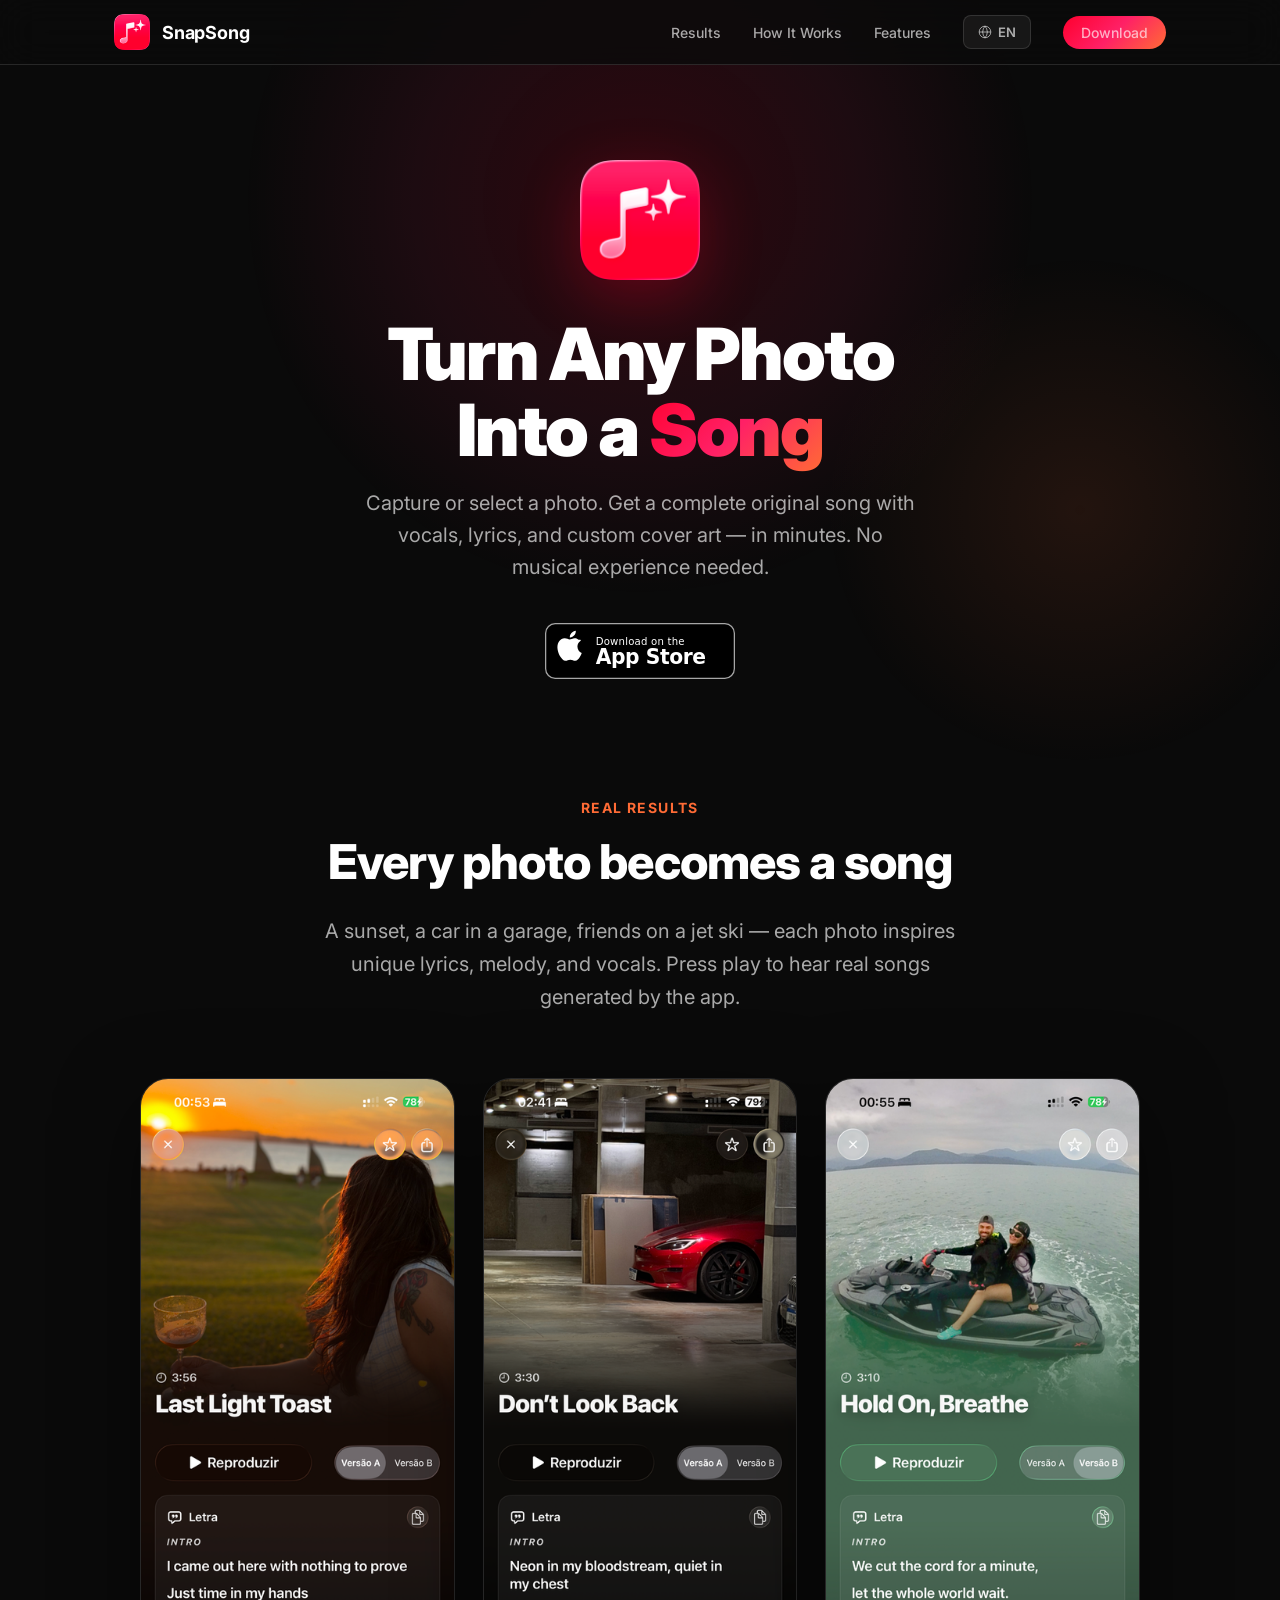
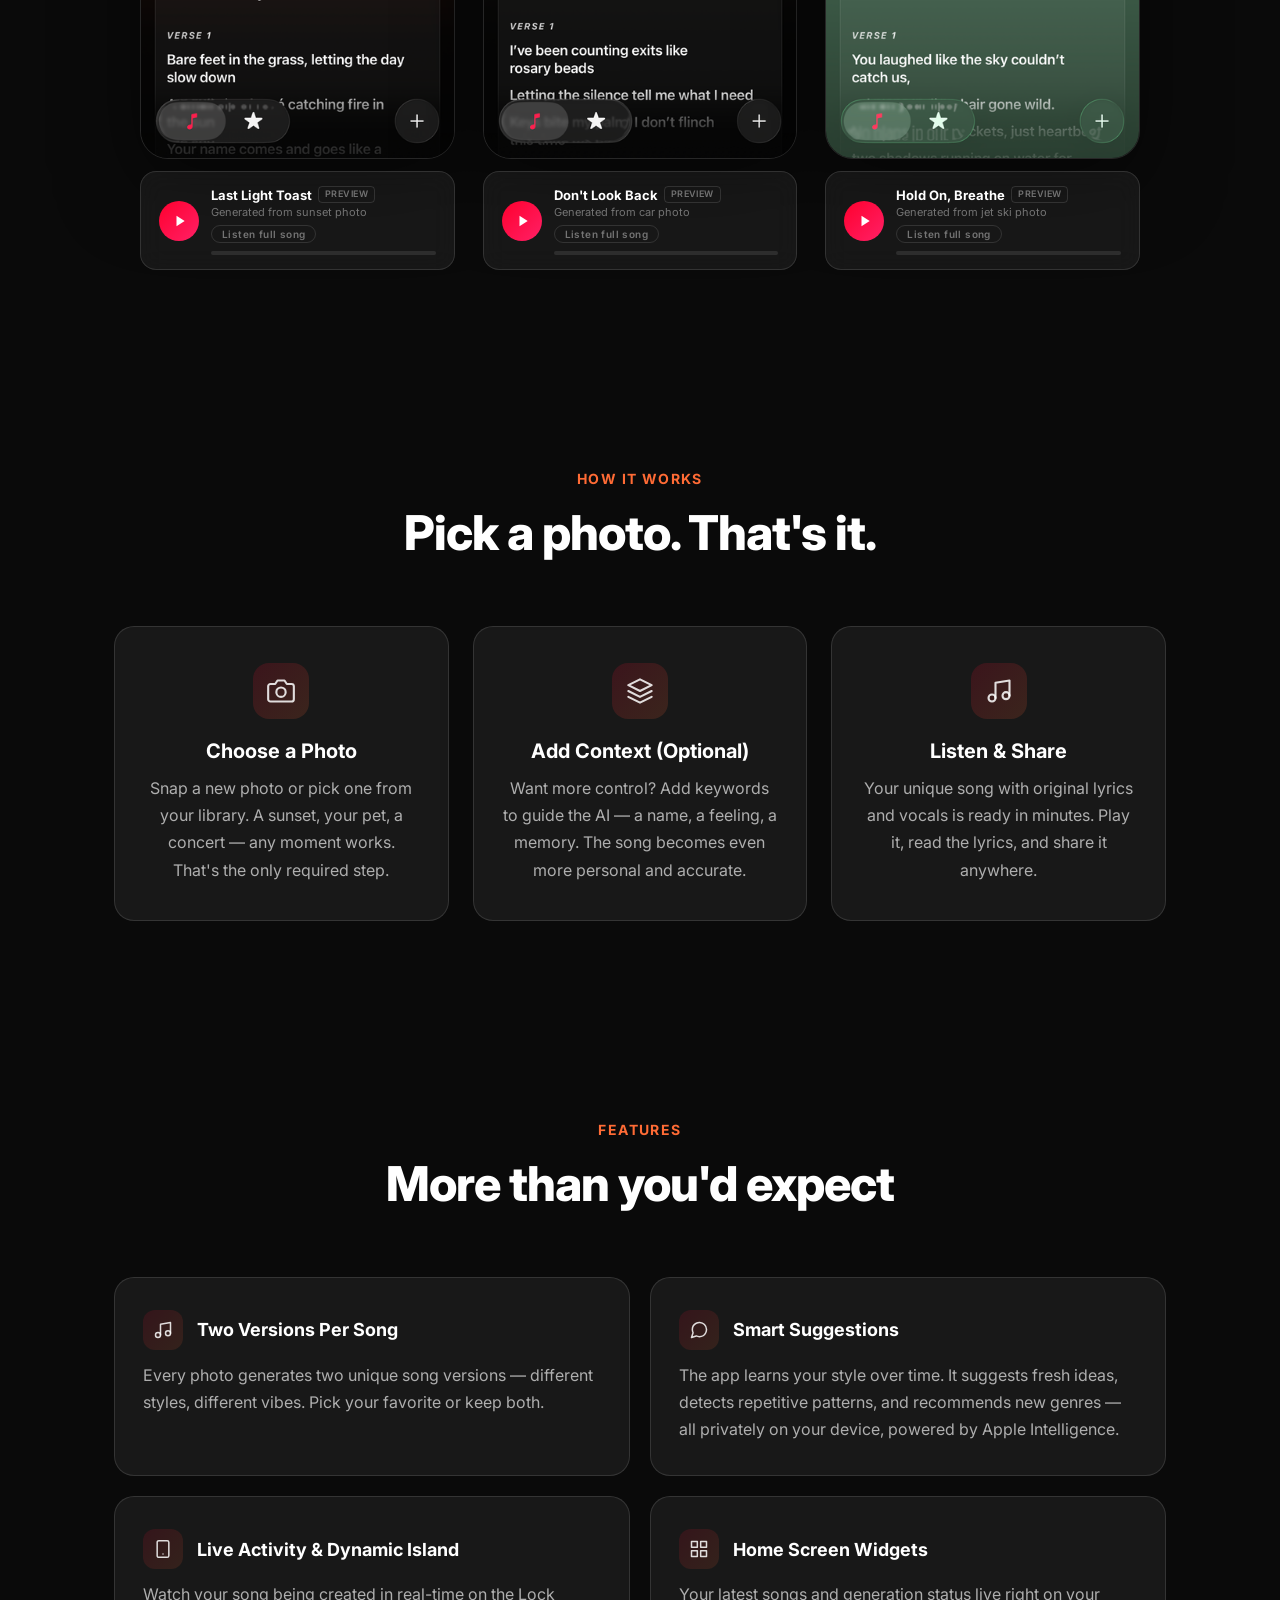
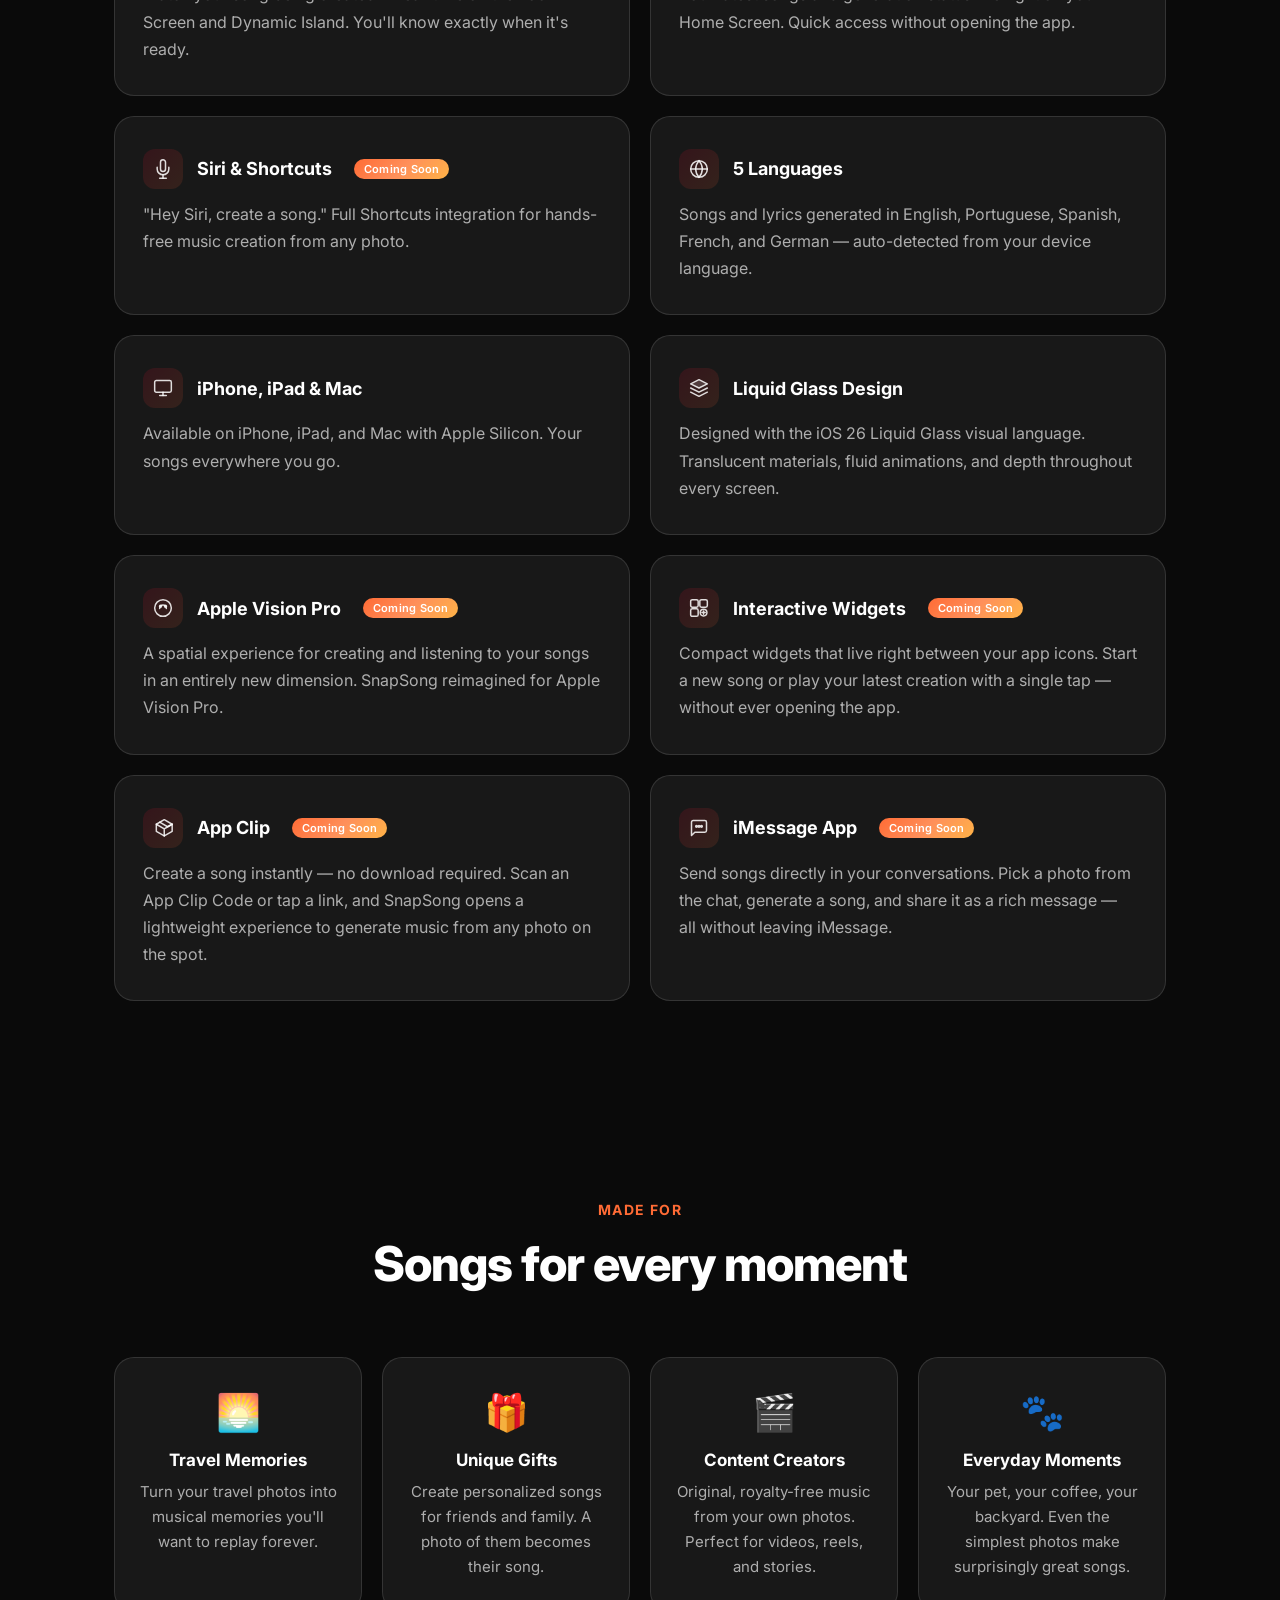
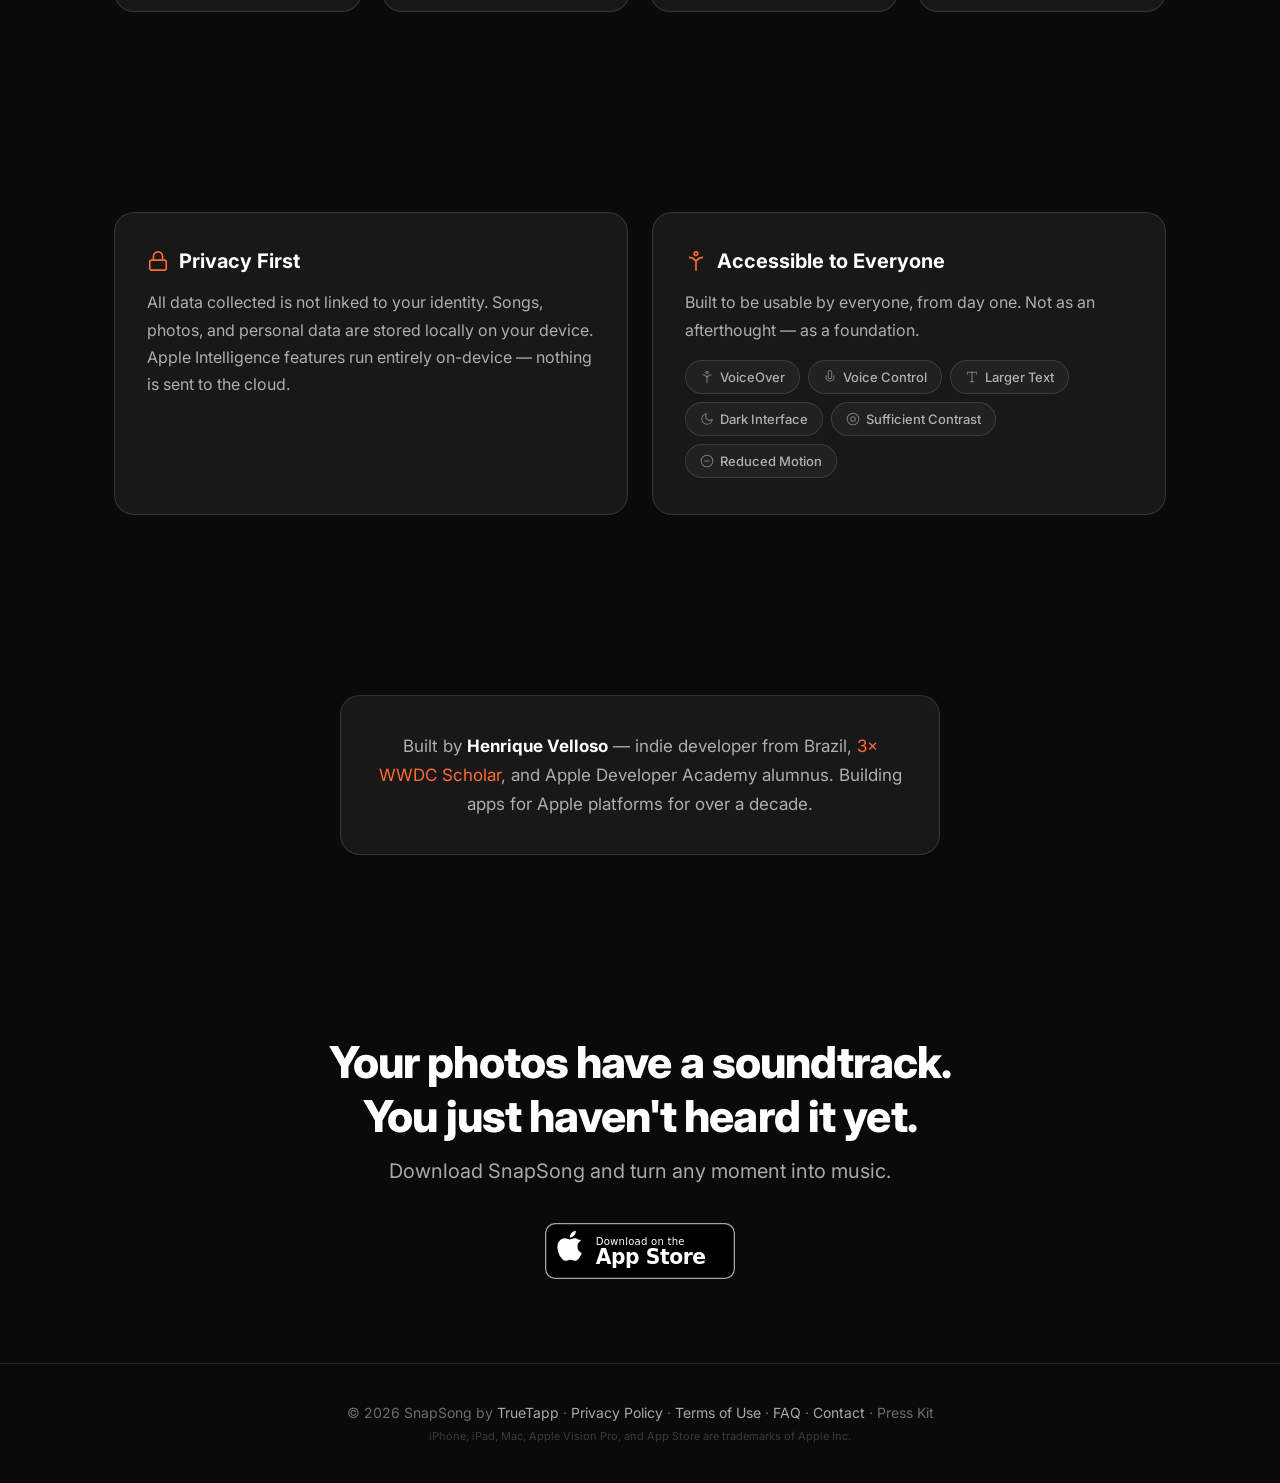
==== snapsong/index.html @ db1e6640 "add app clip and imessage app to landing page roadmap - introduce "App Clip" and "iMessage App" as u" ====
<!DOCTYPE html>
<html lang="en" data-i18n-page="landing" data-i18n-base="/snapsong/i18n/">
<head>
    <meta charset="UTF-8">
    <meta name="viewport" content="width=device-width, initial-scale=1.0">
    <title>SnapSong — Turn Photos into Music</title>
    <link rel="icon" type="image/png" href="assets/img/favicon.png">
    <meta name="description" content="SnapSong transforms any photo into an original song with AI. Point your camera, get a unique song with custom lyrics in seconds.">
    <meta property="og:title" content="SnapSong — Turn Photos into Music">
    <meta property="og:description" content="Point your camera at any moment. Get an original song with custom lyrics in seconds.">
    <meta property="og:image" content="assets/img/og_card.png">
    <link rel="stylesheet" href="/shared/css/base.css">
    <link rel="stylesheet" href="assets/css/snapsong.css">
</head>
<body>

<div class="ambient"></div>

<!-- Nav -->
<nav>
    <div class="container">
        <a href="/snapsong/" class="nav-brand">
            <img src="assets/img/icon_256.png" alt="SnapSong icon">
            <span>SnapSong</span>
        </a>
        <div class="nav-links">
            <a href="#showcase" data-i18n="nav.results">Results</a>
            <a href="#how-it-works" data-i18n="nav.howItWorks">How It Works</a>
            <a href="#features" data-i18n="nav.features">Features</a>
            <span id="lang-switcher-mount"></span>
            <a href="https://apps.apple.com/us/app/snapsong-ai-music-from-photo/id6758351507" target="_blank" class="btn-download" data-i18n="nav.download">Download</a>
        </div>
    </div>
</nav>

<!-- Hero -->
<section class="hero">
    <div class="container">
        <img src="assets/img/icon_256.png" alt="SnapSong" class="hero-icon">
        <h1><span data-i18n="hero.title.line1">Turn Any Photo</span><br><span data-i18n="hero.title.line2">Into a</span> <span class="gradient-text" data-i18n="hero.title.highlight">Song</span></h1>
        <p data-i18n="hero.subtitle">Capture or select a photo. Get a complete original song with vocals, lyrics, and custom cover art — in minutes. No musical experience needed.</p>
        <div class="hero-cta">
            <a href="https://apps.apple.com/us/app/snapsong-ai-music-from-photo/id6758351507" target="_blank" class="appstore-badge-hero" aria-label="Download on the App Store">
                <img src="assets/img/appstore-badge-en.svg" alt="Download on the App Store" data-i18n-badge="appstore" height="56">
            </a>
        </div>
    </div>
</section>

<!-- Song Showcase -->
<section class="showcase" id="showcase">
    <div class="container">
        <p class="section-label" data-i18n="showcase.label">Real Results</p>
        <h2 class="section-title" data-i18n="showcase.title">Every photo becomes a song</h2>
        <p class="section-subtitle" data-i18n="showcase.subtitle">A sunset, a car in a garage, friends on a jet ski — each photo inspires unique lyrics, melody, and vocals. Press play to hear real songs generated by the app.</p>
        <div class="showcase-grid">
            <div class="showcase-item">
                <div class="showcase-screenshot">
                    <img src="presskit/assets/song_sunset_web.png" alt="Sunset photo generated 'Last Light Toast'">
                </div>
                <div class="showcase-player">
                    <button class="play-btn" data-audio="presskit/assets/Last_Light_Toast_mini.mp3" data-full="presskit/assets/Last_Light_Toast_full.mp3" onclick="togglePlay(this)">
                        <svg viewBox="0 0 24 24"><polygon points="6,3 20,12 6,21"/></svg>
                    </button>
                    <div class="player-info">
                        <div class="player-title"><span data-i18n="showcase.song1.title">Last Light Toast</span> <span class="preview-tag" data-i18n="showcase.song1.tag">Preview</span></div>
                        <div class="player-sub" data-i18n="showcase.song1.sub">Generated from sunset photo</div>
                        <span class="version-toggle" onclick="toggleVersion(this)" data-i18n="showcase.toggleFull">Listen full song</span>
                        <div class="player-progress" onclick="seekAudio(event, this)">
                            <div class="player-progress-bar"></div>
                        </div>
                    </div>
                </div>
            </div>
            <div class="showcase-item">
                <div class="showcase-screenshot">
                    <img src="presskit/assets/song_car_web.png" alt="Car photo generated 'Don't Look Back'">
                </div>
                <div class="showcase-player">
                    <button class="play-btn" data-audio="presskit/assets/Dont_Look_Back_mini.mp3" data-full="presskit/assets/Dont_Look_Back_full.mp3" onclick="togglePlay(this)">
                        <svg viewBox="0 0 24 24"><polygon points="6,3 20,12 6,21"/></svg>
                    </button>
                    <div class="player-info">
                        <div class="player-title"><span data-i18n="showcase.song2.title">Don't Look Back</span> <span class="preview-tag" data-i18n="showcase.song2.tag">Preview</span></div>
                        <div class="player-sub" data-i18n="showcase.song2.sub">Generated from car photo</div>
                        <span class="version-toggle" onclick="toggleVersion(this)" data-i18n="showcase.toggleFull">Listen full song</span>
                        <div class="player-progress" onclick="seekAudio(event, this)">
                            <div class="player-progress-bar"></div>
                        </div>
                    </div>
                </div>
            </div>
            <div class="showcase-item">
                <div class="showcase-screenshot">
                    <img src="presskit/assets/song_jetski_web.png" alt="Jet ski photo generated 'Hold On, Breathe'">
                </div>
                <div class="showcase-player">
                    <button class="play-btn" data-audio="presskit/assets/Hold_On_Breathe_mini.mp3" data-full="presskit/assets/Hold_On_Breathe_full.mp3" onclick="togglePlay(this)">
                        <svg viewBox="0 0 24 24"><polygon points="6,3 20,12 6,21"/></svg>
                    </button>
                    <div class="player-info">
                        <div class="player-title"><span data-i18n="showcase.song3.title">Hold On, Breathe</span> <span class="preview-tag" data-i18n="showcase.song3.tag">Preview</span></div>
                        <div class="player-sub" data-i18n="showcase.song3.sub">Generated from jet ski photo</div>
                        <span class="version-toggle" onclick="toggleVersion(this)" data-i18n="showcase.toggleFull">Listen full song</span>
                        <div class="player-progress" onclick="seekAudio(event, this)">
                            <div class="player-progress-bar"></div>
                        </div>
                    </div>
                </div>
            </div>
        </div>
    </div>
</section>

<!-- How It Works -->
<section class="how-it-works" id="how-it-works">
    <div class="container">
        <p class="section-label" data-i18n="howItWorks.label">How It Works</p>
        <h2 class="section-title" data-i18n="howItWorks.title">Pick a photo. That's it.</h2>
        <div class="steps">
            <div class="step">
                <div class="step-icon"><svg viewBox="0 0 24 24"><path d="M23 19a2 2 0 0 1-2 2H3a2 2 0 0 1-2-2V8a2 2 0 0 1 2-2h4l2-3h6l2 3h4a2 2 0 0 1 2 2z"/><circle cx="12" cy="13" r="4"/></svg></div>
                <h3 data-i18n="howItWorks.step1.title">Choose a Photo</h3>
                <p data-i18n="howItWorks.step1.desc">Snap a new photo or pick one from your library. A sunset, your pet, a concert — any moment works. That's the only required step.</p>
            </div>
            <div class="step">
                <div class="step-icon"><svg viewBox="0 0 24 24"><path d="M12 2L2 7l10 5 10-5-10-5z"/><path d="M2 17l10 5 10-5"/><path d="M2 12l10 5 10-5"/></svg></div>
                <h3 data-i18n="howItWorks.step2.title">Add Context (Optional)</h3>
                <p data-i18n="howItWorks.step2.desc">Want more control? Add keywords to guide the AI — a name, a feeling, a memory. The song becomes even more personal and accurate.</p>
            </div>
            <div class="step">
                <div class="step-icon"><svg viewBox="0 0 24 24"><path d="M9 18V5l12-2v13"/><circle cx="6" cy="18" r="3"/><circle cx="18" cy="16" r="3"/></svg></div>
                <h3 data-i18n="howItWorks.step3.title">Listen & Share</h3>
                <p data-i18n="howItWorks.step3.desc">Your unique song with original lyrics and vocals is ready in minutes. Play it, read the lyrics, and share it anywhere.</p>
            </div>
        </div>
    </div>
</section>

<!-- Features -->
<section class="features" id="features">
    <div class="container">
        <p class="section-label" data-i18n="features.label">Features</p>
        <h2 class="section-title" data-i18n="features.title">More than you'd expect</h2>
        <div class="features-grid">
            <div class="feature">
                <div class="feature-header">
                    <div class="feature-badge"><svg viewBox="0 0 24 24"><path d="M9 18V5l12-2v13"/><circle cx="6" cy="18" r="3"/><circle cx="18" cy="16" r="3"/></svg></div>
                    <h3 data-i18n="features.twoVersions.title">Two Versions Per Song</h3>
                </div>
                <p data-i18n="features.twoVersions.desc">Every photo generates two unique song versions — different styles, different vibes. Pick your favorite or keep both.</p>
            </div>
            <div class="feature">
                <div class="feature-header">
                    <div class="feature-badge"><svg viewBox="0 0 24 24"><path d="M21 11.5a8.38 8.38 0 0 1-.9 3.8 8.5 8.5 0 0 1-7.6 4.7 8.38 8.38 0 0 1-3.8-.9L3 21l1.9-5.7a8.38 8.38 0 0 1-.9-3.8 8.5 8.5 0 0 1 4.7-7.6 8.38 8.38 0 0 1 3.8-.9h.5a8.48 8.48 0 0 1 8 8v.5z"/></svg></div>
                    <h3 data-i18n="features.smartSuggestions.title">Smart Suggestions</h3>
                </div>
                <p data-i18n="features.smartSuggestions.desc">The app learns your style over time. It suggests fresh ideas, detects repetitive patterns, and recommends new genres — all privately on your device, powered by Apple Intelligence.</p>
            </div>
            <div class="feature">
                <div class="feature-header">
                    <div class="feature-badge"><svg viewBox="0 0 24 24"><rect x="5" y="2" width="14" height="20" rx="2" ry="2"/><line x1="12" y1="18" x2="12.01" y2="18"/></svg></div>
                    <h3 data-i18n="features.liveActivity.title">Live Activity & Dynamic Island</h3>
                </div>
                <p data-i18n="features.liveActivity.desc">Watch your song being created in real-time on the Lock Screen and Dynamic Island. You'll know exactly when it's ready.</p>
            </div>
            <div class="feature">
                <div class="feature-header">
                    <div class="feature-badge"><svg viewBox="0 0 24 24"><rect x="3" y="3" width="7" height="7"/><rect x="14" y="3" width="7" height="7"/><rect x="14" y="14" width="7" height="7"/><rect x="3" y="14" width="7" height="7"/></svg></div>
                    <h3 data-i18n="features.widgets.title">Home Screen Widgets</h3>
                </div>
                <p data-i18n="features.widgets.desc">Your latest songs and generation status live right on your Home Screen. Quick access without opening the app.</p>
            </div>
            <div class="feature">
                <div class="feature-header">
                    <div class="feature-badge"><svg viewBox="0 0 24 24"><path d="M12 1a3 3 0 0 0-3 3v8a3 3 0 0 0 6 0V4a3 3 0 0 0-3-3z"/><path d="M19 10v2a7 7 0 0 1-14 0v-2"/><line x1="12" y1="19" x2="12" y2="23"/><line x1="8" y1="23" x2="16" y2="23"/></svg></div>
                    <h3 data-i18n="features.siri.title">Siri & Shortcuts</h3>
                    <span class="coming-soon-badge" data-i18n="features.comingSoon">Coming Soon</span>
                </div>
                <p data-i18n="features.siri.desc">"Hey Siri, create a song." Full Shortcuts integration for hands-free music creation from any photo.</p>
            </div>
            <div class="feature">
                <div class="feature-header">
                    <div class="feature-badge"><svg viewBox="0 0 24 24"><circle cx="12" cy="12" r="10"/><line x1="2" y1="12" x2="22" y2="12"/><path d="M12 2a15.3 15.3 0 0 1 4 10 15.3 15.3 0 0 1-4 10 15.3 15.3 0 0 1-4-10 15.3 15.3 0 0 1 4-10z"/></svg></div>
                    <h3 data-i18n="features.languages.title">5 Languages</h3>
                </div>
                <p data-i18n="features.languages.desc">Songs and lyrics generated in English, Portuguese, Spanish, French, and German — auto-detected from your device language.</p>
            </div>
            <div class="feature">
                <div class="feature-header">
                    <div class="feature-badge"><svg viewBox="0 0 24 24"><rect x="2" y="3" width="20" height="14" rx="2" ry="2"/><line x1="8" y1="21" x2="16" y2="21"/><line x1="12" y1="17" x2="12" y2="21"/></svg></div>
                    <h3 data-i18n="features.platforms.title">iPhone, iPad & Mac</h3>
                </div>
                <p data-i18n="features.platforms.desc">Available on iPhone, iPad, and Mac with Apple Silicon. Your songs everywhere you go.</p>
            </div>
            <div class="feature">
                <div class="feature-header">
                    <div class="feature-badge"><svg viewBox="0 0 24 24"><path d="M12 2L2 7l10 5 10-5-10-5z" style="fill:rgba(255,255,255,0.15)"/><path d="M2 17l10 5 10-5"/><path d="M2 12l10 5 10-5"/></svg></div>
                    <h3 data-i18n="features.design.title">Liquid Glass Design</h3>
                </div>
                <p data-i18n="features.design.desc">Designed with the iOS 26 Liquid Glass visual language. Translucent materials, fluid animations, and depth throughout every screen.</p>
            </div>
            <div class="feature">
                <div class="feature-header">
                    <div class="feature-badge"><svg viewBox="0 0 24 24"><path d="M2 12C2 6.5 6.5 2 12 2s10 4.5 10 10-4.5 10-10 10S2 17.5 2 12z"/><path d="M8 12.5c0-2.2 1.8-4 4-4s4 1.8 4 4"/><circle cx="9" cy="10" r="1.2"/><circle cx="15" cy="10" r="1.2"/></svg></div>
                    <h3 data-i18n="features.visionPro.title">Apple Vision Pro</h3>
                    <span class="coming-soon-badge" data-i18n="features.comingSoon">Coming Soon</span>
                </div>
                <p data-i18n="features.visionPro.desc">A spatial experience for creating and listening to your songs in an entirely new dimension. SnapSong reimagined for Apple Vision Pro.</p>
            </div>
            <div class="feature">
                <div class="feature-header">
                    <div class="feature-badge"><svg viewBox="0 0 24 24"><rect x="2" y="2" width="9" height="9" rx="2"/><rect x="13" y="2" width="9" height="9" rx="2"/><rect x="2" y="13" width="9" height="9" rx="2"/><circle cx="17.5" cy="17.5" r="4"/><path d="M17.5 15.5v4M15.5 17.5h4"/></svg></div>
                    <h3 data-i18n="features.interactiveWidgets.title">Interactive Widgets</h3>
                    <span class="coming-soon-badge" data-i18n="features.comingSoon">Coming Soon</span>
                </div>
                <p data-i18n="features.interactiveWidgets.desc">Compact widgets that live right between your app icons. Start a new song or play your latest creation with a single tap — without ever opening the app.</p>
            </div>
            <div class="feature">
                <div class="feature-header">
                    <div class="feature-badge"><svg viewBox="0 0 24 24"><path d="M13.5 2L4 7.5V16l9.5 5.5L23 16V7.5L13.5 2z"/><path d="M4 7.5l9.5 5.5M13.5 13V21.5M23 7.5l-9.5 5.5"/><path d="M8 5l9.5 5.5L23 7.5"/></svg></div>
                    <h3 data-i18n="features.appClip.title">App Clip</h3>
                    <span class="coming-soon-badge" data-i18n="features.comingSoon">Coming Soon</span>
                </div>
                <p data-i18n="features.appClip.desc">Create a song instantly — no download required. Scan an App Clip Code or tap a link, and SnapSong opens a lightweight experience to generate music from any photo on the spot.</p>
            </div>
            <div class="feature">
                <div class="feature-header">
                    <div class="feature-badge"><svg viewBox="0 0 24 24"><path d="M21 15a2 2 0 0 1-2 2H7l-4 4V5a2 2 0 0 1 2-2h14a2 2 0 0 1 2 2z"/><circle cx="9" cy="10" r="1"/><circle cx="12" cy="10" r="1"/><circle cx="15" cy="10" r="1"/></svg></div>
                    <h3 data-i18n="features.iMessage.title">iMessage App</h3>
                    <span class="coming-soon-badge" data-i18n="features.comingSoon">Coming Soon</span>
                </div>
                <p data-i18n="features.iMessage.desc">Send songs directly in your conversations. Pick a photo from the chat, generate a song, and share it as a rich message — all without leaving iMessage.</p>
            </div>
        </div>
    </div>
</section>

<!-- Use Cases -->
<section class="use-cases">
    <div class="container">
        <p class="section-label" data-i18n="useCases.label">Made For</p>
        <h2 class="section-title" data-i18n="useCases.title">Songs for every moment</h2>
        <div class="use-cases-grid">
            <div class="use-case">
                <div class="use-case-icon">🌅</div>
                <h3 data-i18n="useCases.travel.title">Travel Memories</h3>
                <p data-i18n="useCases.travel.desc">Turn your travel photos into musical memories you'll want to replay forever.</p>
            </div>
            <div class="use-case">
                <div class="use-case-icon">🎁</div>
                <h3 data-i18n="useCases.gifts.title">Unique Gifts</h3>
                <p data-i18n="useCases.gifts.desc">Create personalized songs for friends and family. A photo of them becomes their song.</p>
            </div>
            <div class="use-case">
                <div class="use-case-icon">🎬</div>
                <h3 data-i18n="useCases.creators.title">Content Creators</h3>
                <p data-i18n="useCases.creators.desc">Original, royalty-free music from your own photos. Perfect for videos, reels, and stories.</p>
            </div>
            <div class="use-case">
                <div class="use-case-icon">🐾</div>
                <h3 data-i18n="useCases.moments.title">Everyday Moments</h3>
                <p data-i18n="useCases.moments.desc">Your pet, your coffee, your backyard. Even the simplest photos make surprisingly great songs.</p>
            </div>
        </div>
    </div>
</section>

<!-- Privacy & Accessibility -->
<section class="trust">
    <div class="container">
        <div class="trust-grid">
            <div class="trust-card">
                <h3>
                    <svg viewBox="0 0 24 24"><rect x="3" y="11" width="18" height="11" rx="2" ry="2"/><path d="M7 11V7a5 5 0 0 1 10 0v4"/></svg>
                    <span data-i18n="trust.privacy.title">Privacy First</span>
                </h3>
                <p data-i18n="trust.privacy.desc">All data collected is not linked to your identity. Songs, photos, and personal data are stored locally on your device. Apple Intelligence features run entirely on-device — nothing is sent to the cloud.</p>
            </div>
            <div class="trust-card">
                <h3>
                    <svg viewBox="0 0 24 24"><circle cx="12" cy="4" r="2"/><path d="M5 8l3.5 1L12 12l3.5-3L19 8"/><path d="M12 12v10"/></svg>
                    <span data-i18n="trust.accessibility.title">Accessible to Everyone</span>
                </h3>
                <p data-i18n="trust.accessibility.desc">Built to be usable by everyone, from day one. Not as an afterthought — as a foundation.</p>
                <div class="trust-badges">
                    <span class="trust-badge"><svg viewBox="0 0 24 24"><circle cx="12" cy="4" r="2"/><path d="M5 8l3.5 1L12 12l3.5-3L19 8"/><path d="M12 12v10"/></svg> <span data-i18n="trust.voiceover">VoiceOver</span></span>
                    <span class="trust-badge"><svg viewBox="0 0 24 24"><path d="M12 1a3 3 0 0 0-3 3v8a3 3 0 0 0 6 0V4a3 3 0 0 0-3-3z"/><path d="M19 10v2a7 7 0 0 1-14 0v-2"/></svg> <span data-i18n="trust.voiceControl">Voice Control</span></span>
                    <span class="trust-badge"><svg viewBox="0 0 24 24"><path d="M4 7V4h16v3"/><path d="M9 20h6"/><path d="M12 4v16"/></svg> <span data-i18n="trust.largerText">Larger Text</span></span>
                    <span class="trust-badge"><svg viewBox="0 0 24 24"><path d="M21 12.79A9 9 0 1 1 11.21 3 7 7 0 0 0 21 12.79z"/></svg> <span data-i18n="trust.darkInterface">Dark Interface</span></span>
                    <span class="trust-badge"><svg viewBox="0 0 24 24"><circle cx="12" cy="12" r="10"/><circle cx="12" cy="12" r="4"/></svg> <span data-i18n="trust.contrast">Sufficient Contrast</span></span>
                    <span class="trust-badge"><svg viewBox="0 0 24 24"><circle cx="12" cy="12" r="10"/><path d="M8 12h8"/></svg> <span data-i18n="trust.reducedMotion">Reduced Motion</span></span>
                </div>
            </div>
        </div>
    </div>
</section>

<!-- Made by -->
<section class="made-by">
    <div class="container">
        <div class="made-by-content">
            <p data-i18n="madeBy.text">Built by <span class="name">Henrique Velloso</span> — indie developer from Brazil, <span class="highlight">3× WWDC Scholar</span>, and Apple Developer Academy alumnus. Building apps for Apple platforms for over a decade.</p>
        </div>
    </div>
</section>

<!-- Final CTA -->
<section class="final-cta">
    <div class="container">
        <h2><span data-i18n="finalCta.title.line1">Your photos have a soundtrack.</span><br><span data-i18n="finalCta.title.line2">You just haven't heard it yet.</span></h2>
        <p data-i18n="finalCta.subtitle">Download SnapSong and turn any moment into music.</p>
        <a href="https://apps.apple.com/us/app/snapsong-ai-music-from-photo/id6758351507" target="_blank" class="appstore-badge-hero" aria-label="Download on the App Store">
            <img src="assets/img/appstore-badge-en.svg" alt="Download on the App Store" data-i18n-badge="appstore" height="56">
        </a>
    </div>
</section>

<!-- Footer -->
<footer>
    <div class="container">
        <p>&copy; 2026 SnapSong by <a href="/">TrueTapp</a> &middot; <a href="privacy/" data-i18n="footer.privacy">Privacy Policy</a> &middot; <a href="terms/" data-i18n="footer.terms">Terms of Use</a> &middot; <a href="faq/" data-i18n="footer.faq">FAQ</a> &middot; <a href="mailto:snapsong@truetapp.com" data-i18n="footer.contact">Contact</a> &middot; <a href="presskit/" style="color:var(--text-tertiary);" data-i18n="footer.presskit">Press Kit</a></p>
        <p class="footer-legal">iPhone, iPad, Mac, Apple Vision Pro, and App Store are trademarks of Apple Inc.</p>
    </div>
</footer>

<script src="assets/js/snapsong.js"></script>
<script src="/shared/js/i18n.js"></script>

</body>
</html>
---- shared/css/base.css ----
/**
 * TrueApp Shared Base Stylesheet
 *
 * This file contains all base styles used across the entire truetapp.github.io site.
 * It includes: typography, color variables, layout, navigation, buttons, footer, and language switcher.
 * Product-specific styles should be imported from product/assets/css/[product].css
 */

/* ─────────────────────────────────────────────────────────────────────
   GOOGLE FONTS IMPORT
   ───────────────────────────────────────────────────────────────────── */
@import url('https://fonts.googleapis.com/css2?family=Inter:wght@300;400;500;600;700;800;900&display=swap');

/* ─────────────────────────────────────────────────────────────────────
   RESET
   ───────────────────────────────────────────────────────────────────── */
*,
*::before,
*::after {
    margin: 0;
    padding: 0;
    box-sizing: border-box;
}

/* ─────────────────────────────────────────────────────────────────────
   CSS VARIABLES (THEME)
   ───────────────────────────────────────────────────────────────────── */
:root {
    --bg-dark: #0A0A0A;
    --primary-red: #FF002E;
    --primary-pink: #FF2066;
    --accent-orange: #FF6B35;
    --accent-yellow: #FFB347;
    --text-primary: #FFFFFF;
    --text-secondary: rgba(255, 255, 255, 0.65);
    --text-tertiary: rgba(255, 255, 255, 0.4);
    --glass-fill: rgba(255, 255, 255, 0.06);
    --glass-stroke: rgba(255, 255, 255, 0.12);
}

/* ─────────────────────────────────────────────────────────────────────
   HTML & BODY
   ───────────────────────────────────────────────────────────────────── */
html {
    scroll-behavior: smooth;
}

body {
    font-family: 'Inter', -apple-system, BlinkMacSystemFont, 'Segoe UI', sans-serif;
    background: var(--bg-dark);
    color: var(--text-primary);
    overflow-x: hidden;
    -webkit-font-smoothing: antialiased;
    -moz-osx-font-smoothing: grayscale;
}

/* ─────────────────────────────────────────────────────────────────────
   AMBIENT BACKGROUND ANIMATION
   ───────────────────────────────────────────────────────────────────── */
.ambient {
    position: fixed;
    inset: 0;
    z-index: 0;
    pointer-events: none;
    overflow: hidden;
}

.ambient::before {
    content: '';
    position: absolute;
    width: 800px;
    height: 800px;
    top: -200px;
    left: 50%;
    transform: translateX(-50%);
    background: radial-gradient(
        circle,
        rgba(255, 0, 46, 0.15) 0%,
        rgba(255, 32, 102, 0.08) 40%,
        transparent 70%
    );
    animation: pulse 8s ease-in-out infinite;
}

.ambient::after {
    content: '';
    position: absolute;
    width: 600px;
    height: 600px;
    bottom: 10%;
    right: -100px;
    background: radial-gradient(
        circle,
        rgba(255, 107, 53, 0.1) 0%,
        transparent 60%
    );
    animation: pulse 10s ease-in-out infinite reverse;
}

/* ─────────────────────────────────────────────────────────────────────
   KEYFRAME ANIMATIONS
   ───────────────────────────────────────────────────────────────────── */
@keyframes pulse {
    0%,
    100% {
        opacity: 0.6;
        transform: translateX(-50%) scale(1);
    }
    50% {
        opacity: 1;
        transform: translateX(-50%) scale(1.15);
    }
}

@keyframes blink {
    0%,
    100% {
        opacity: 1;
    }
    50% {
        opacity: 0.3;
    }
}

/* ─────────────────────────────────────────────────────────────────────
   CONTAINER & LAYOUT
   ───────────────────────────────────────────────────────────────────── */
.container {
    max-width: 1100px;
    margin: 0 auto;
    padding: 0 24px;
    position: relative;
    z-index: 1;
}

/* ─────────────────────────────────────────────────────────────────────
   NAVIGATION BAR
   ───────────────────────────────────────────────────────────────────── */
nav {
    position: fixed;
    top: 0;
    left: 0;
    right: 0;
    z-index: 100;
    background: rgba(10, 10, 10, 0.8);
    backdrop-filter: blur(20px);
    -webkit-backdrop-filter: blur(20px);
    border-bottom: 1px solid var(--glass-stroke);
}

nav .container {
    display: flex;
    align-items: center;
    justify-content: space-between;
    height: 64px;
}

/* ─────────────────────────────────────────────────────────────────────
   NAV BRAND (LOGO + NAME)
   ───────────────────────────────────────────────────────────────────── */
.nav-brand {
    display: flex;
    align-items: center;
    gap: 12px;
    text-decoration: none;
    transition: opacity 0.2s;
}

.nav-brand:hover {
    opacity: 0.8;
}

.nav-brand img {
    width: 36px;
    height: 36px;
    border-radius: 8px;
    display: block;
}

.nav-brand span {
    font-weight: 700;
    font-size: 18px;
    color: var(--text-primary);
    letter-spacing: -0.01em;
}

/* ─────────────────────────────────────────────────────────────────────
   NAV LINKS & BUTTONS
   ───────────────────────────────────────────────────────────────────── */
.nav-links {
    display: flex;
    gap: 32px;
    align-items: center;
}

.nav-links a {
    color: var(--text-secondary);
    text-decoration: none;
    font-size: 14px;
    font-weight: 500;
    transition: color 0.2s;
}

.nav-links a:hover {
    color: var(--text-primary);
}

/* ─────────────────────────────────────────────────────────────────────
   BUTTONS
   ───────────────────────────────────────────────────────────────────── */

/* Primary Download Button */
.btn-download {
    display: inline-flex;
    align-items: center;
    gap: 8px;
    padding: 8px 18px;
    border-radius: 100px;
    font-size: 13px;
    font-weight: 600;
    text-decoration: none;
    color: white;
    border: none;
    cursor: pointer;
    background: linear-gradient(135deg, var(--primary-red), var(--primary-pink), var(--accent-orange));
    transition: transform 0.2s, box-shadow 0.2s;
}

.btn-download:hover {
    transform: translateY(-1px);
    box-shadow: 0 6px 20px rgba(255, 0, 46, 0.35);
}

.btn-download:active {
    transform: translateY(0);
}

/* Secondary Button (Glass) */
.btn-secondary {
    display: inline-flex;
    align-items: center;
    gap: 10px;
    padding: 14px 28px;
    border-radius: 14px;
    font-size: 16px;
    font-weight: 600;
    text-decoration: none;
    color: var(--text-primary);
    background: var(--glass-fill);
    border: 1px solid var(--glass-stroke);
    cursor: pointer;
    transition: transform 0.2s, background 0.2s;
}

.btn-secondary:hover {
    transform: translateY(-2px);
    background: rgba(255, 255, 255, 0.1);
}

.btn-secondary:active {
    transform: translateY(0);
}

/* Large App Store Button */
.btn-appstore {
    display: inline-flex;
    align-items: center;
    gap: 10px;
    padding: 14px 28px;
    border-radius: 14px;
    font-size: 16px;
    font-weight: 600;
    text-decoration: none;
    color: white;
    border: none;
    cursor: pointer;
    background: linear-gradient(135deg, var(--primary-red), var(--primary-pink));
    transition: transform 0.2s, box-shadow 0.2s;
}

.btn-appstore:hover {
    transform: translateY(-2px);
    box-shadow: 0 12px 40px rgba(255, 0, 46, 0.3);
}

.btn-appstore:active {
    transform: translateY(0);
}

/* ─────────────────────────────────────────────────────────────────────
   LANGUAGE SWITCHER
   ───────────────────────────────────────────────────────────────────── */
.lang-switcher {
    position: relative;
    display: inline-block;
}

.lang-btn {
    display: inline-flex;
    align-items: center;
    gap: 6px;
    padding: 8px 14px;
    border-radius: 8px;
    background: var(--glass-fill);
    border: 1px solid var(--glass-stroke);
    color: var(--text-secondary);
    cursor: pointer;
    font-family: inherit;
    font-size: 13px;
    font-weight: 600;
    transition: all 0.2s;
}

.lang-btn:hover {
    background: rgba(255, 255, 255, 0.1);
    color: var(--text-primary);
}

.lang-btn svg {
    width: 14px;
    height: 14px;
    stroke: currentColor;
    stroke-width: 1.5;
    fill: none;
}

/* Language Dropdown */
.lang-dropdown {
    position: absolute;
    top: calc(100% + 8px);
    right: 0;
    min-width: 160px;
    background: rgba(10, 10, 10, 0.95);
    backdrop-filter: blur(20px);
    -webkit-backdrop-filter: blur(20px);
    border: 1px solid var(--glass-stroke);
    border-radius: 12px;
    box-shadow: 0 20px 60px rgba(0, 0, 0, 0.5);
    z-index: 1000;
    opacity: 0;
    visibility: hidden;
    transform: translateY(-8px);
    transition: all 0.2s;
    padding: 8px 0;
}

.lang-dropdown.visible {
    opacity: 1;
    visibility: visible;
    transform: translateY(0);
}

/* Language Options */
.lang-option {
    display: flex;
    align-items: center;
    justify-content: space-between;
    width: 100%;
    padding: 10px 16px;
    background: none;
    border: none;
    color: var(--text-secondary);
    cursor: pointer;
    font-family: inherit;
    font-size: 14px;
    font-weight: 500;
    transition: all 0.15s;
    text-align: left;
}

.lang-option:hover {
    background: rgba(255, 255, 255, 0.08);
    color: var(--text-primary);
}

.lang-option.active {
    background: rgba(255, 107, 53, 0.15);
    color: var(--accent-orange);
}

.lang-option .checkmark {
    width: 14px;
    height: 14px;
    margin-left: 8px;
    stroke: currentColor;
    stroke-width: 2;
    fill: none;
    stroke-linecap: round;
    stroke-linejoin: round;
    flex-shrink: 0;
}

/* ─────────────────────────────────────────────────────────────────────
   FOOTER
   ───────────────────────────────────────────────────────────────────── */
footer {
    padding: 40px 0;
    border-top: 1px solid var(--glass-stroke);
    text-align: center;
}

footer p {
    font-size: 14px;
    color: var(--text-tertiary);
    margin-bottom: 8px;
}

footer p:last-child {
    margin-bottom: 0;
}

footer a {
    color: var(--text-secondary);
    text-decoration: none;
    transition: color 0.2s;
}

footer a:hover {
    color: var(--text-primary);
}

/* ─────────────────────────────────────────────────────────────────────
   RESPONSIVE DESIGN
   ───────────────────────────────────────────────────────────────────── */

/* Tablet */
@media (max-width: 768px) {
    .nav-links {
        display: none;
    }

    .container {
        padding: 0 20px;
    }
}

/* Mobile */
@media (max-width: 480px) {
    .nav-brand span {
        font-size: 16px;
    }

    .btn-download,
    .btn-secondary,
    .btn-appstore {
        font-size: 14px;
        padding: 10px 16px;
    }

    footer p {
        font-size: 12px;
    }
}
---- snapsong/assets/css/snapsong.css ----
/**
 * SnapSong-specific styles
 * Extends /shared/css/base.css — do NOT duplicate base styles here
 */

/* ── Hero ── */
.hero { padding: 160px 0 80px; text-align: center; }
.hero-icon { width: 120px; height: 120px; border-radius: 28px; box-shadow: 0 20px 60px rgba(255,0,46,0.25); margin-bottom: 32px; }
.hero h1 { font-size: clamp(40px, 6vw, 72px); font-weight: 900; line-height: 1.05; letter-spacing: -0.03em; margin-bottom: 20px; }
.hero h1 .gradient-text {
    background: linear-gradient(135deg, var(--primary-red), var(--primary-pink), var(--accent-orange));
    -webkit-background-clip: text; -webkit-text-fill-color: transparent; background-clip: text;
}
.hero p { font-size: clamp(17px, 2vw, 20px); color: var(--text-secondary); max-width: 560px; margin: 0 auto 40px; line-height: 1.6; }
.hero-cta { display: flex; gap: 16px; justify-content: center; flex-wrap: wrap; }
.btn-appstore {
    display: inline-flex; align-items: center; gap: 10px;
    padding: 14px 28px; border-radius: 14px; font-size: 16px; font-weight: 600;
    text-decoration: none; color: white;
    background: linear-gradient(135deg, var(--primary-red), var(--primary-pink));
    transition: transform 0.2s, box-shadow 0.2s;
}
.btn-appstore:hover { transform: translateY(-2px); box-shadow: 0 12px 40px rgba(255,0,46,0.3); }
.btn-secondary {
    display: inline-flex; align-items: center; gap: 10px;
    padding: 14px 28px; border-radius: 14px; font-size: 16px; font-weight: 600;
    text-decoration: none; color: var(--text-primary);
    background: var(--glass-fill); border: 1px solid var(--glass-stroke);
    transition: transform 0.2s, background 0.2s;
}
.btn-secondary:hover { transform: translateY(-2px); background: rgba(255,255,255,0.1); }

/* ── App Store Badge ── */
.appstore-badge-nav img,
.appstore-badge-hero img {
    transition: transform 0.2s, opacity 0.2s;
}
.appstore-badge-nav img:hover,
.appstore-badge-hero img:hover {
    transform: translateY(-1px);
    opacity: 0.9;
}
.appstore-badge-nav {
    display: inline-flex;
    align-items: center;
}
.appstore-badge-hero {
    display: inline-flex;
    align-items: center;
}

/* ── Coming Soon Badge ── */
.coming-soon-badge {
    display: inline-block;
    padding: 3px 10px;
    border-radius: 100px;
    font-size: 11px;
    font-weight: 600;
    letter-spacing: 0.02em;
    color: white;
    background: linear-gradient(135deg, #FF6B35, #FF8F5A, #FFB347);
    white-space: nowrap;
    margin-left: 8px;
    vertical-align: middle;
}

/* ── Showcase ── */
.showcase { padding: 40px 0 100px; }
.showcase-grid {
    display: grid; grid-template-columns: repeat(3, 1fr);
    gap: 28px; max-width: 1000px; margin: 0 auto;
}
.showcase-item { display: flex; flex-direction: column; gap: 12px; transition: transform 0.4s cubic-bezier(0.2, 0, 0, 1); }
.showcase-item:hover { transform: translateY(-8px); }
.showcase-screenshot {
    border-radius: 28px; overflow: hidden;
    box-shadow: 0 25px 80px rgba(0,0,0,0.5); border: 1px solid var(--glass-stroke);
}
.showcase-screenshot img { width: 100%; display: block; }
.showcase-player {
    display: flex; align-items: center; gap: 12px;
    padding: 14px 18px;
    background: var(--glass-fill); border: 1px solid var(--glass-stroke); border-radius: 16px;
    backdrop-filter: blur(12px); -webkit-backdrop-filter: blur(12px);
}
.play-btn {
    width: 40px; height: 40px; border-radius: 50%; border: none; cursor: pointer;
    background: linear-gradient(135deg, var(--primary-red), var(--primary-pink));
    display: flex; align-items: center; justify-content: center; flex-shrink: 0;
    transition: transform 0.15s, box-shadow 0.15s;
}
.play-btn:hover { transform: scale(1.08); box-shadow: 0 4px 16px rgba(255,0,46,0.4); }
.play-btn:active { transform: scale(0.95); }
.play-btn svg { width: 14px; height: 14px; fill: white; margin-left: 2px; }
.play-btn.playing svg { margin-left: 0; }
.player-info { flex: 1; min-width: 0; }
.player-title { font-size: 13px; font-weight: 700; color: var(--text-primary); white-space: nowrap; overflow: hidden; text-overflow: ellipsis; display: flex; align-items: center; gap: 6px; }
.player-title .preview-tag { font-size: 9px; font-weight: 600; letter-spacing: 0.05em; text-transform: uppercase; color: var(--text-tertiary); padding: 1px 6px; border-radius: 4px; border: 1px solid var(--glass-stroke); line-height: 1.4; flex-shrink: 0; transition: opacity 0.2s; }
.player-sub { font-size: 11px; color: var(--text-tertiary); margin-top: 2px; }
.version-toggle {
    display: inline-block; font-size: 10px; font-weight: 600; letter-spacing: 0.04em;
    color: var(--text-tertiary); cursor: pointer;
    padding: 3px 10px; border-radius: 100px; margin-top: 6px;
    border: 1px solid var(--glass-stroke); transition: all 0.2s;
    line-height: 1;
}
.version-toggle:hover { color: var(--text-secondary); border-color: var(--text-tertiary); }
.version-toggle.active { color: var(--accent-orange); border-color: var(--accent-orange); }
.player-progress { width: 100%; height: 4px; border-radius: 2px; background: rgba(255,255,255,0.1); margin-top: 8px; overflow: hidden; cursor: pointer; }
.player-progress-bar { height: 100%; width: 0%; border-radius: 2px; background: linear-gradient(90deg, var(--primary-red), var(--primary-pink)); transition: width 0.1s linear; }

/* ── Sections ── */
.section-label { font-size: 14px; font-weight: 700; letter-spacing: 0.1em; text-transform: uppercase; color: var(--accent-orange); margin-bottom: 16px; text-align: center; }
.section-title { font-size: clamp(32px, 4.5vw, 48px); font-weight: 800; text-align: center; margin-bottom: 64px; letter-spacing: -0.02em; }
.section-subtitle { font-size: clamp(16px, 1.8vw, 20px); color: var(--text-secondary); text-align: center; max-width: 640px; margin: -40px auto 64px; line-height: 1.65; }

/* ── How it works ── */
.how-it-works { padding: 100px 0; }
.steps { display: grid; grid-template-columns: repeat(3, 1fr); gap: 24px; }
.step {
    padding: 36px 28px; border-radius: 20px;
    background: var(--glass-fill); border: 1px solid var(--glass-stroke);
    text-align: center; transition: transform 0.3s, border-color 0.3s;
}
.step:hover { transform: translateY(-4px); border-color: rgba(255,255,255,0.2); }
.step-icon {
    width: 56px; height: 56px; border-radius: 16px; margin: 0 auto 20px;
    display: flex; align-items: center; justify-content: center; font-size: 28px;
    background: linear-gradient(135deg, rgba(255,0,46,0.15), rgba(255,107,53,0.15));
}
.step-icon svg { width: 28px; height: 28px; stroke: rgba(255,255,255,0.85); stroke-width: 1.8; fill: none; stroke-linecap: round; stroke-linejoin: round; }
.step h3 { font-size: 20px; font-weight: 700; margin-bottom: 12px; }
.step p { font-size: 16px; color: var(--text-secondary); line-height: 1.7; }

/* ── Features ── */
.features { padding: 100px 0; }
.features-grid { display: grid; grid-template-columns: repeat(2, 1fr); gap: 20px; }
.feature {
    padding: 32px 28px; border-radius: 20px;
    background: var(--glass-fill); border: 1px solid var(--glass-stroke); transition: transform 0.3s;
}
.feature:hover { transform: translateY(-3px); }
.feature-header { display: flex; align-items: center; gap: 14px; margin-bottom: 12px; }
.feature-badge {
    width: 40px; height: 40px; border-radius: 12px;
    display: flex; align-items: center; justify-content: center;
    background: linear-gradient(135deg, rgba(255,0,46,0.12), rgba(255,107,53,0.12));
}
.feature-badge svg { width: 20px; height: 20px; stroke: rgba(255,255,255,0.85); stroke-width: 1.8; fill: none; stroke-linecap: round; stroke-linejoin: round; }
.feature h3 { font-size: 18px; font-weight: 700; }
.feature p { font-size: 16px; color: var(--text-secondary); line-height: 1.7; }

/* ── Use Cases ── */
.use-cases { padding: 100px 0; }
.use-cases-grid { display: grid; grid-template-columns: repeat(4, 1fr); gap: 20px; }
.use-case {
    padding: 32px 24px; border-radius: 20px; text-align: center;
    background: var(--glass-fill); border: 1px solid var(--glass-stroke); transition: transform 0.3s;
}
.use-case:hover { transform: translateY(-3px); }
.use-case-icon { font-size: 36px; margin-bottom: 16px; }
.use-case h3 { font-size: 17px; font-weight: 700; margin-bottom: 10px; }
.use-case p { font-size: 15px; color: var(--text-secondary); line-height: 1.65; }

/* ── Privacy & Accessibility ── */
.trust { padding: 100px 0; }
.trust-grid { display: grid; grid-template-columns: repeat(2, 1fr); gap: 24px; }
.trust-card {
    padding: 36px 32px; border-radius: 20px;
    background: var(--glass-fill); border: 1px solid var(--glass-stroke);
}
.trust-card h3 { font-size: 20px; font-weight: 700; margin-bottom: 16px; display: flex; align-items: center; gap: 10px; }
.trust-card h3 svg {
    width: 22px; height: 22px; flex-shrink: 0;
    fill: none; stroke: var(--accent-orange); stroke-width: 1.8; stroke-linecap: round; stroke-linejoin: round;
}
.trust-card p { font-size: 16px; color: var(--text-secondary); line-height: 1.7; margin-bottom: 16px; }
.trust-badges { display: flex; flex-wrap: wrap; gap: 8px; }
.trust-badge {
    display: inline-flex; align-items: center; gap: 6px;
    padding: 8px 14px; border-radius: 100px; font-size: 13px; font-weight: 500;
    color: var(--text-secondary); background: rgba(255,255,255,0.04); border: 1px solid var(--glass-stroke);
}
.trust-badge svg {
    width: 14px; height: 14px; flex-shrink: 0;
    fill: none; stroke: var(--text-tertiary); stroke-width: 1.8; stroke-linecap: round; stroke-linejoin: round;
}

/* ── Made by ── */
.made-by { padding: 80px 0; text-align: center; }
.made-by-content {
    max-width: 600px; margin: 0 auto; padding: 36px 32px; border-radius: 20px;
    background: var(--glass-fill); border: 1px solid var(--glass-stroke);
}
.made-by-content p { font-size: 17px; color: var(--text-secondary); line-height: 1.7; }
.made-by-content .name { color: var(--text-primary); font-weight: 700; }
.made-by-content .highlight { color: var(--accent-orange); }

/* ── CTA Final ── */
.final-cta { padding: 100px 0 80px; text-align: center; }
.final-cta h2 { font-size: clamp(28px, 4vw, 44px); font-weight: 800; margin-bottom: 16px; letter-spacing: -0.02em; }
.final-cta p { font-size: clamp(16px, 1.8vw, 20px); color: var(--text-secondary); margin-bottom: 40px; }

/* ══════════════════════════════════════════════════════════════════
   LEGAL PAGES (Privacy Policy & Terms of Use)
   ══════════════════════════════════════════════════════════════════ */

.legal-content {
    padding: 120px 0 60px;
}

.legal-content .container {
    max-width: 800px;
}

.legal-content h1 {
    font-size: clamp(32px, 4.5vw, 48px);
    font-weight: 800;
    letter-spacing: -0.02em;
    margin-bottom: 8px;
    text-align: center;
}

.legal-meta {
    text-align: center;
    color: var(--text-tertiary);
    font-size: 14px;
    margin-bottom: 48px;
}

.legal-section {
    padding: 32px;
    border-radius: 20px;
    background: var(--glass-fill);
    border: 1px solid var(--glass-stroke);
    margin-bottom: 20px;
}

.legal-section h2 {
    font-size: 22px;
    font-weight: 700;
    margin-bottom: 16px;
    padding-left: 16px;
    border-left: 3px solid var(--accent-orange);
}

.legal-section h3 {
    font-size: 18px;
    font-weight: 600;
    margin-top: 20px;
    margin-bottom: 10px;
    color: var(--text-primary);
}

.legal-section p {
    font-size: 16px;
    color: var(--text-secondary);
    line-height: 1.7;
    margin-bottom: 12px;
}

.legal-section p:last-child {
    margin-bottom: 0;
}

.legal-section ul {
    list-style: none;
    padding: 0;
    margin: 12px 0;
}

.legal-section ul li {
    font-size: 16px;
    color: var(--text-secondary);
    line-height: 1.7;
    padding-left: 20px;
    position: relative;
    margin-bottom: 8px;
}

.legal-section ul li::before {
    content: '';
    position: absolute;
    left: 0;
    top: 10px;
    width: 6px;
    height: 6px;
    border-radius: 50%;
    background: var(--accent-orange);
}

.legal-section a {
    color: var(--accent-orange);
    text-decoration: none;
}

.legal-section a:hover {
    text-decoration: underline;
}

.contact-info {
    padding: 20px 24px;
    border-radius: 12px;
    background: rgba(255, 107, 53, 0.08);
    border: 1px solid rgba(255, 107, 53, 0.2);
    margin-top: 12px;
}

.contact-info a {
    color: var(--accent-orange);
    text-decoration: none;
    font-weight: 600;
}

/* ══════════════════════════════════════════════════════════════════
   PRESSKIT — Intelligence, Accessibility, Tech Badges, Press Kit
   ══════════════════════════════════════════════════════════════════ */

/* Intelligence & Accessibility Sections */
.intelligence { padding: 100px 0; }
.accessibility { padding: 100px 0; }
.privacy { padding: 100px 0; }

.intelligence-intro {
    font-size: clamp(16px, 1.8vw, 20px);
    color: var(--text-secondary);
    text-align: center;
    max-width: 640px;
    margin: -40px auto 64px;
    line-height: 1.65;
}

.intelligence-grid {
    display: grid;
    grid-template-columns: repeat(3, 1fr);
    gap: 20px;
}

.intelligence-card {
    padding: 32px 24px;
    border-radius: 20px;
    background: var(--glass-fill);
    border: 1px solid var(--glass-stroke);
    text-align: center;
    transition: transform 0.3s;
}

.intelligence-card:hover {
    transform: translateY(-4px);
}

.intelligence-icon {
    width: 48px;
    height: 48px;
    margin: 0 auto 16px;
    display: flex;
    align-items: center;
    justify-content: center;
    border-radius: 14px;
    background: linear-gradient(135deg, rgba(255,0,46,0.12), rgba(255,107,53,0.12));
}

.intelligence-icon svg {
    width: 24px;
    height: 24px;
    stroke: rgba(255,255,255,0.85);
    stroke-width: 1.8;
    fill: none;
    stroke-linecap: round;
    stroke-linejoin: round;
}

.intelligence-card h3 {
    font-size: 18px;
    font-weight: 700;
    margin-bottom: 10px;
}

.intelligence-card p {
    font-size: 15px;
    color: var(--text-secondary);
    line-height: 1.7;
}

.intelligence-privacy {
    text-align: center;
    margin-top: 32px;
    font-size: 14px;
    color: var(--text-tertiary);
}

.intelligence-privacy svg {
    stroke: var(--text-tertiary);
    stroke-width: 1.8;
    fill: none;
}

/* Tech Badges */
.tech-badges { padding: 100px 0; }

.badges {
    display: flex;
    flex-wrap: wrap;
    justify-content: center;
    gap: 12px;
}

.badge {
    display: inline-flex;
    align-items: center;
    gap: 8px;
    padding: 10px 18px;
    border-radius: 100px;
    font-size: 14px;
    font-weight: 500;
    color: var(--text-secondary);
    background: var(--glass-fill);
    border: 1px solid var(--glass-stroke);
    transition: transform 0.2s;
}

.badge:hover {
    transform: translateY(-2px);
}

.badge svg {
    width: 18px;
    height: 18px;
    stroke: var(--accent-orange);
    stroke-width: 1.8;
    fill: none;
    stroke-linecap: round;
    stroke-linejoin: round;
}

/* Press Kit Section */
.presskit { padding: 100px 0; }

.presskit-grid {
    display: grid;
    grid-template-columns: repeat(2, 1fr);
    gap: 24px;
}

.presskit-card {
    padding: 32px 28px;
    border-radius: 20px;
    background: var(--glass-fill);
    border: 1px solid var(--glass-stroke);
}

.presskit-card-wide {
    grid-column: 1 / -1;
}

.presskit-card h3 {
    font-size: 20px;
    font-weight: 700;
    margin-bottom: 20px;
    color: var(--text-primary);
}

.info-table {
    width: 100%;
    border-collapse: collapse;
}

.info-table tr {
    border-bottom: 1px solid var(--glass-stroke);
}

.info-table tr:last-child {
    border-bottom: none;
}

.info-table td {
    padding: 10px 0;
    font-size: 15px;
    vertical-align: top;
}

.info-table td:first-child {
    color: var(--text-tertiary);
    font-weight: 500;
    width: 120px;
    padding-right: 16px;
}

.info-table td:last-child {
    color: var(--text-secondary);
}

.info-table a {
    color: var(--accent-orange);
    text-decoration: none;
}

.info-table a:hover {
    text-decoration: underline;
}

.presskit-card ul {
    list-style: none;
    padding: 0;
    margin: 0;
}

.presskit-card ul li {
    font-size: 15px;
    color: var(--text-secondary);
    line-height: 1.7;
    padding-left: 20px;
    position: relative;
    margin-bottom: 6px;
}

.presskit-card ul li::before {
    content: '';
    position: absolute;
    left: 0;
    top: 10px;
    width: 6px;
    height: 6px;
    border-radius: 50%;
    background: var(--accent-orange);
}

.presskit-card ul li a {
    color: var(--accent-orange);
    text-decoration: none;
}

.presskit-card ul li a:hover {
    text-decoration: underline;
}

.story-photo {
    width: 100%;
    max-width: 360px;
    border-radius: 16px;
    margin: 0 auto 24px;
    display: block;
    box-shadow: 0 12px 40px rgba(0,0,0,0.4);
}

.presskit-card p {
    font-size: 16px;
    color: var(--text-secondary);
    line-height: 1.7;
}

.downloads-label {
    font-size: 14px;
    font-weight: 700;
    letter-spacing: 0.05em;
    text-transform: uppercase;
    color: var(--accent-orange);
    margin-top: 24px;
    margin-bottom: 10px;
}

.downloads-label:first-of-type {
    margin-top: 0;
}

/* ── Footer Legal ── */
.footer-legal {
    font-size: 11px;
    color: rgba(255,255,255,0.2);
    margin-top: 8px;
}

/* ── Responsive ── */
@media (max-width: 768px) {
    .steps { grid-template-columns: 1fr; }
    .features-grid { grid-template-columns: 1fr; }
    .use-cases-grid { grid-template-columns: repeat(2, 1fr); }
    .trust-grid { grid-template-columns: 1fr; }
    .showcase-grid { grid-template-columns: 1fr; max-width: 340px; gap: 24px; }
    .nav-links { display: none; }
    .intelligence-grid { grid-template-columns: 1fr; }
    .presskit-grid { grid-template-columns: 1fr; }
    .legal-section { padding: 24px 20px; }
    .legal-content h1 { font-size: 28px; }
}
@media (max-width: 480px) {
    .use-cases-grid { grid-template-columns: 1fr; }
}
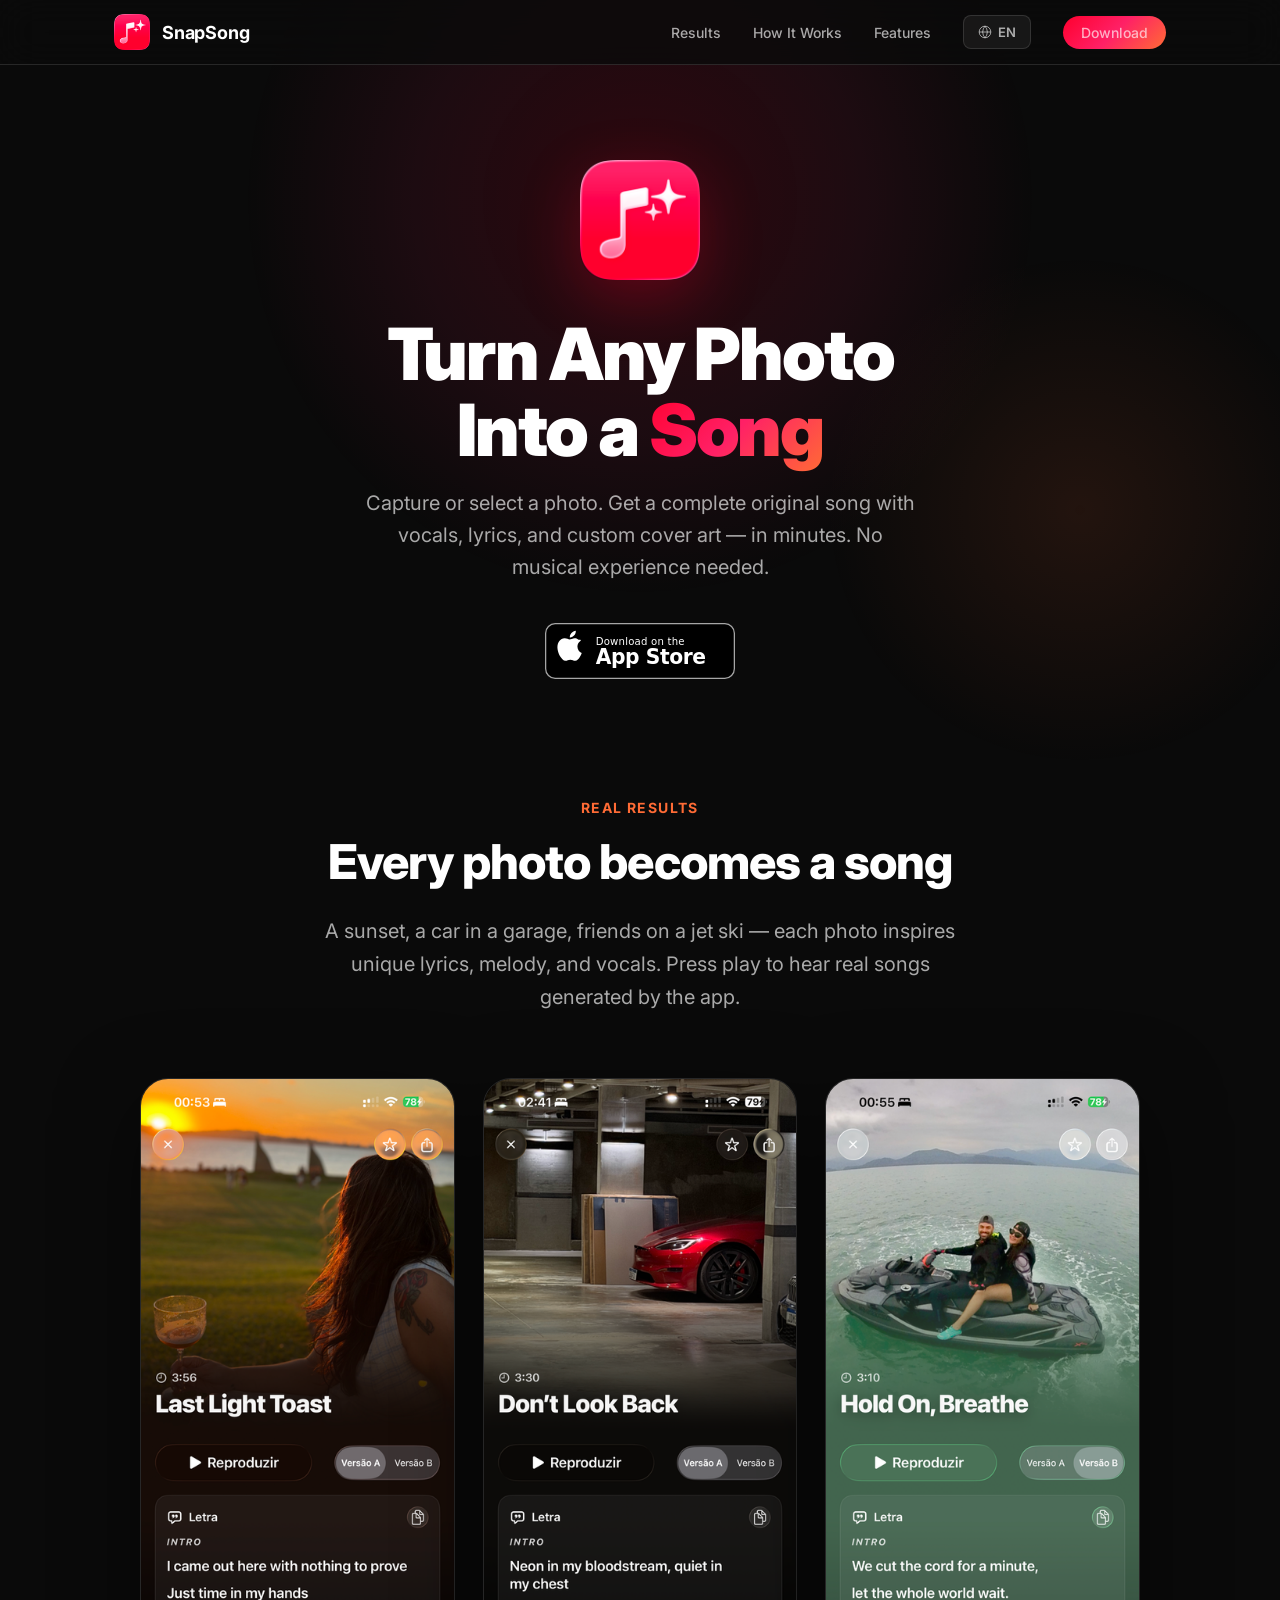
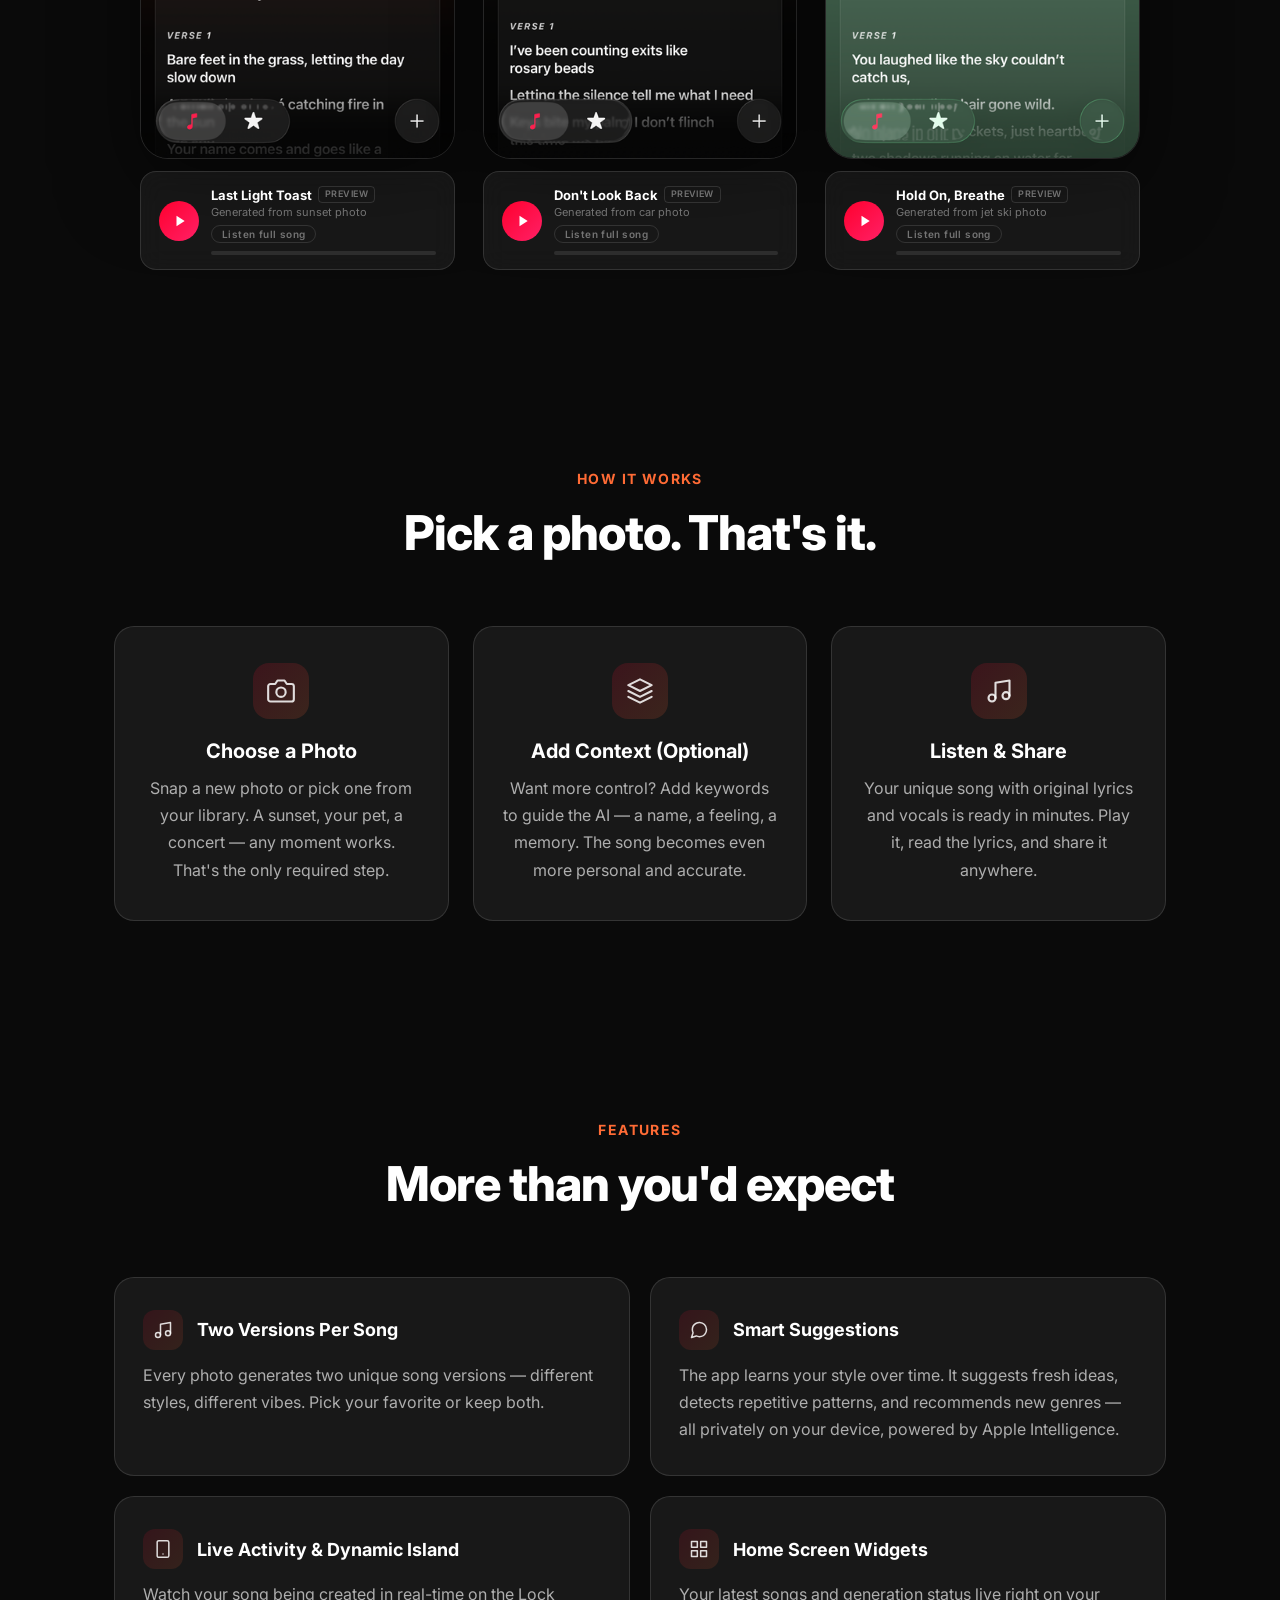
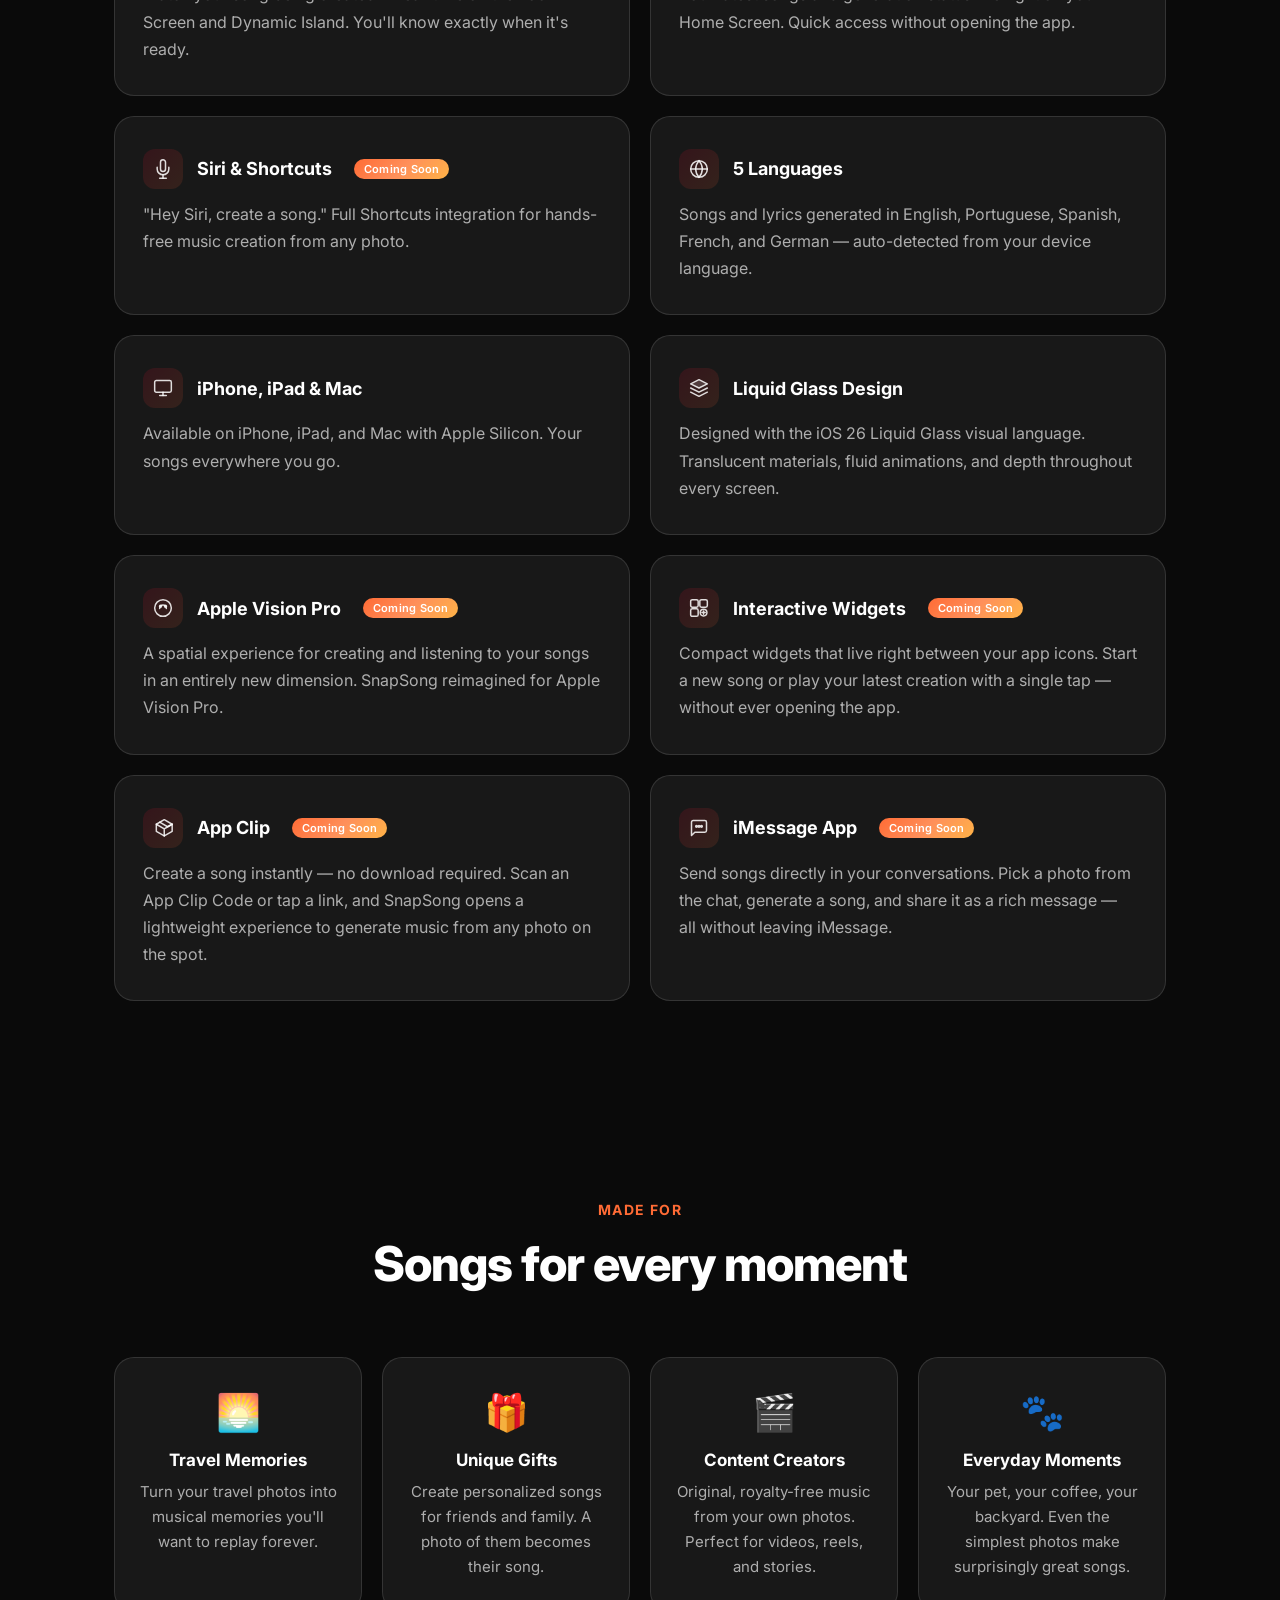
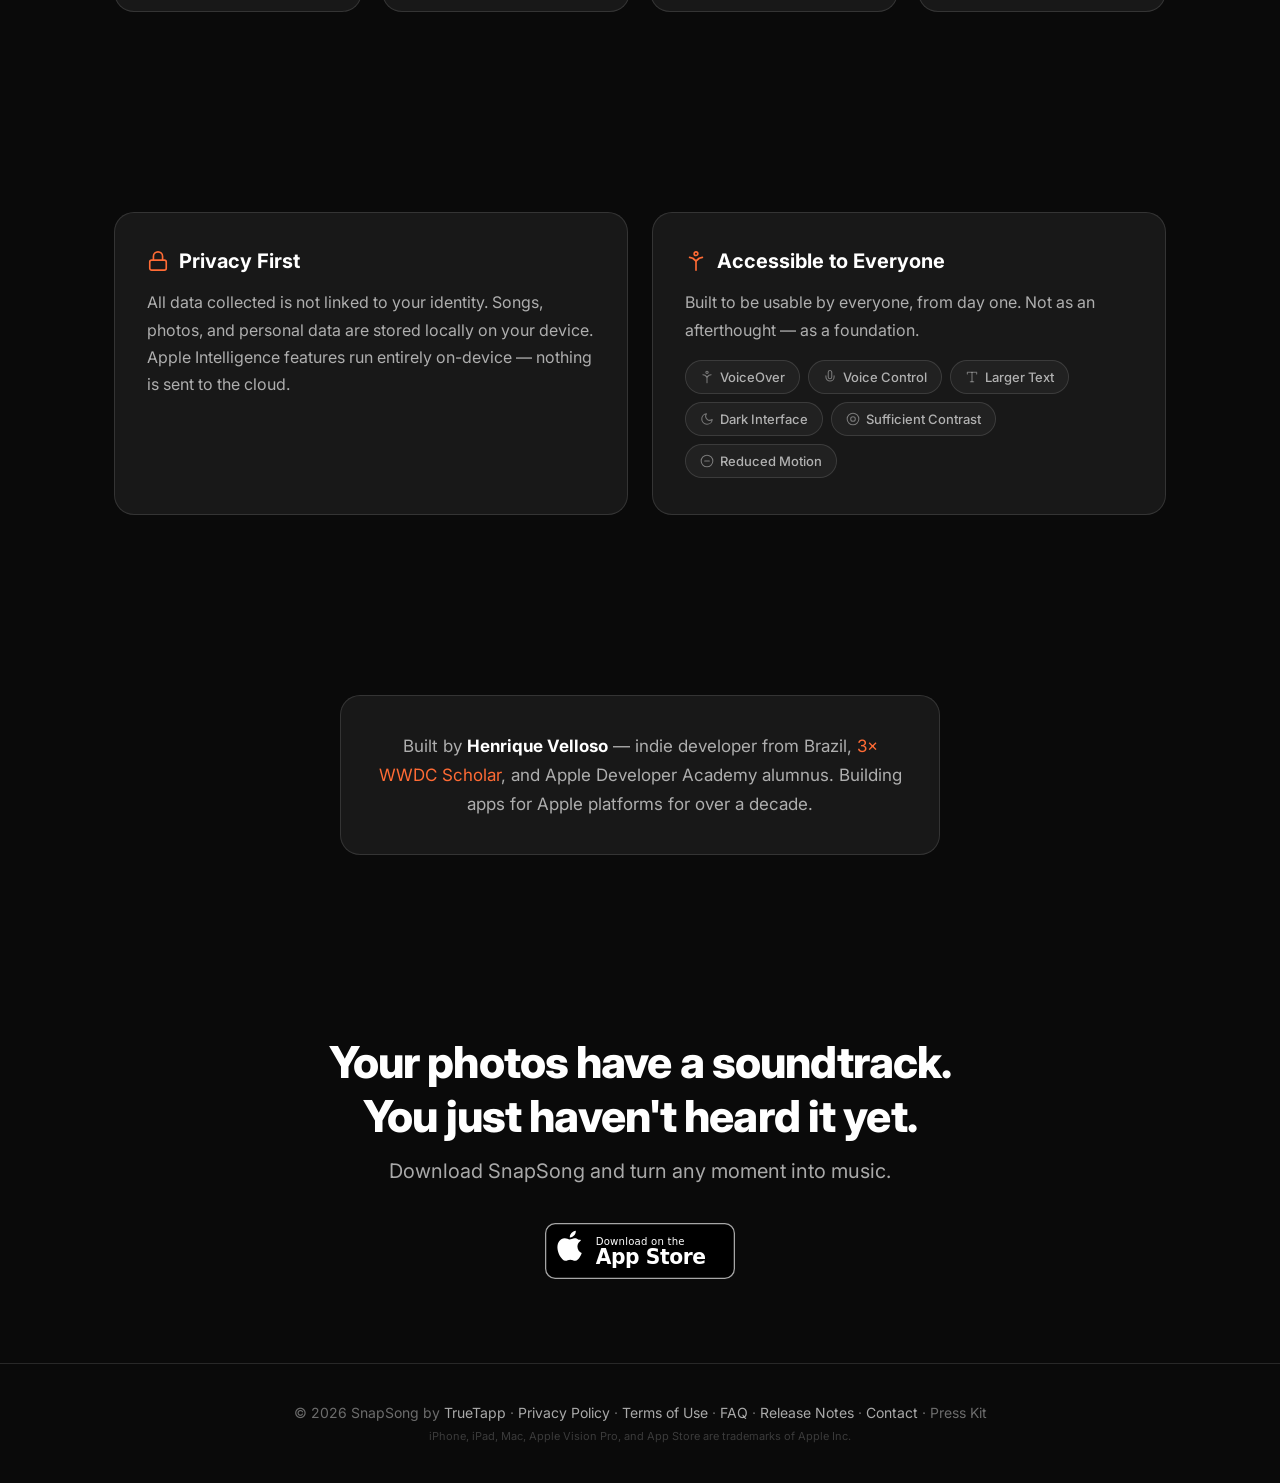
==== commit cfdaeb5f: "Update SnapSong launch press pages" ====
--- a/snapsong/index.html
+++ b/snapsong/index.html
@@ -3,11 +3,11 @@
 <head>
     <meta charset="UTF-8">
     <meta name="viewport" content="width=device-width, initial-scale=1.0">
-    <title>SnapSong — Turn Photos into Music</title>
+    <title data-i18n-head="meta.title">SnapSong — Turn Photos into Music</title>
     <link rel="icon" type="image/png" href="assets/img/favicon.png">
-    <meta name="description" content="SnapSong transforms any photo into an original song with AI. Point your camera, get a unique song with custom lyrics in seconds.">
-    <meta property="og:title" content="SnapSong — Turn Photos into Music">
-    <meta property="og:description" content="Point your camera at any moment. Get an original song with custom lyrics in seconds.">
+    <meta name="description" data-i18n-content="meta.description" content="SnapSong transforms any photo into an original song with AI. Point your camera, get a unique song with custom lyrics in seconds.">
+    <meta property="og:title" data-i18n-content="meta.ogTitle" content="SnapSong — Turn Photos into Music">
+    <meta property="og:description" data-i18n-content="meta.ogDescription" content="Point your camera at any moment. Get an original song with custom lyrics in seconds.">
     <meta property="og:image" content="assets/img/og_card.png">
     <link rel="stylesheet" href="/shared/css/base.css">
     <link rel="stylesheet" href="assets/css/snapsong.css">
@@ -319,7 +319,7 @@
 <!-- Footer -->
 <footer>
     <div class="container">
-        <p>&copy; 2026 SnapSong by <a href="/">TrueTapp</a> &middot; <a href="privacy/" data-i18n="footer.privacy">Privacy Policy</a> &middot; <a href="terms/" data-i18n="footer.terms">Terms of Use</a> &middot; <a href="faq/" data-i18n="footer.faq">FAQ</a> &middot; <a href="mailto:snapsong@truetapp.com" data-i18n="footer.contact">Contact</a> &middot; <a href="presskit/" style="color:var(--text-tertiary);" data-i18n="footer.presskit">Press Kit</a></p>
+        <p>&copy; 2026 SnapSong by <a href="/">TrueTapp</a> &middot; <a href="privacy/" data-i18n="footer.privacy">Privacy Policy</a> &middot; <a href="terms/" data-i18n="footer.terms">Terms of Use</a> &middot; <a href="faq/" data-i18n="footer.faq">FAQ</a> &middot; <a href="releases/" data-i18n="footer.releaseNotes">Release Notes</a> &middot; <a href="mailto:snapsong@truetapp.com" data-i18n="footer.contact">Contact</a> &middot; <a href="presskit/" style="color:var(--text-tertiary);" data-i18n="footer.presskit">Press Kit</a></p>
         <p class="footer-legal">iPhone, iPad, Mac, Apple Vision Pro, and App Store are trademarks of Apple Inc.</p>
     </div>
 </footer>
--- a/shared/css/base.css
+++ b/shared/css/base.css
@@ -426,7 +426,17 @@
 /* Tablet */
 @media (max-width: 768px) {
     .nav-links {
+        display: flex;
+        gap: 0;
+    }
+
+    .nav-links > a {
         display: none;
+    }
+
+    #lang-switcher-mount {
+        display: inline-flex;
+        align-items: center;
     }
 
     .container {
@@ -447,6 +457,10 @@
         padding: 10px 16px;
     }
 
+    .lang-btn {
+        padding: 8px 10px;
+    }
+
     footer p {
         font-size: 12px;
     }
--- a/snapsong/assets/css/snapsong.css
+++ b/snapsong/assets/css/snapsong.css
@@ -577,7 +577,6 @@
     .use-cases-grid { grid-template-columns: repeat(2, 1fr); }
     .trust-grid { grid-template-columns: 1fr; }
     .showcase-grid { grid-template-columns: 1fr; max-width: 340px; gap: 24px; }
-    .nav-links { display: none; }
     .intelligence-grid { grid-template-columns: 1fr; }
     .presskit-grid { grid-template-columns: 1fr; }
     .legal-section { padding: 24px 20px; }
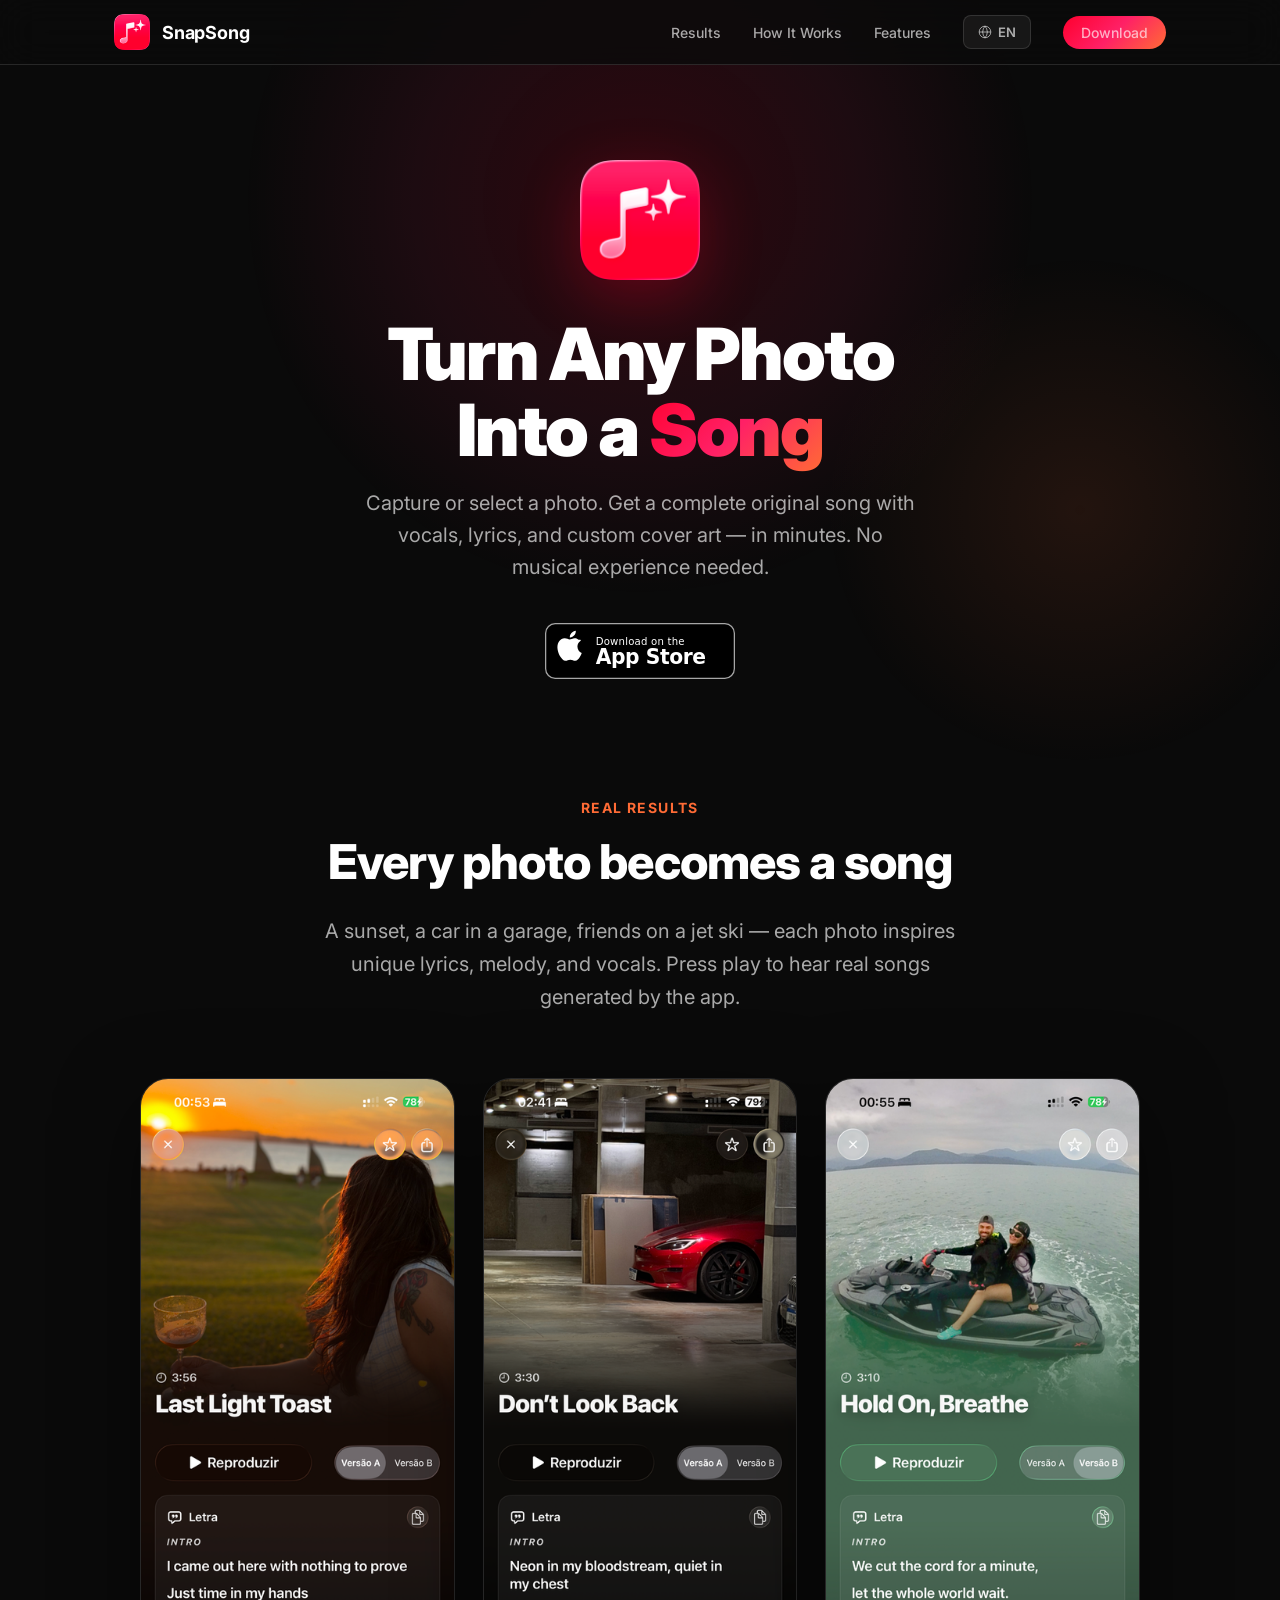
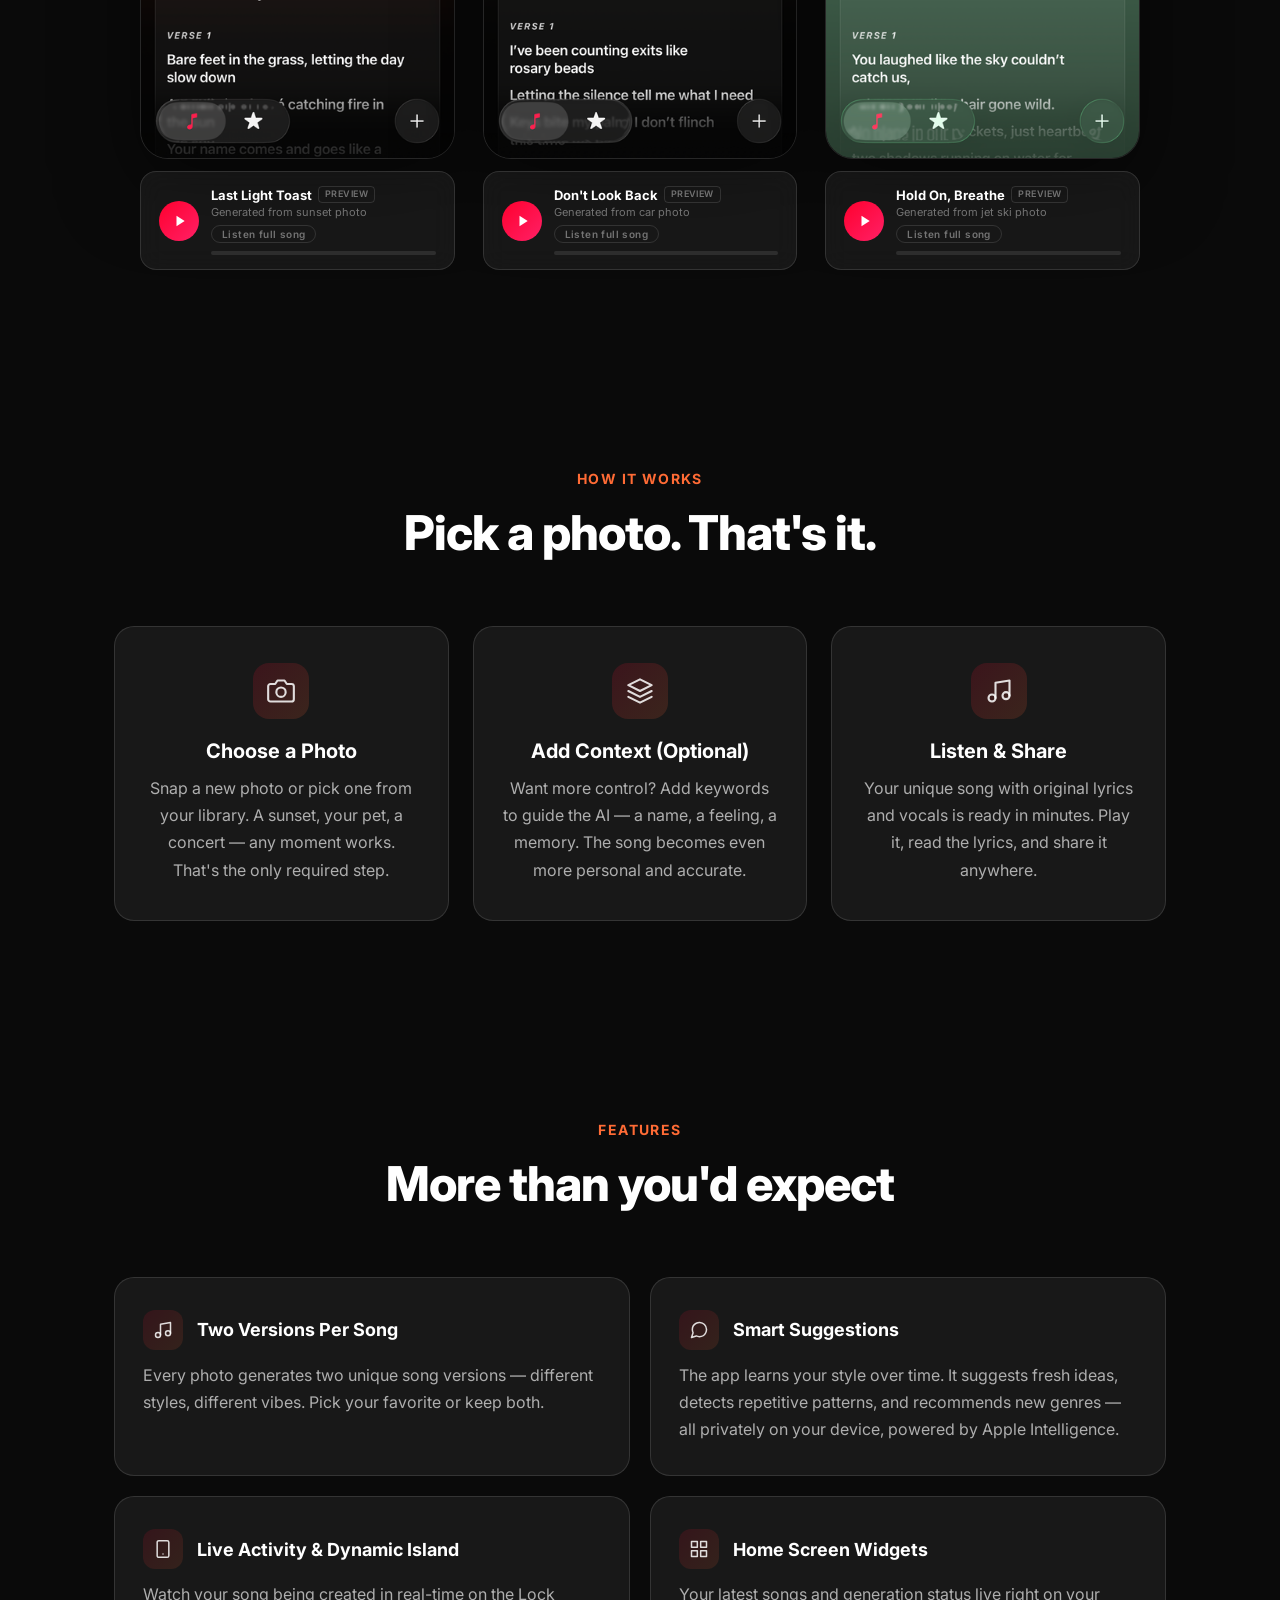
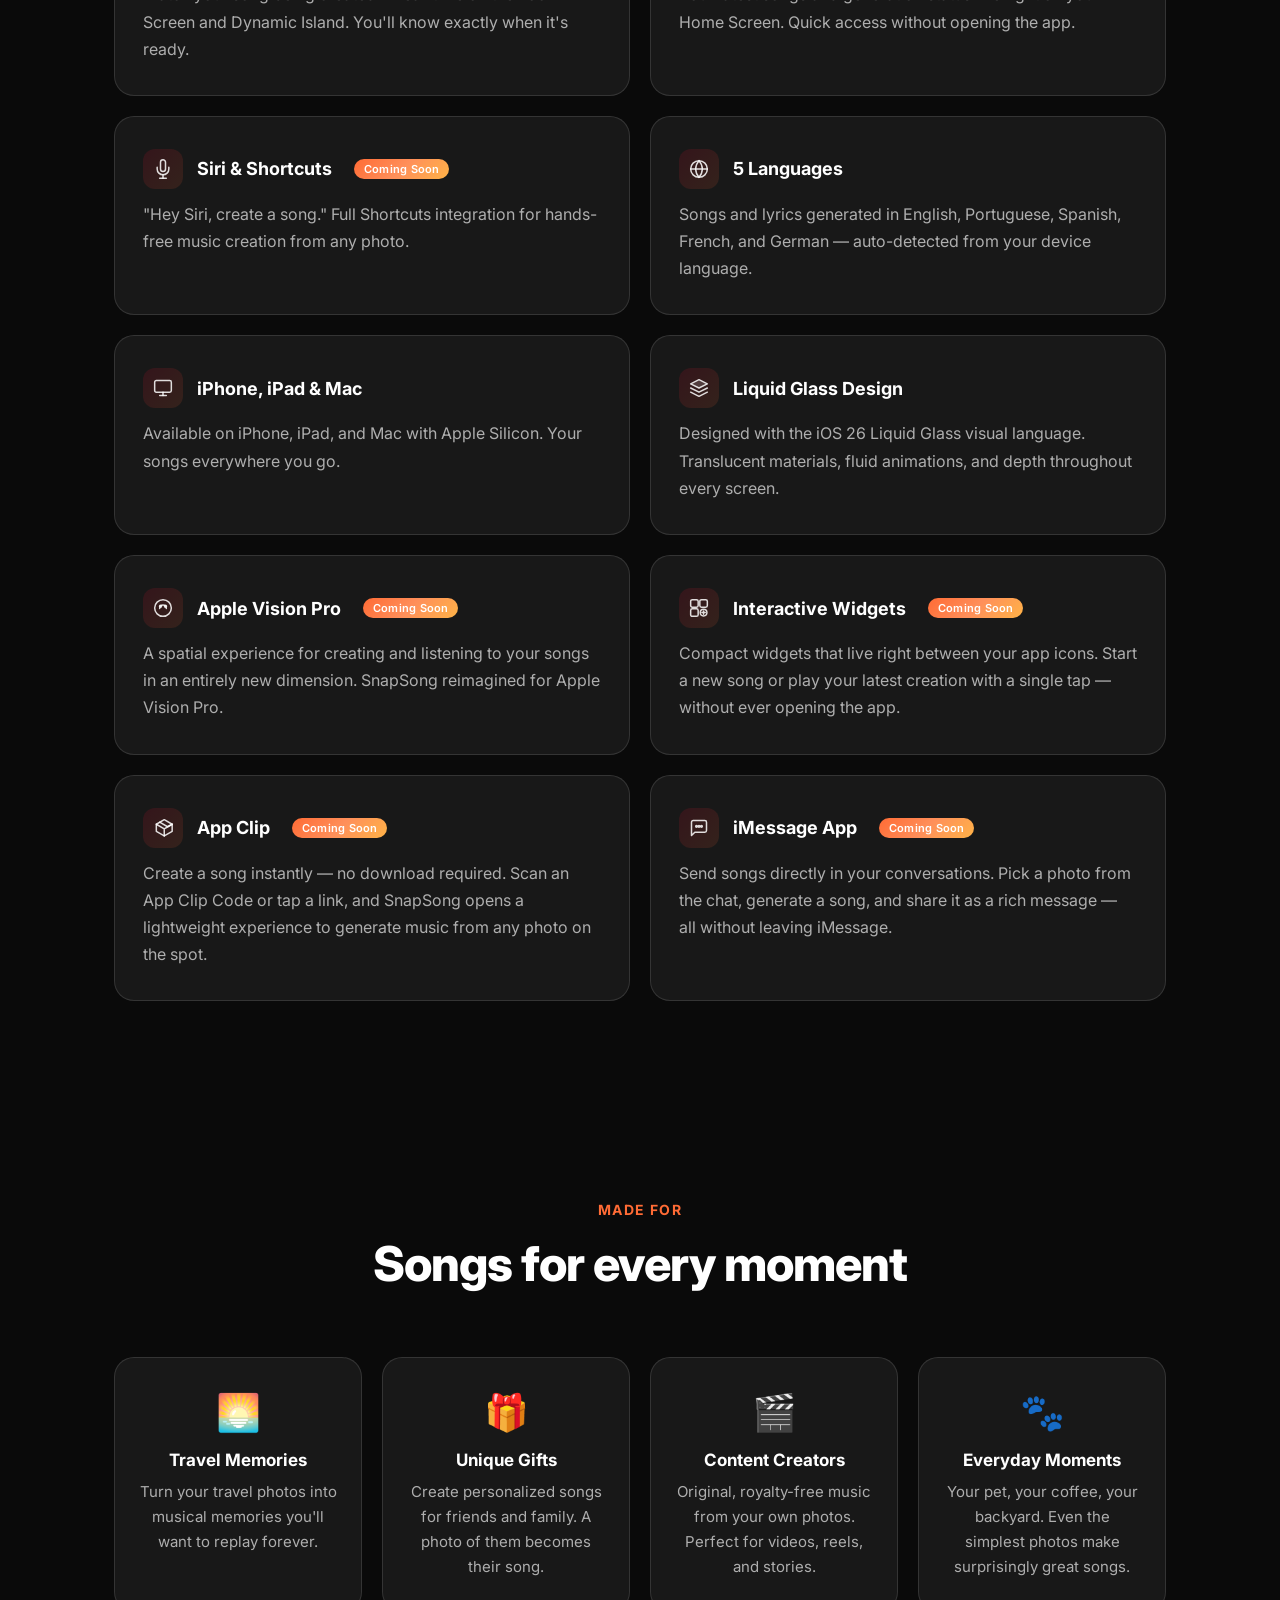
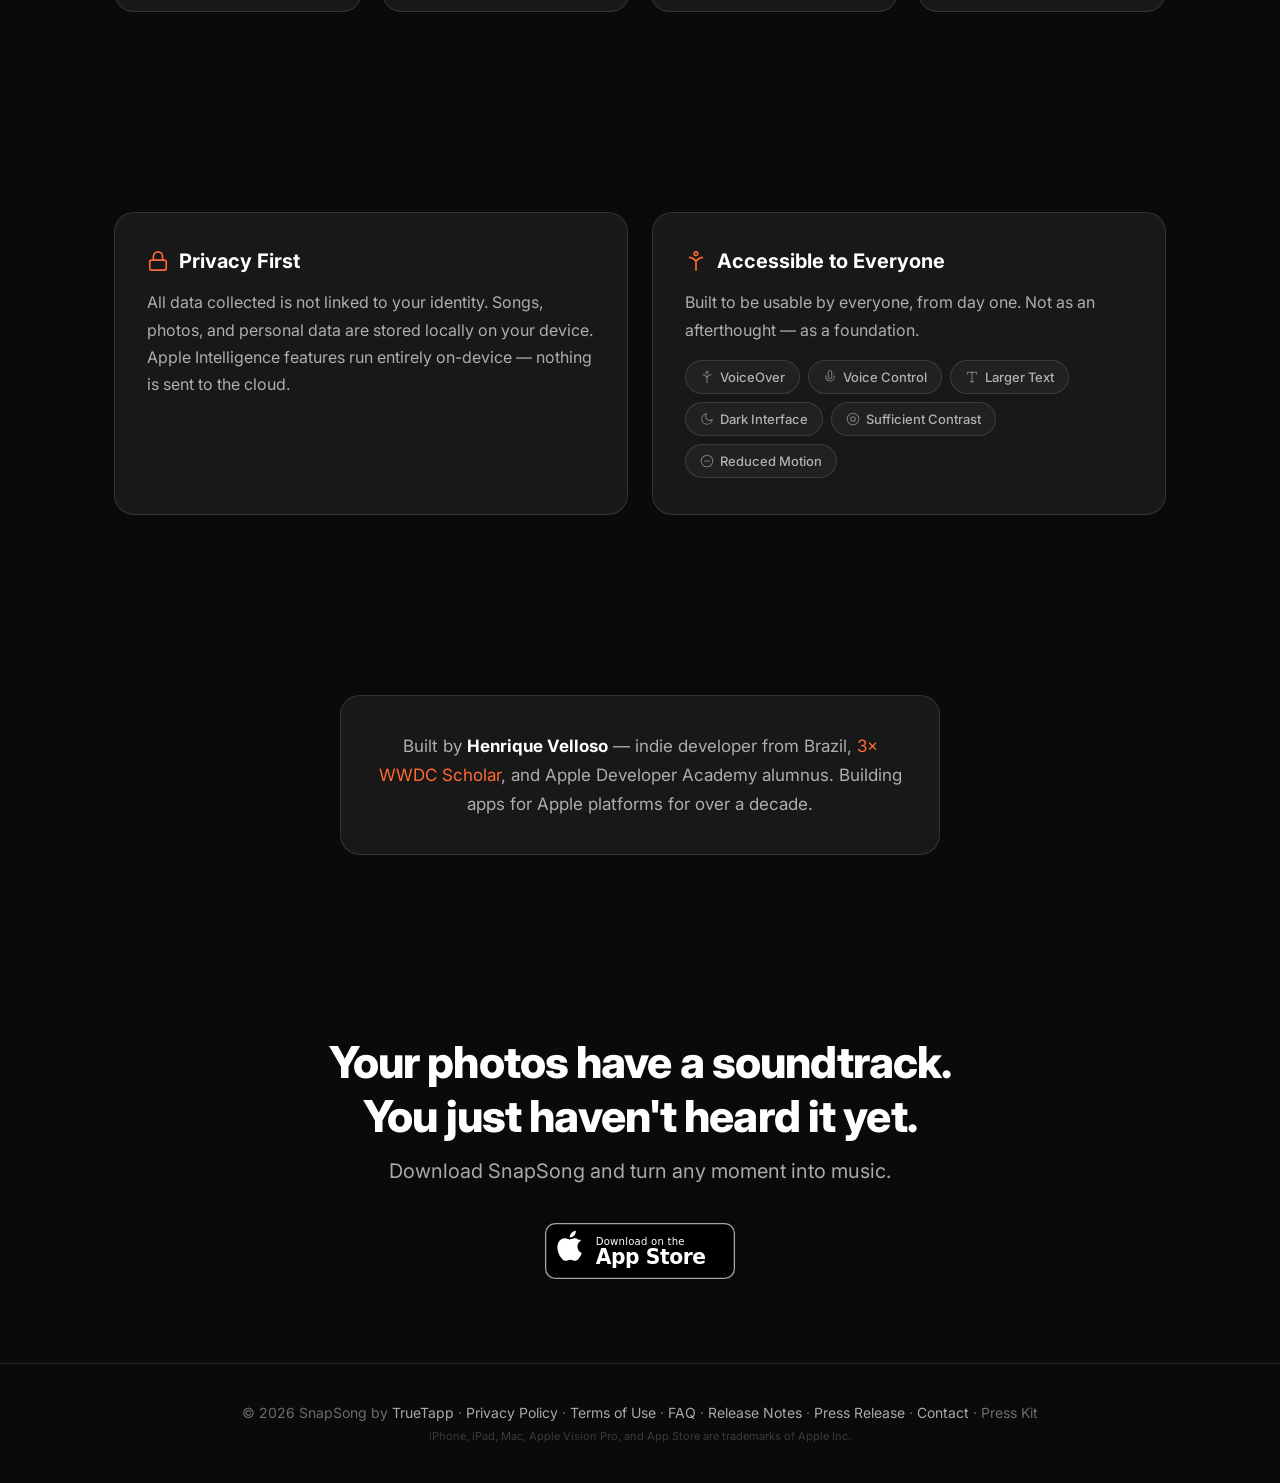
==== commit 60ac0027: "Improve SnapSong press release discovery" ====
--- a/snapsong/index.html
+++ b/snapsong/index.html
@@ -319,7 +319,7 @@
 <!-- Footer -->
 <footer>
     <div class="container">
-        <p>&copy; 2026 SnapSong by <a href="/">TrueTapp</a> &middot; <a href="privacy/" data-i18n="footer.privacy">Privacy Policy</a> &middot; <a href="terms/" data-i18n="footer.terms">Terms of Use</a> &middot; <a href="faq/" data-i18n="footer.faq">FAQ</a> &middot; <a href="releases/" data-i18n="footer.releaseNotes">Release Notes</a> &middot; <a href="mailto:snapsong@truetapp.com" data-i18n="footer.contact">Contact</a> &middot; <a href="presskit/" style="color:var(--text-tertiary);" data-i18n="footer.presskit">Press Kit</a></p>
+        <p>&copy; 2026 SnapSong by <a href="/">TrueTapp</a> &middot; <a href="privacy/" data-i18n="footer.privacy">Privacy Policy</a> &middot; <a href="terms/" data-i18n="footer.terms">Terms of Use</a> &middot; <a href="faq/" data-i18n="footer.faq">FAQ</a> &middot; <a href="releases/" data-i18n="footer.releaseNotes">Release Notes</a> &middot; <a href="press-release/" data-i18n="footer.pressRelease">Press Release</a> &middot; <a href="mailto:snapsong@truetapp.com" data-i18n="footer.contact">Contact</a> &middot; <a href="presskit/" style="color:var(--text-tertiary);" data-i18n="footer.presskit">Press Kit</a></p>
         <p class="footer-legal">iPhone, iPad, Mac, Apple Vision Pro, and App Store are trademarks of Apple Inc.</p>
     </div>
 </footer>
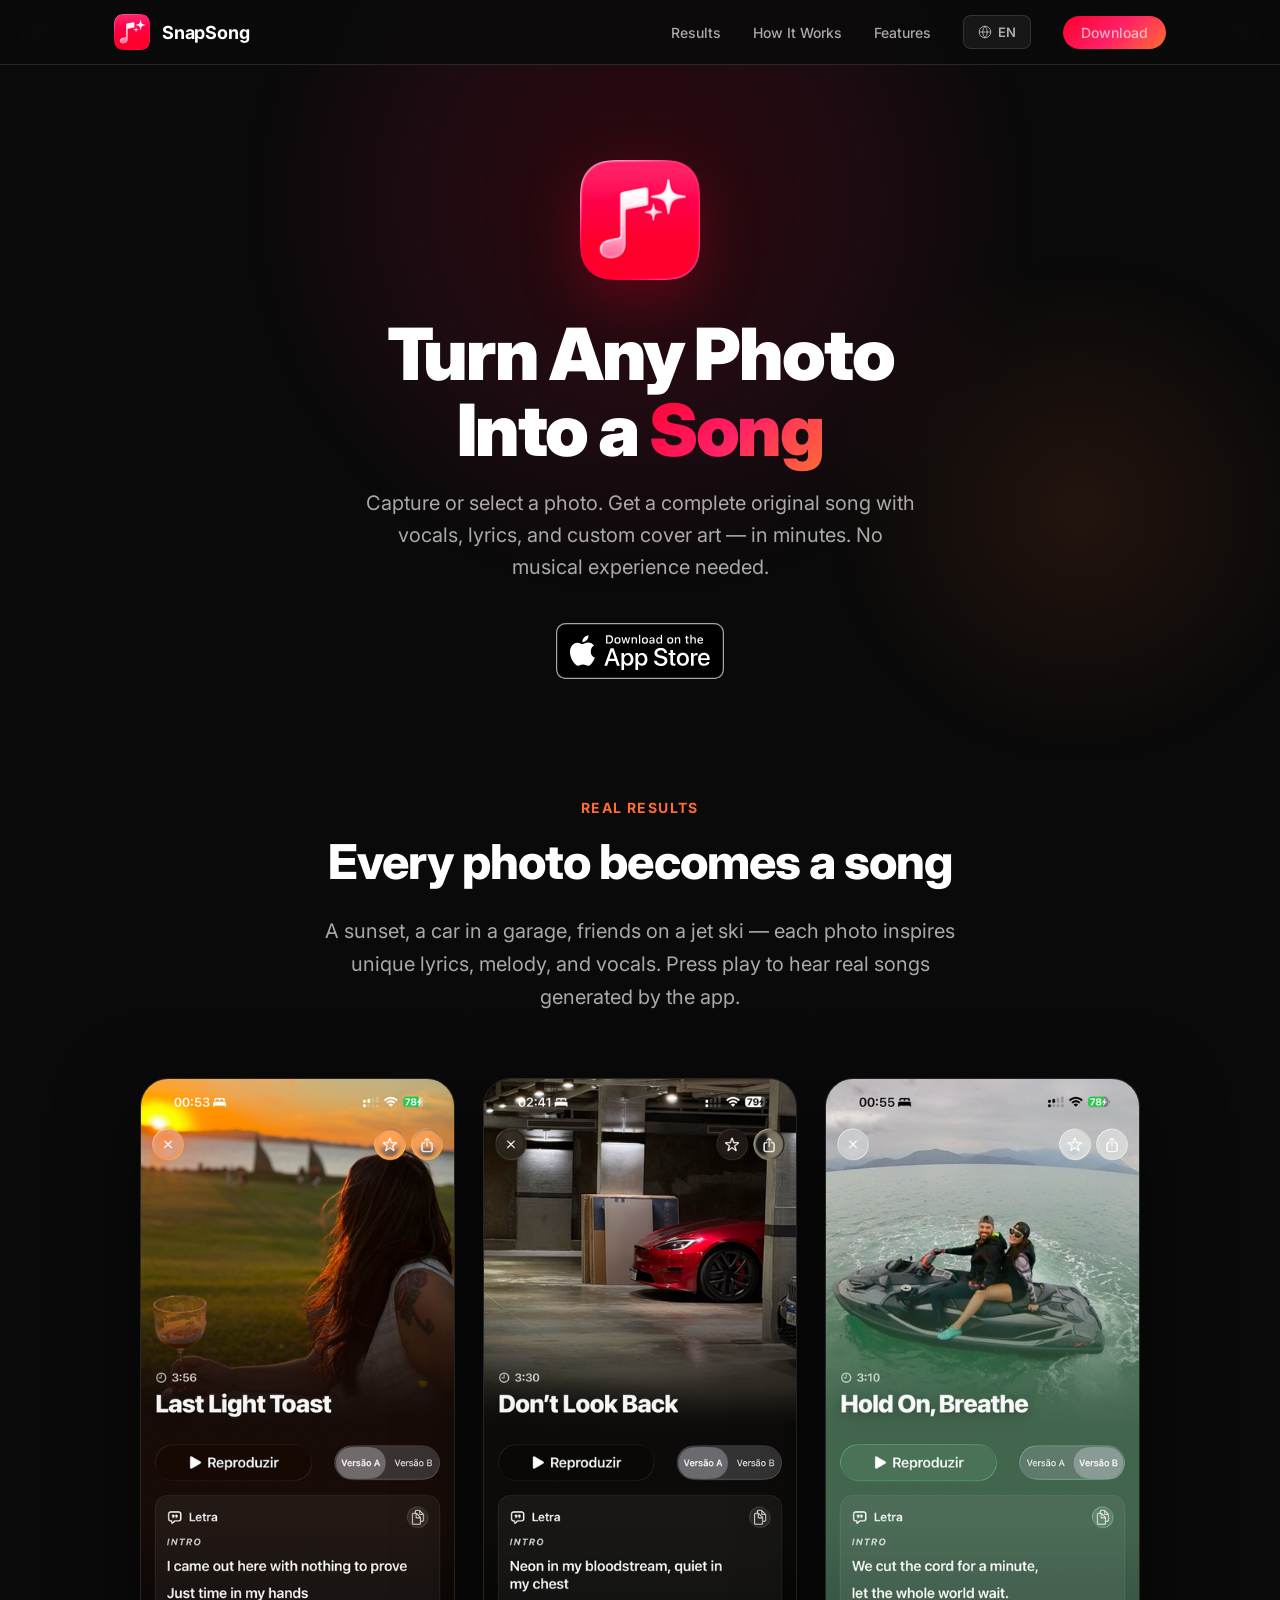
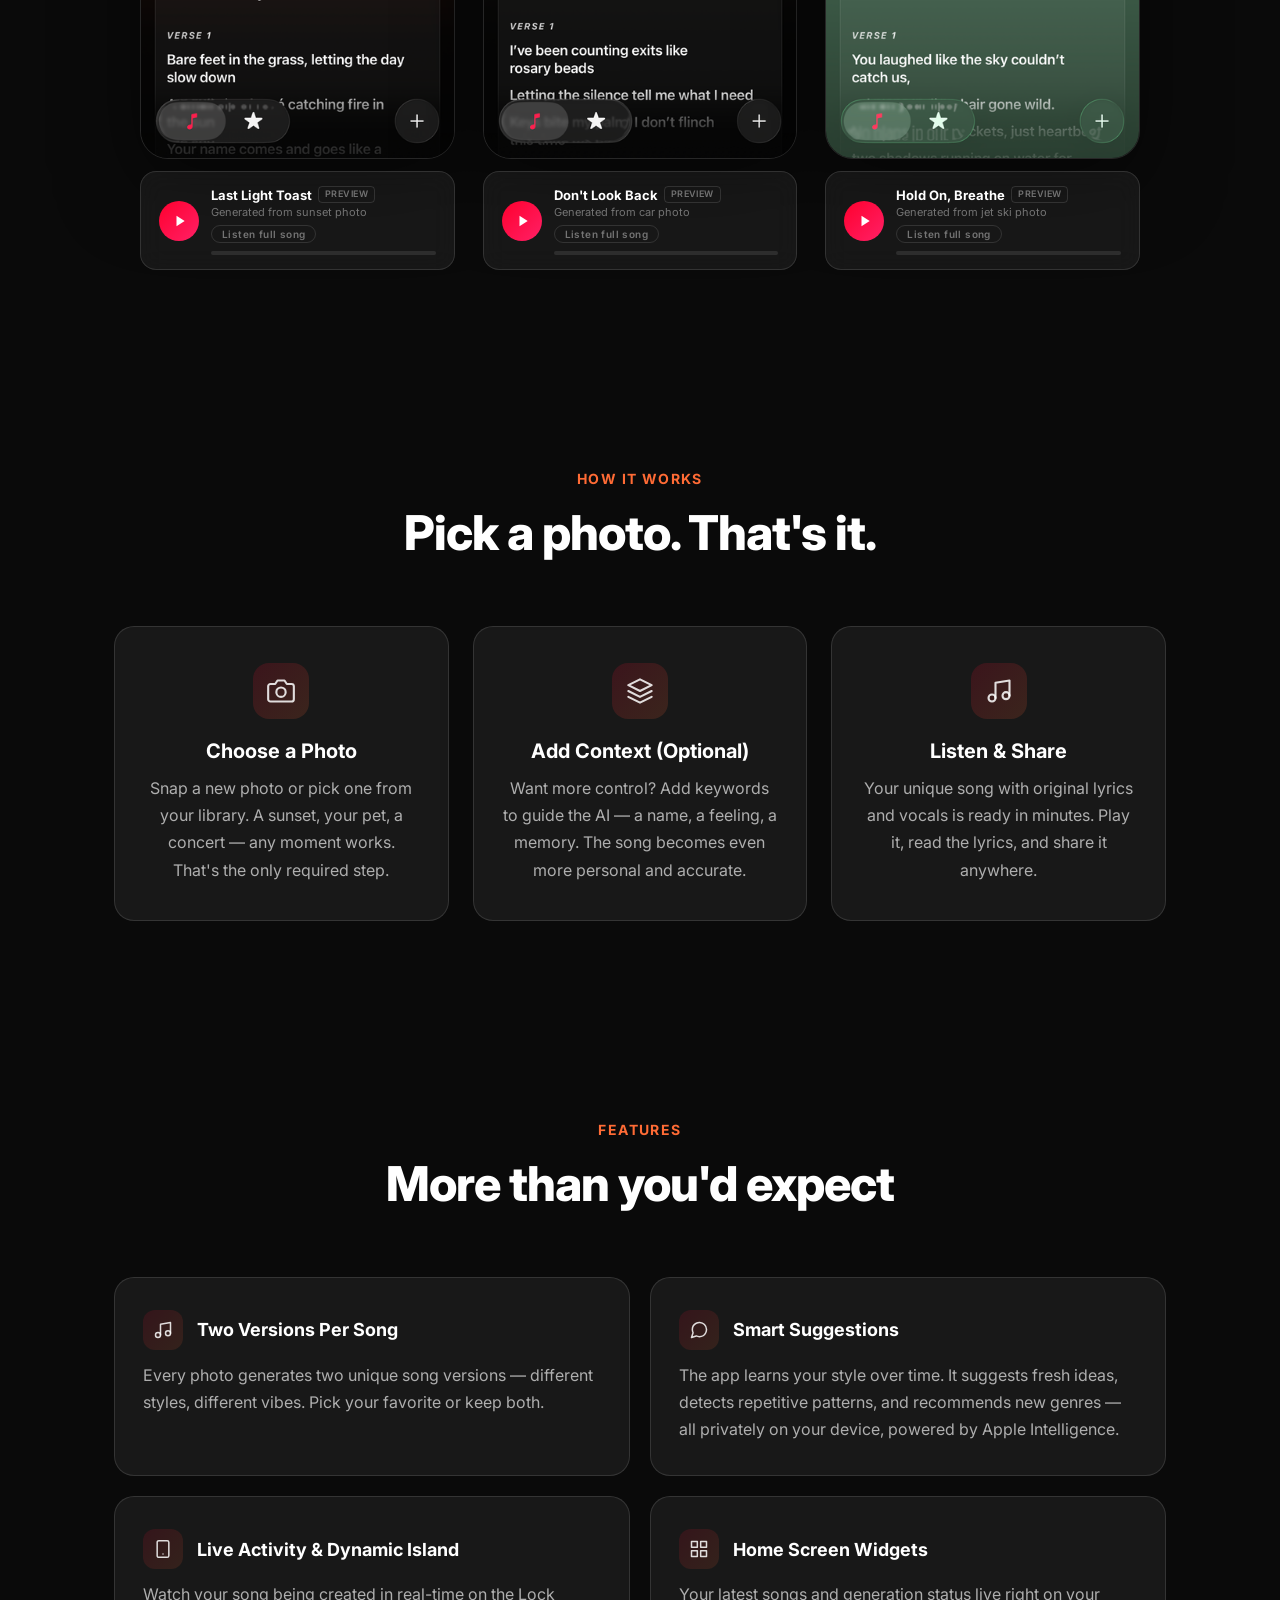
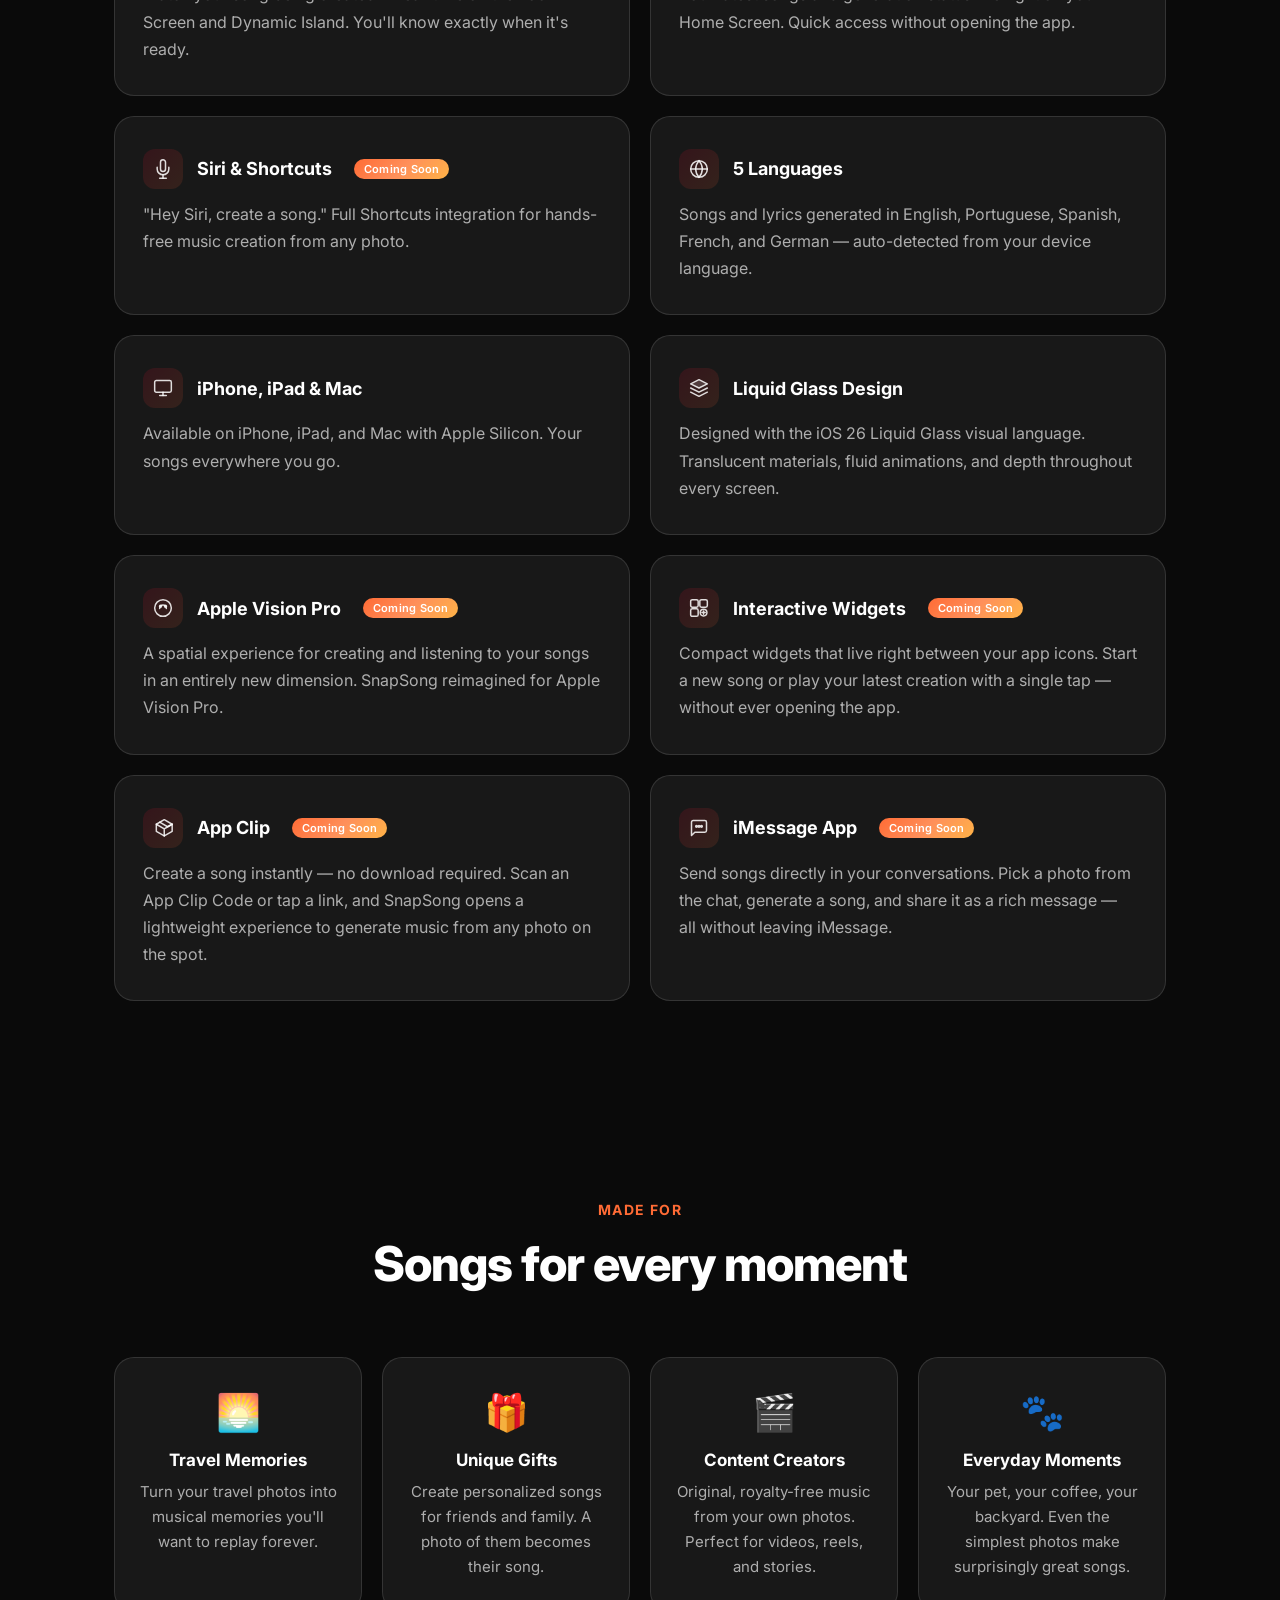
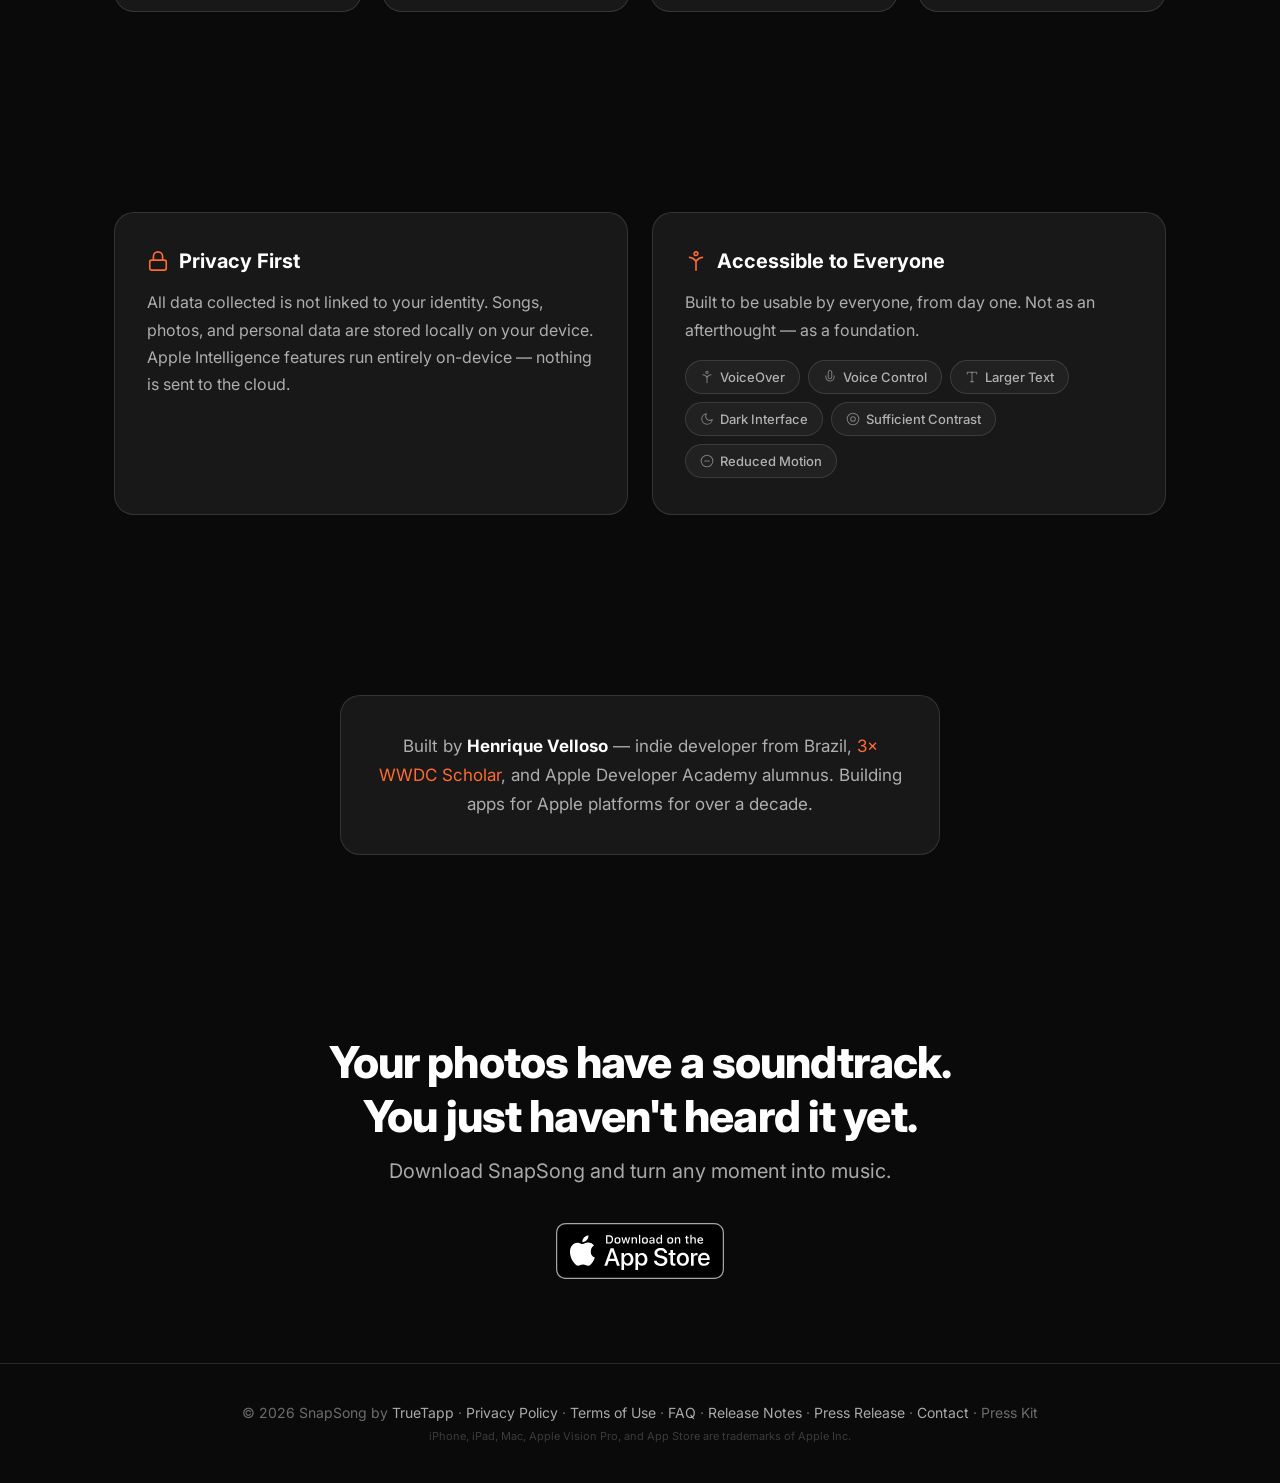
==== commit cbcfd225: "banner do app" ====
--- a/snapsong/index.html
+++ b/snapsong/index.html
@@ -3,6 +3,7 @@
 <head>
     <meta charset="UTF-8">
     <meta name="viewport" content="width=device-width, initial-scale=1.0">
+    <meta name="apple-itunes-app" content="app-id=6758351507">
     <title data-i18n-head="meta.title">SnapSong — Turn Photos into Music</title>
     <link rel="icon" type="image/png" href="assets/img/favicon.png">
     <meta name="description" data-i18n-content="meta.description" content="SnapSong transforms any photo into an original song with AI. Point your camera, get a unique song with custom lyrics in seconds.">
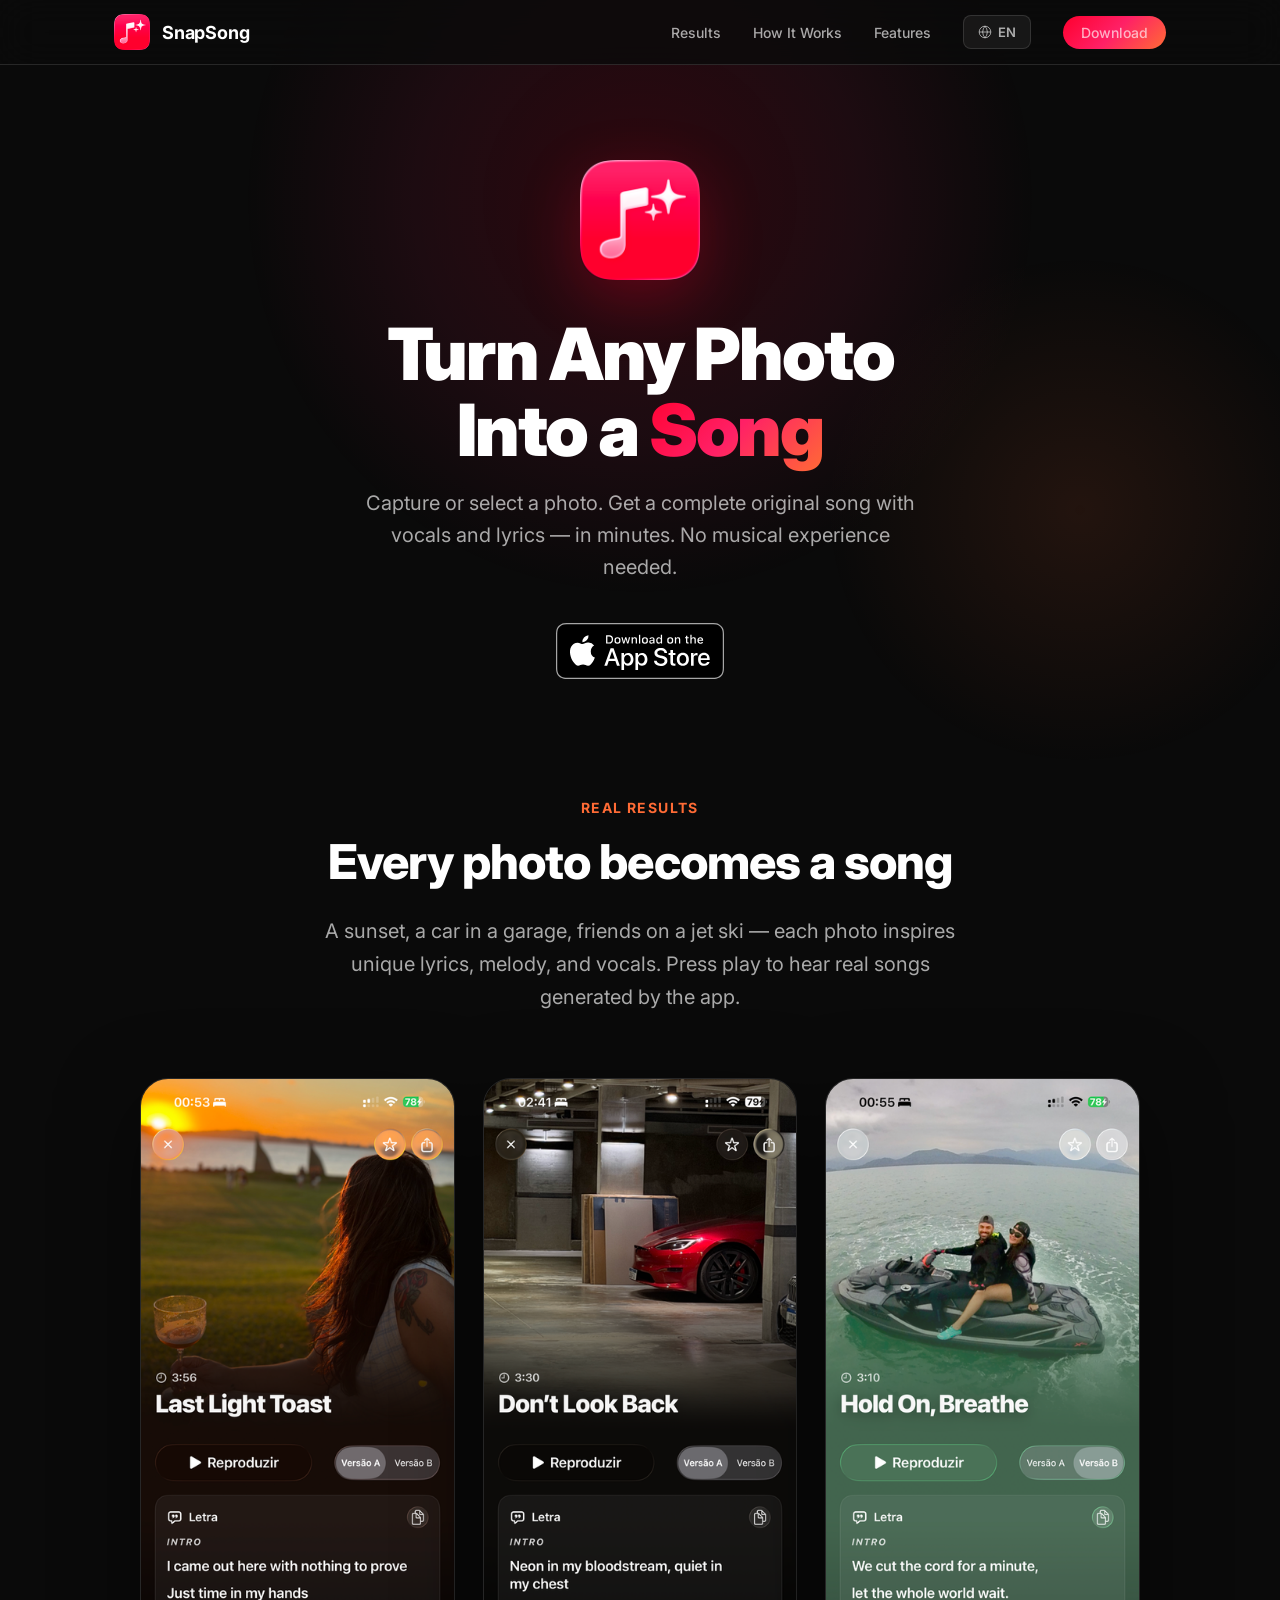
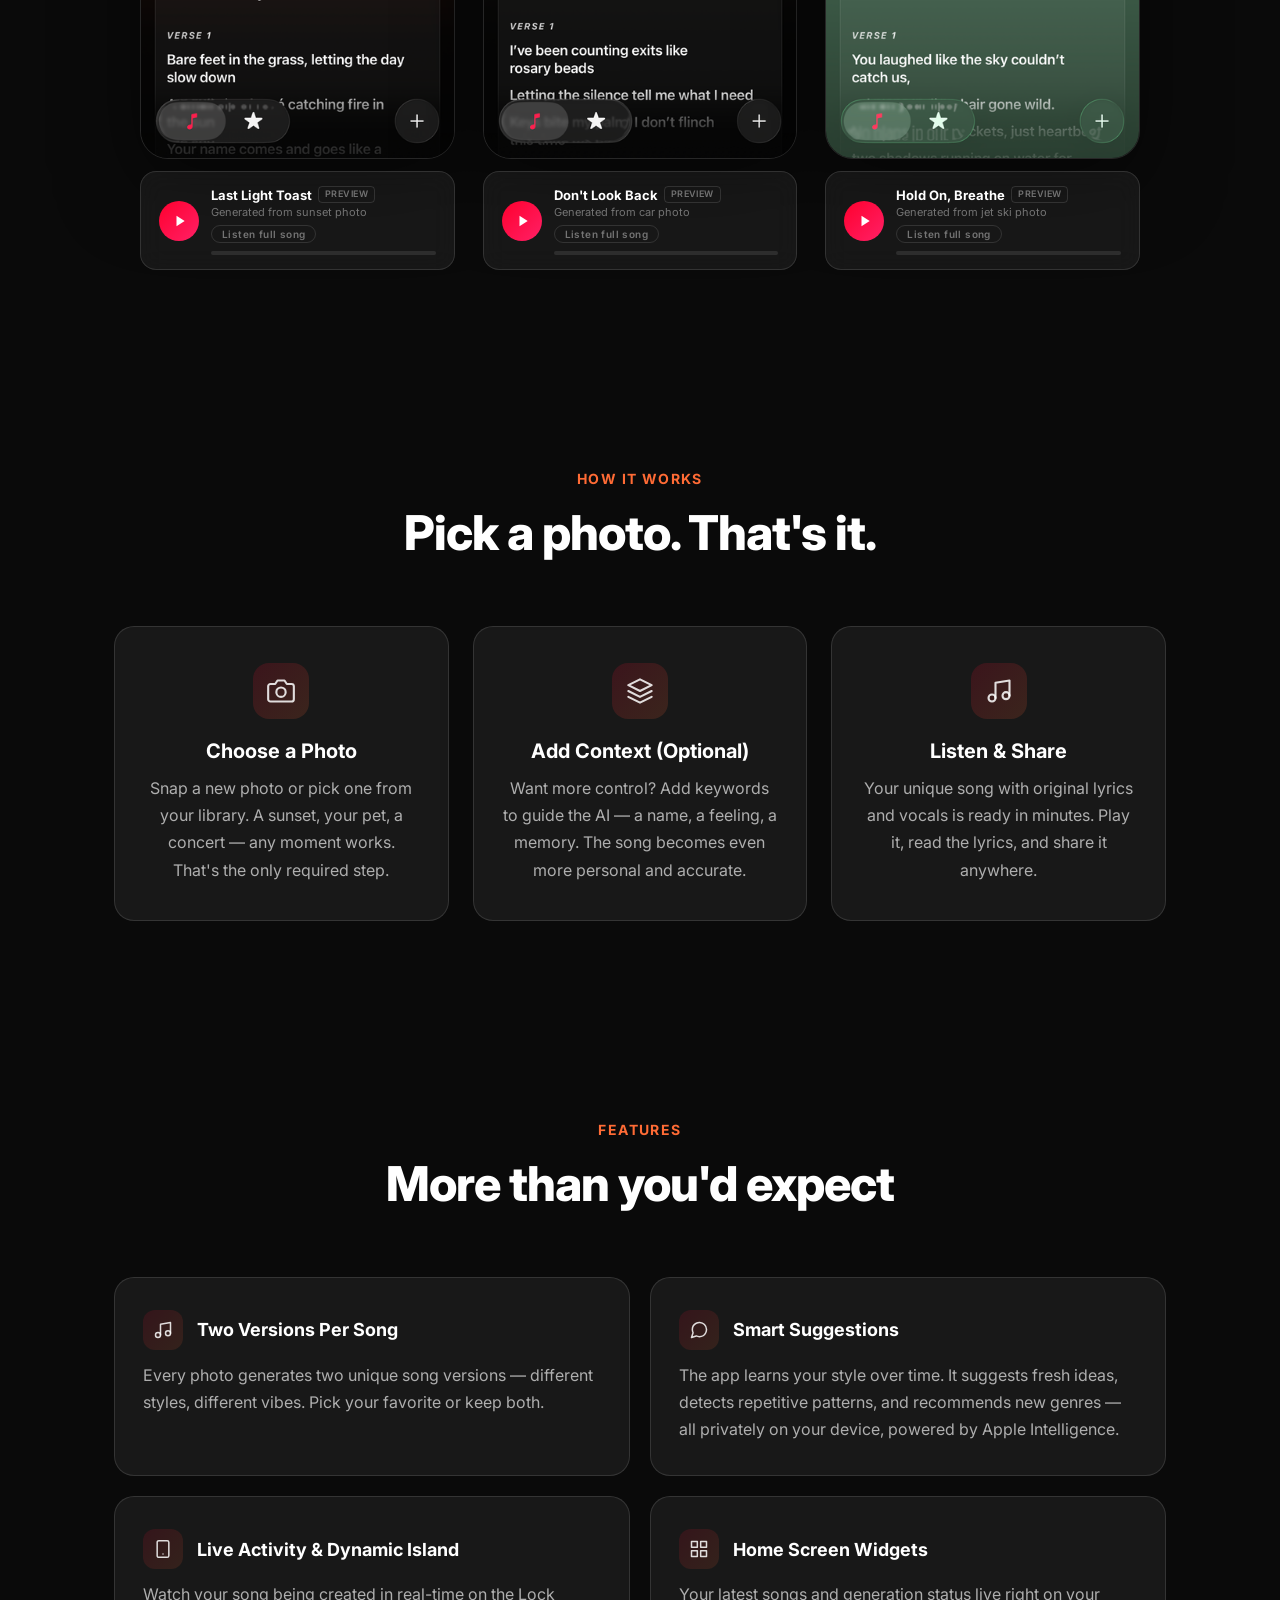
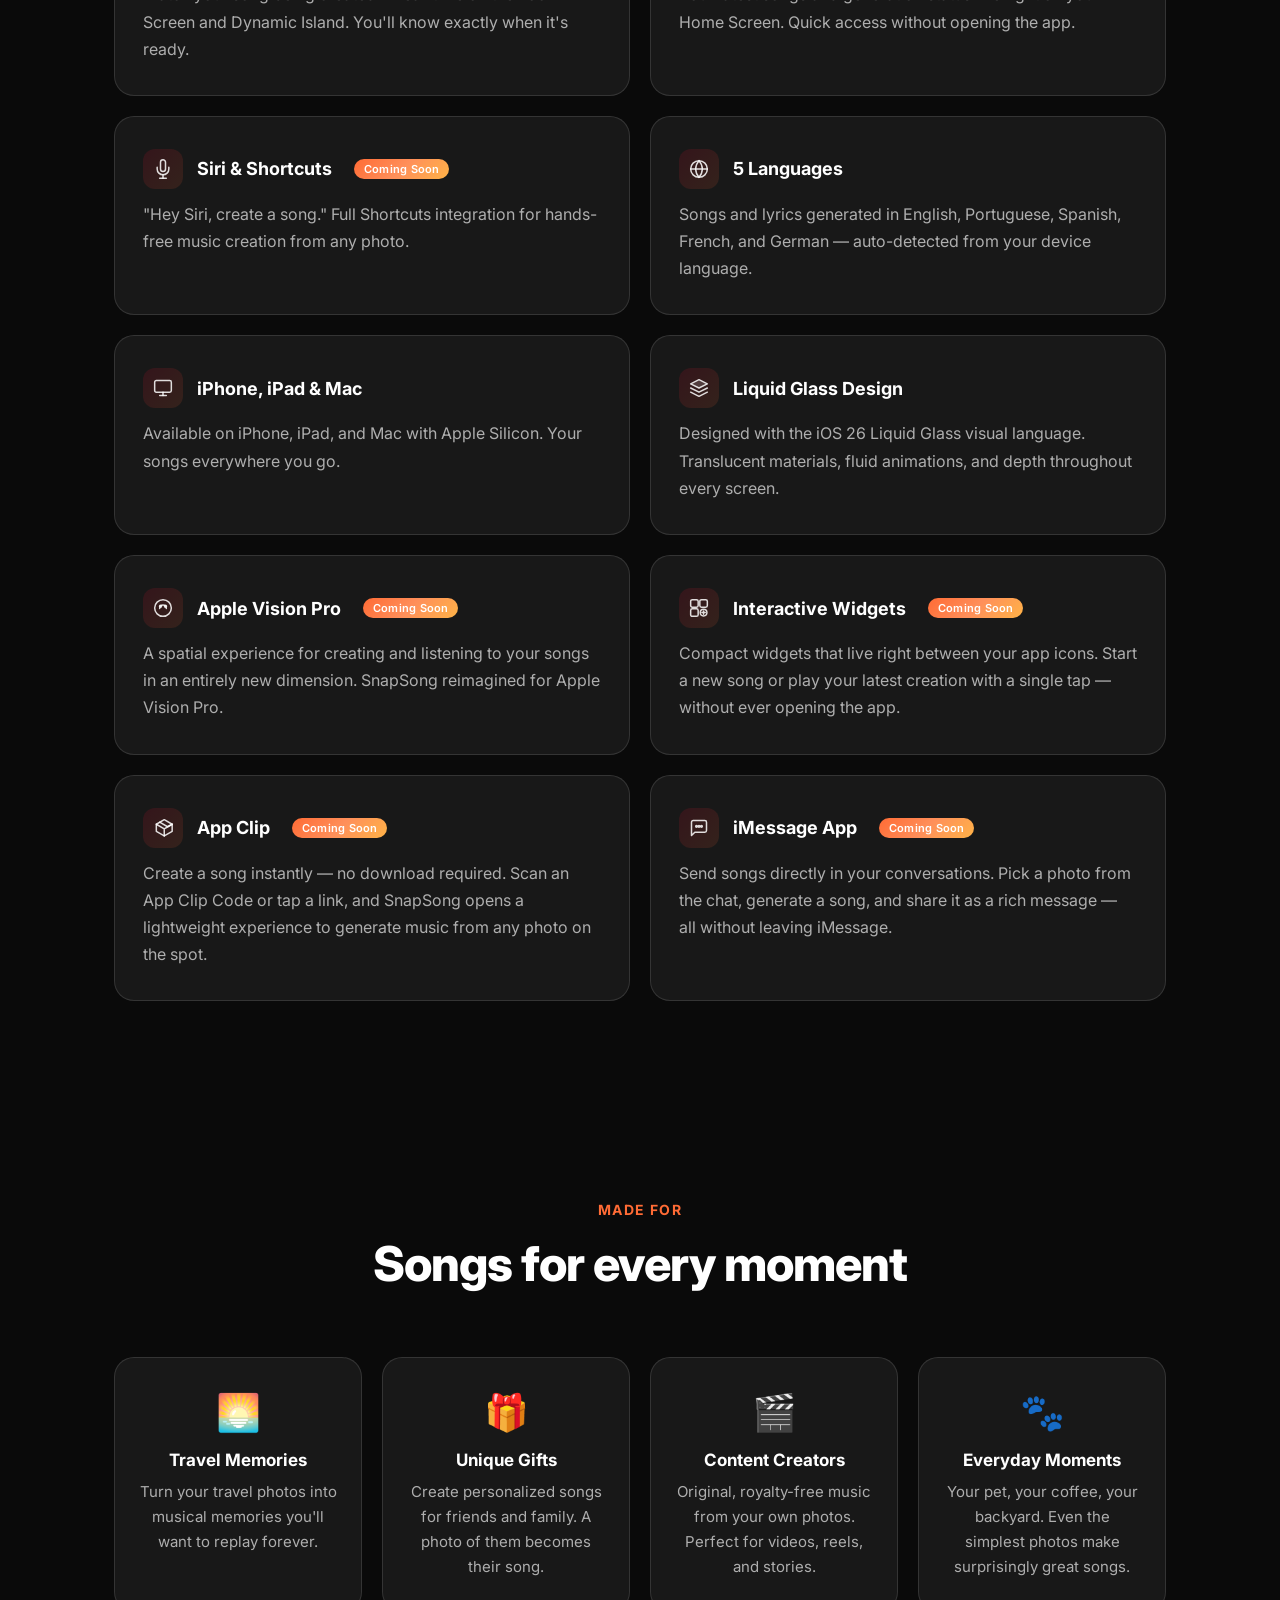
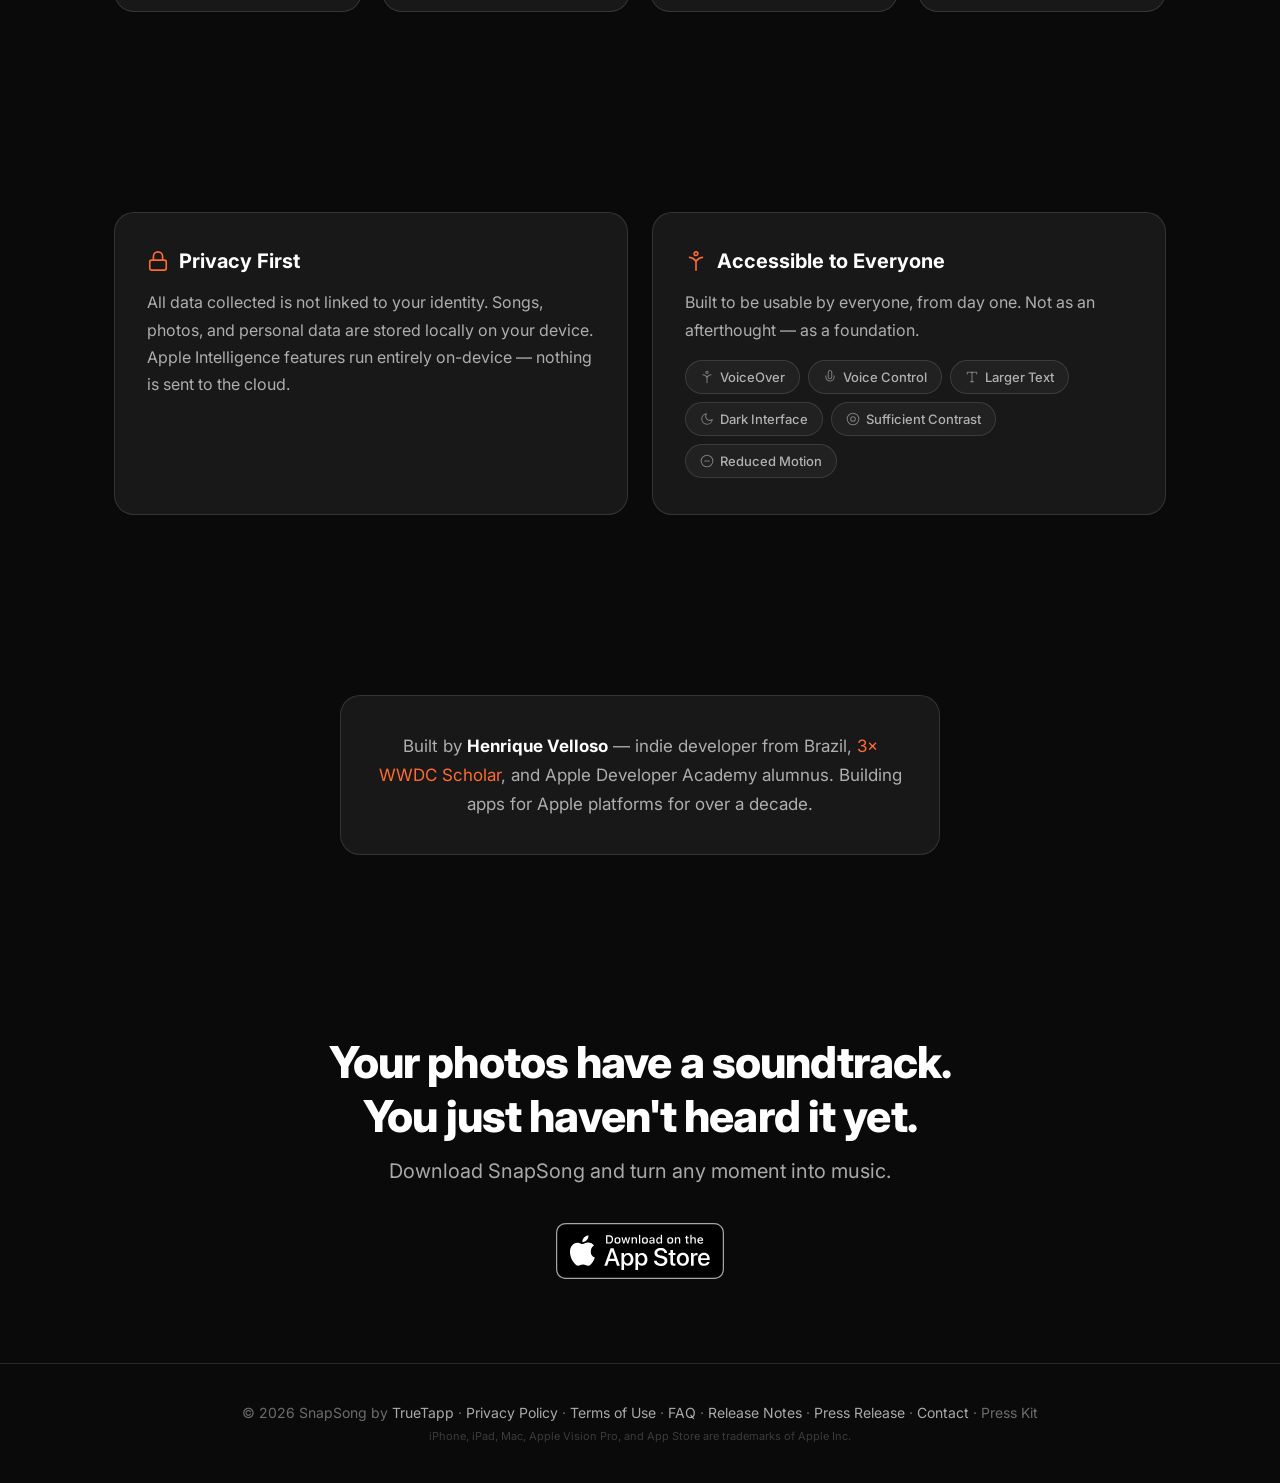
==== commit 068a7a16: "remove cover art references Updated all marketing materials, legal documents, and release notes to r" ====
--- a/snapsong/index.html
+++ b/snapsong/index.html
@@ -39,7 +39,7 @@
     <div class="container">
         <img src="assets/img/icon_256.png" alt="SnapSong" class="hero-icon">
         <h1><span data-i18n="hero.title.line1">Turn Any Photo</span><br><span data-i18n="hero.title.line2">Into a</span> <span class="gradient-text" data-i18n="hero.title.highlight">Song</span></h1>
-        <p data-i18n="hero.subtitle">Capture or select a photo. Get a complete original song with vocals, lyrics, and custom cover art — in minutes. No musical experience needed.</p>
+        <p data-i18n="hero.subtitle">Capture or select a photo. Get a complete original song with vocals and lyrics — in minutes. No musical experience needed.</p>
         <div class="hero-cta">
             <a href="https://apps.apple.com/us/app/snapsong-ai-music-from-photo/id6758351507" target="_blank" class="appstore-badge-hero" aria-label="Download on the App Store">
                 <img src="assets/img/appstore-badge-en.svg" alt="Download on the App Store" data-i18n-badge="appstore" height="56">
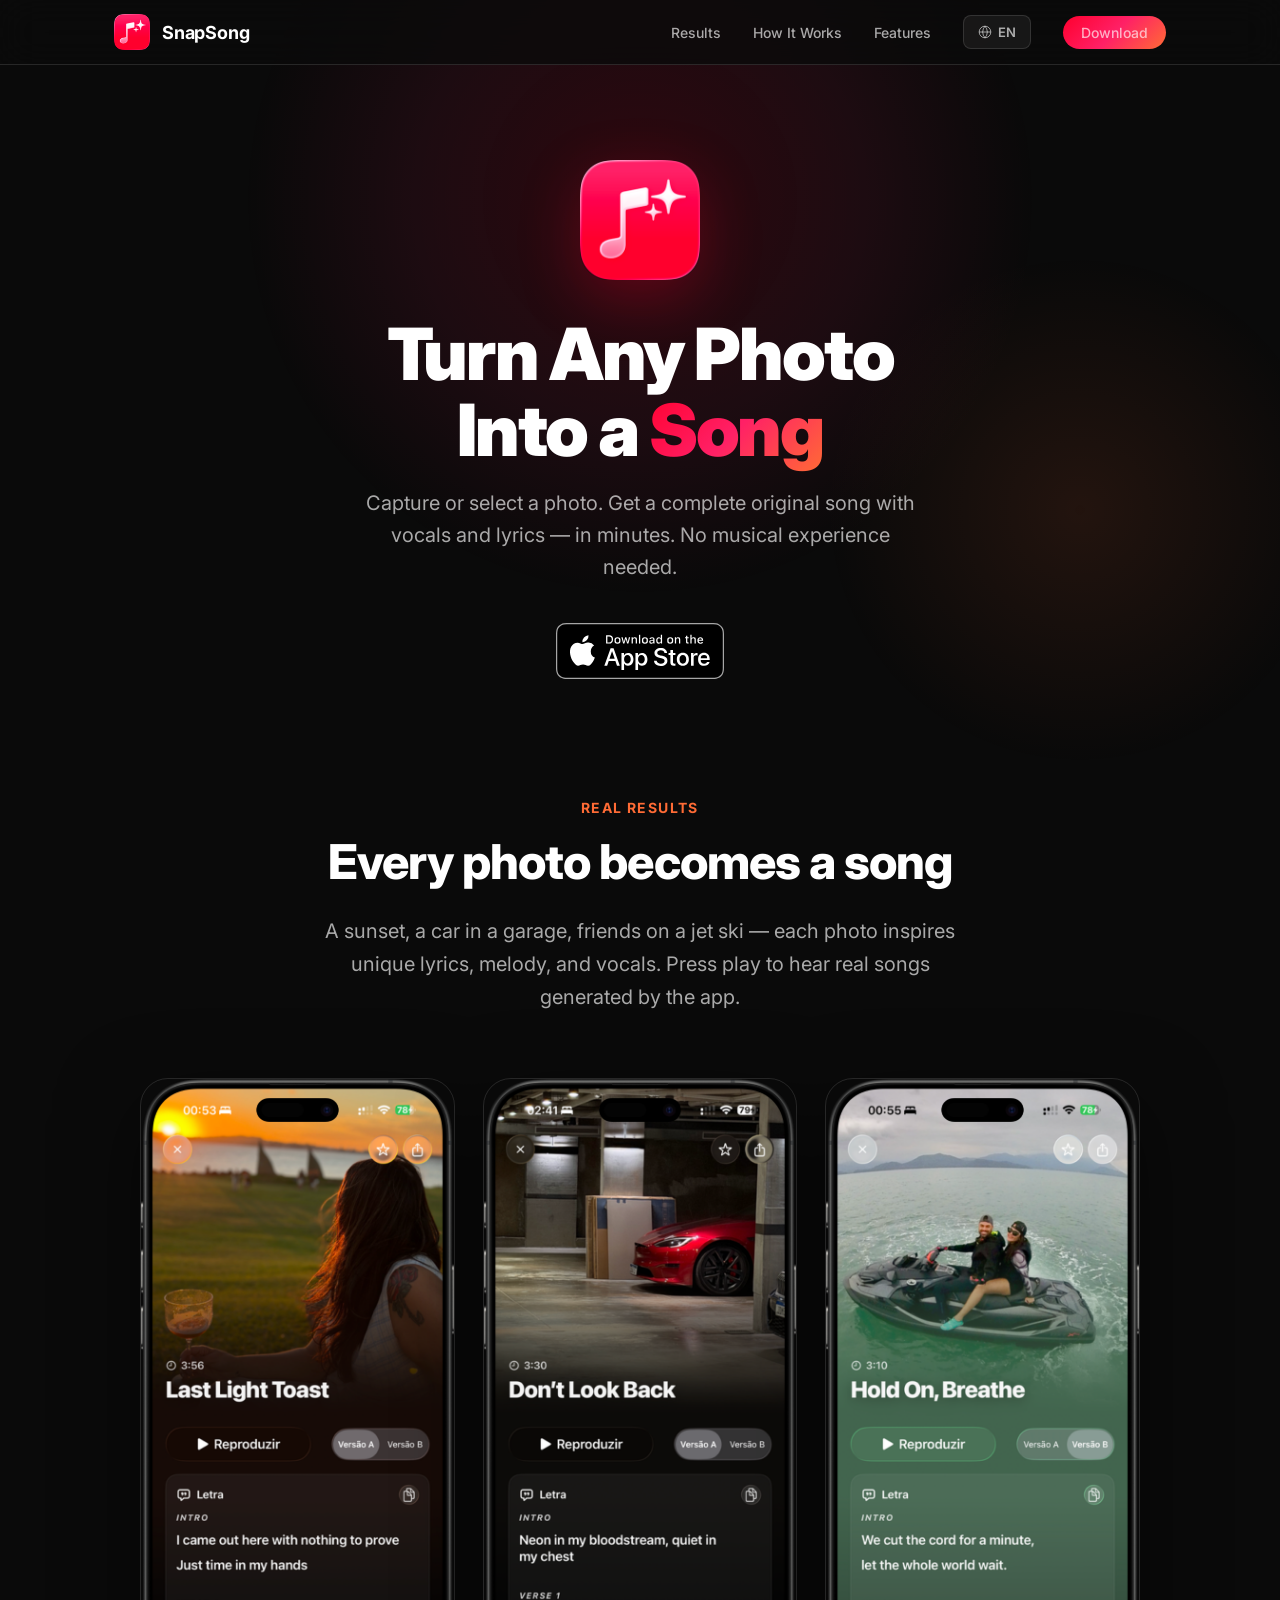
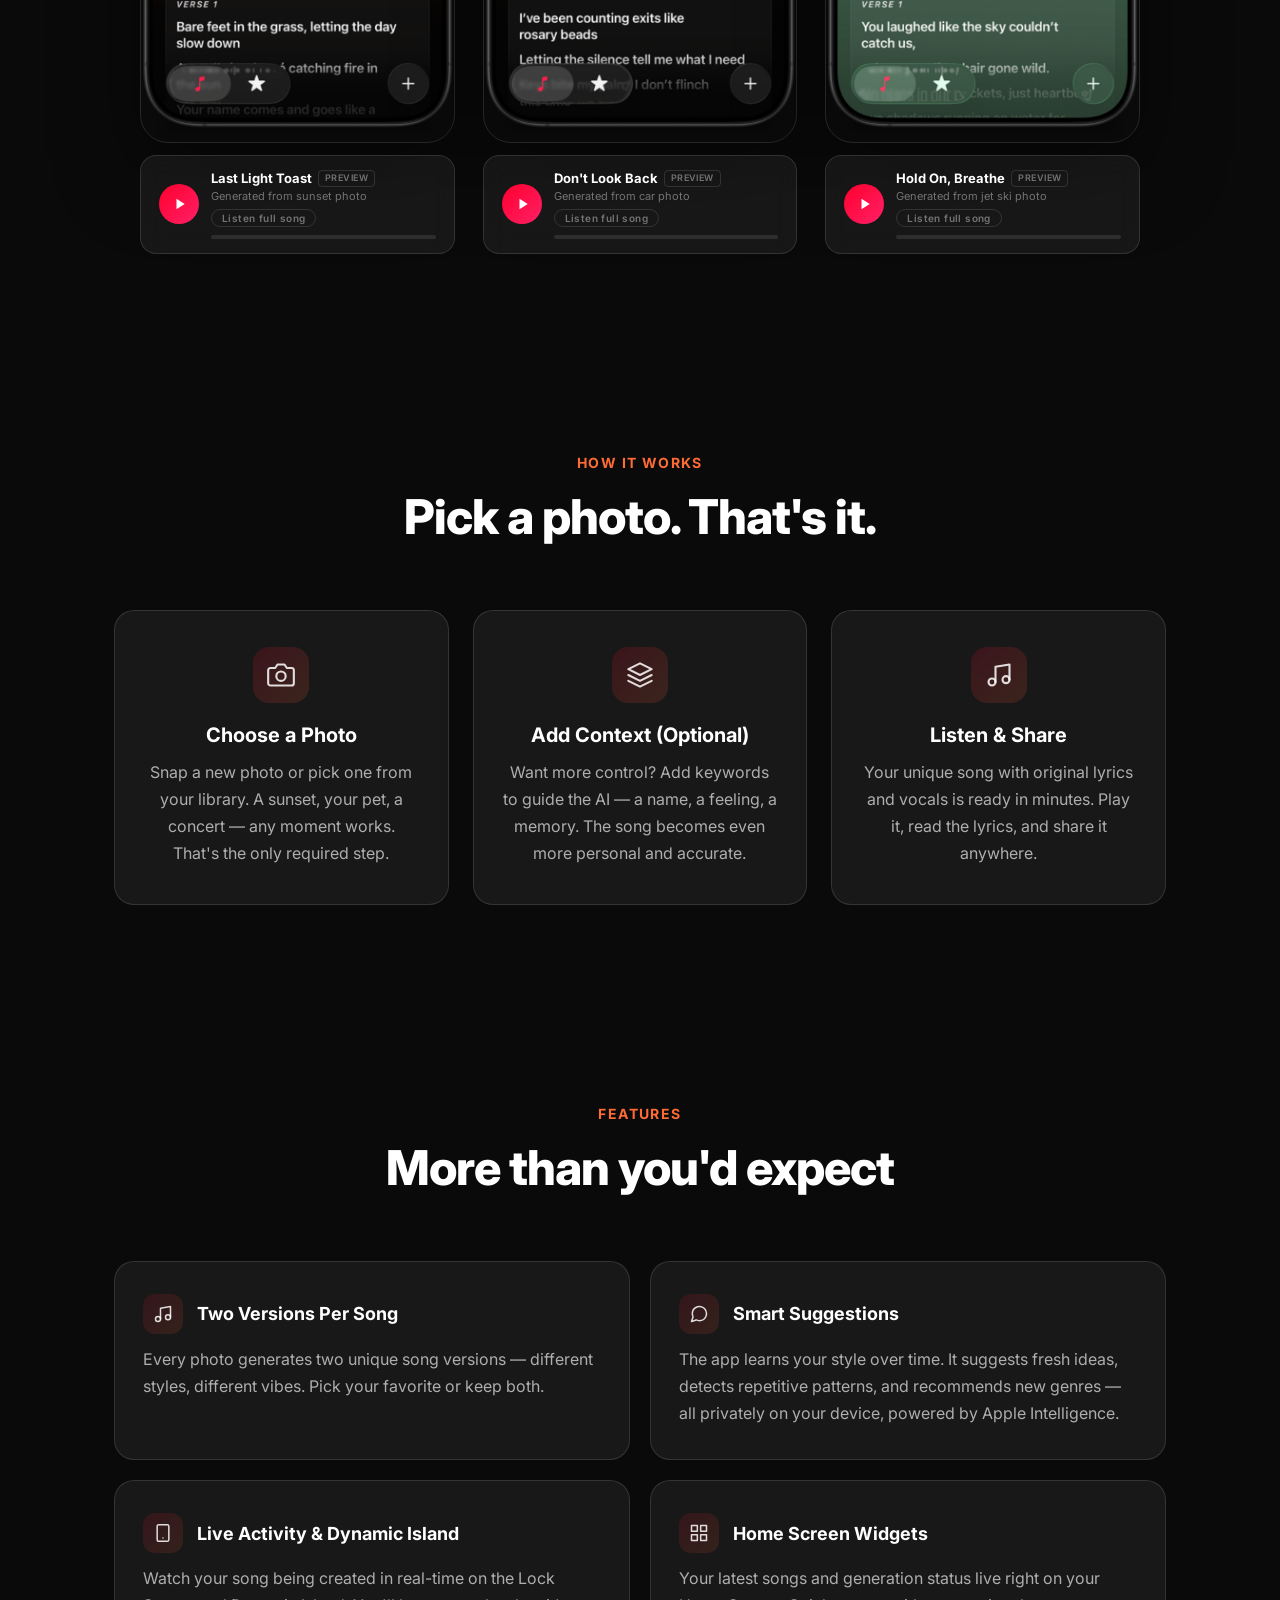
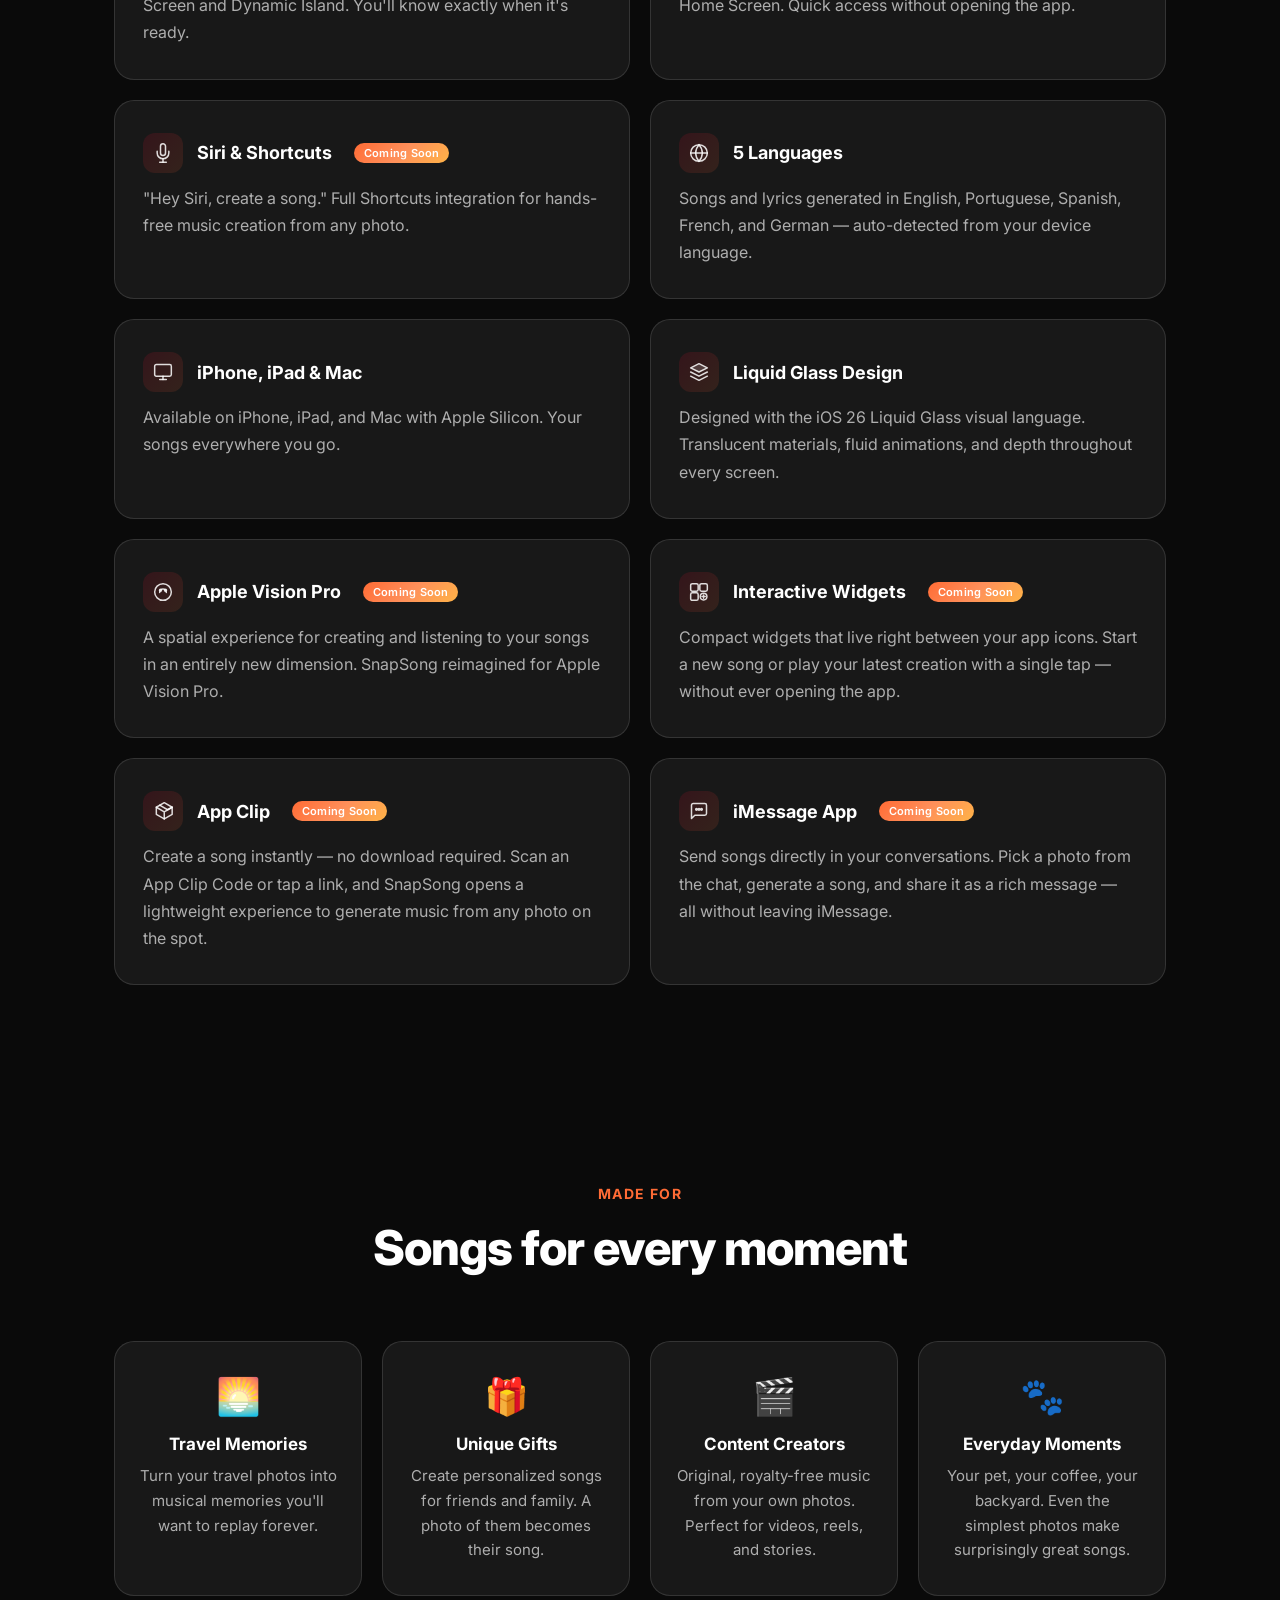
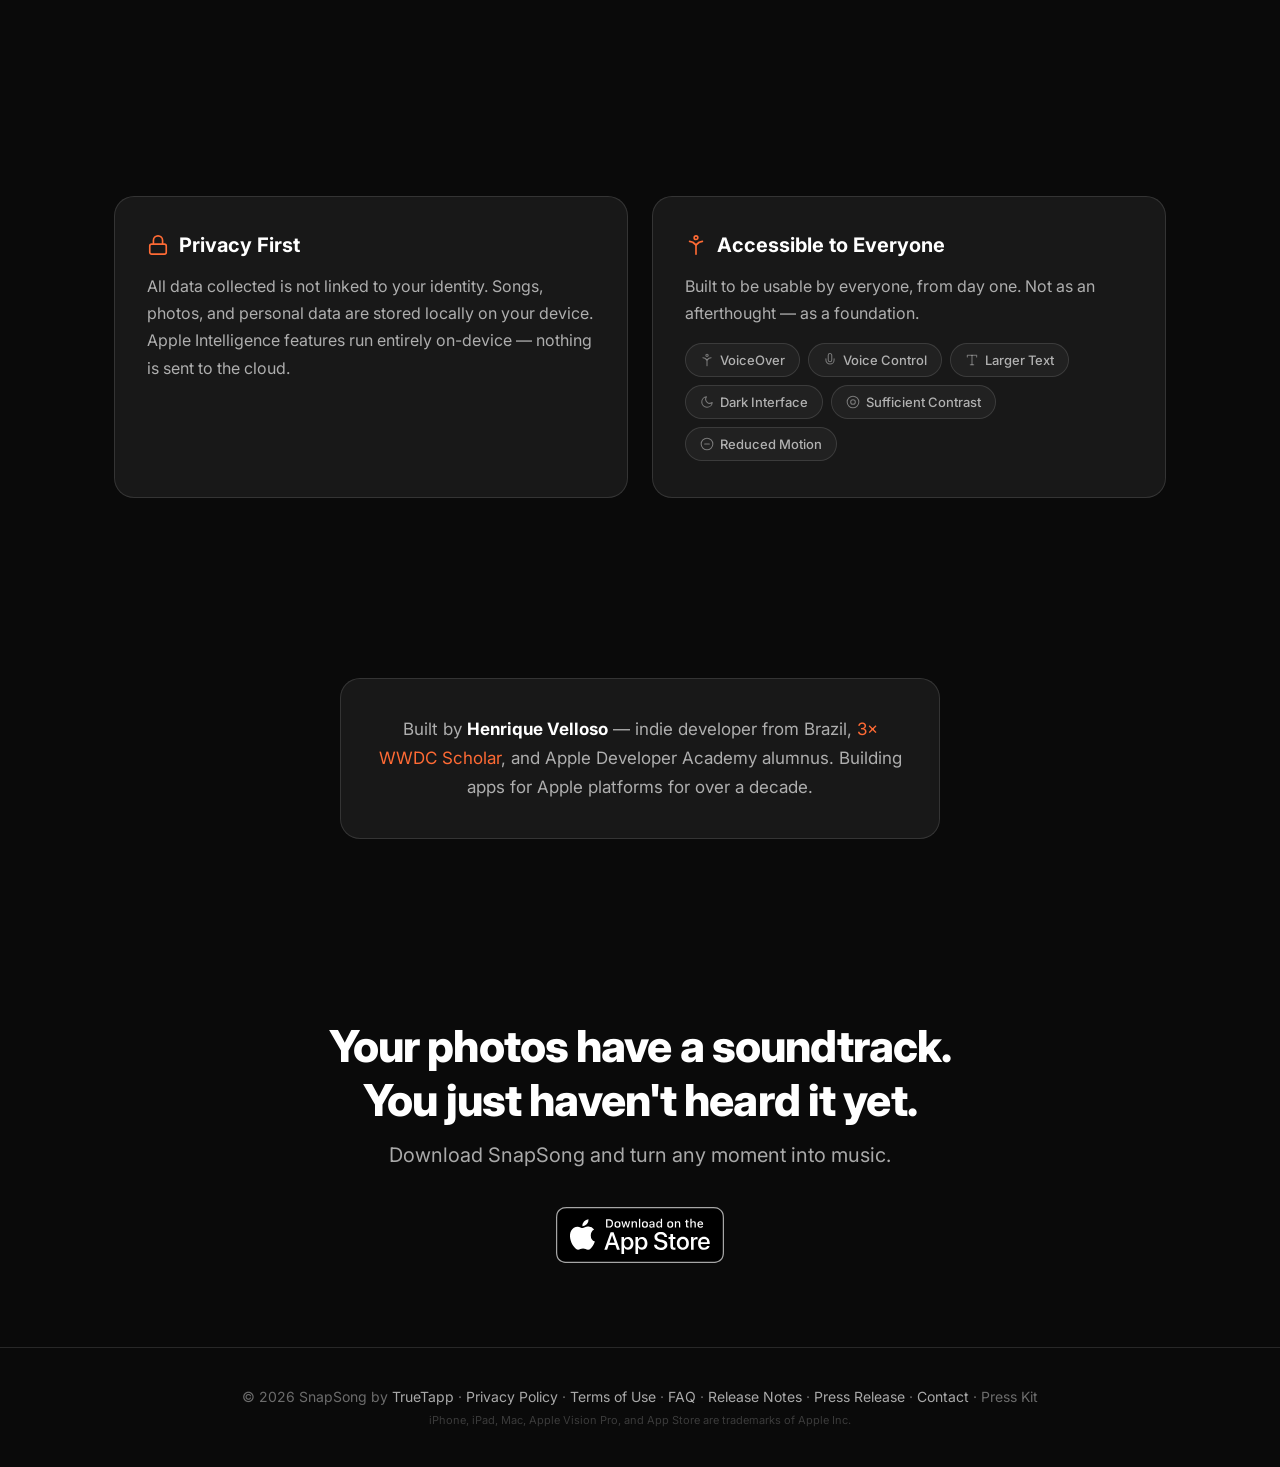
==== commit fd10d9ef: "update app screenshots to iPhone version Replaces web-based placeholders with actual iPhone app scre" ====
--- a/snapsong/index.html
+++ b/snapsong/index.html
@@ -57,7 +57,7 @@
         <div class="showcase-grid">
             <div class="showcase-item">
                 <div class="showcase-screenshot">
-                    <img src="presskit/assets/song_sunset_web.png" alt="Sunset photo generated 'Last Light Toast'">
+                    <img src="presskit/assets/song_sunset_iphone.png" alt="Sunset photo generated 'Last Light Toast'">
                 </div>
                 <div class="showcase-player">
                     <button class="play-btn" data-audio="presskit/assets/Last_Light_Toast_mini.mp3" data-full="presskit/assets/Last_Light_Toast_full.mp3" onclick="togglePlay(this)">
@@ -75,7 +75,7 @@
             </div>
             <div class="showcase-item">
                 <div class="showcase-screenshot">
-                    <img src="presskit/assets/song_car_web.png" alt="Car photo generated 'Don't Look Back'">
+                    <img src="presskit/assets/song_car_iphone.png" alt="Car photo generated 'Don't Look Back'">
                 </div>
                 <div class="showcase-player">
                     <button class="play-btn" data-audio="presskit/assets/Dont_Look_Back_mini.mp3" data-full="presskit/assets/Dont_Look_Back_full.mp3" onclick="togglePlay(this)">
@@ -93,7 +93,7 @@
             </div>
             <div class="showcase-item">
                 <div class="showcase-screenshot">
-                    <img src="presskit/assets/song_jetski_web.png" alt="Jet ski photo generated 'Hold On, Breathe'">
+                    <img src="presskit/assets/song_jetski_iphone.png" alt="Jet ski photo generated 'Hold On, Breathe'">
                 </div>
                 <div class="showcase-player">
                     <button class="play-btn" data-audio="presskit/assets/Hold_On_Breathe_mini.mp3" data-full="presskit/assets/Hold_On_Breathe_full.mp3" onclick="togglePlay(this)">
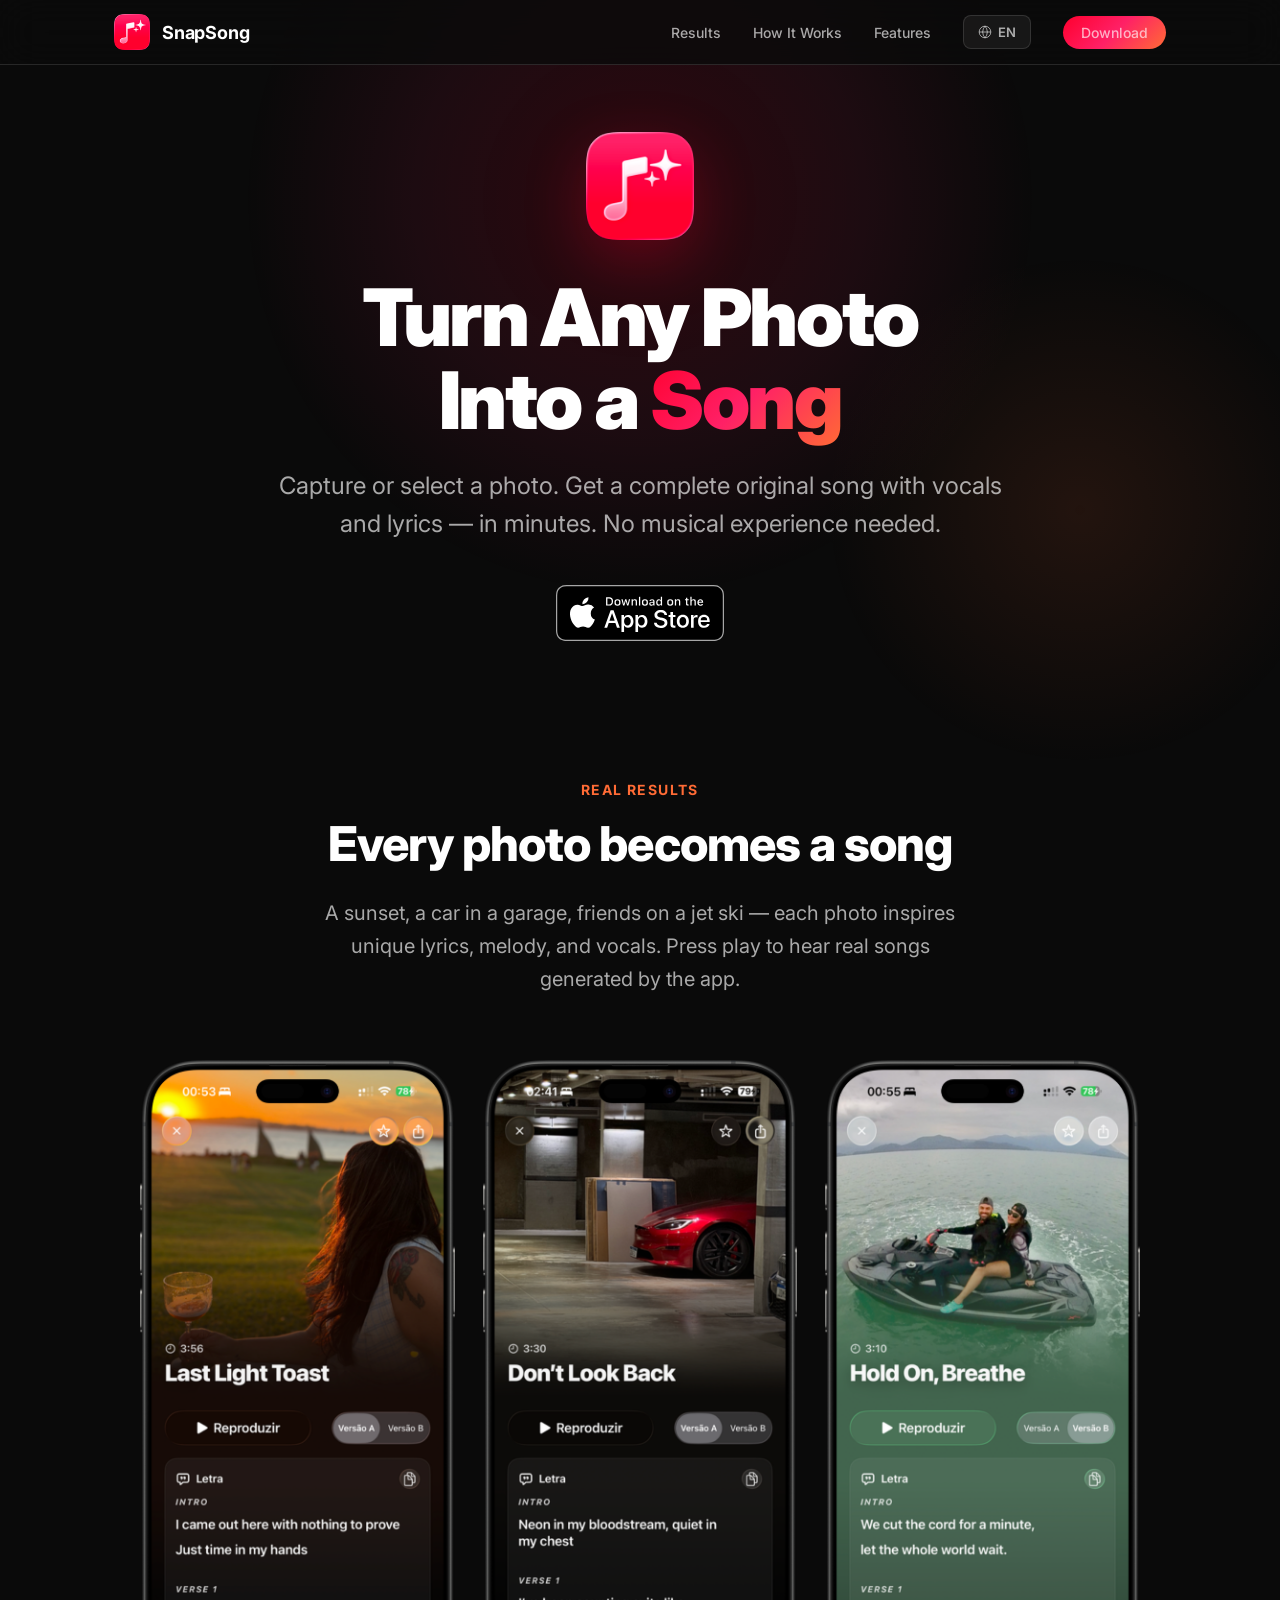
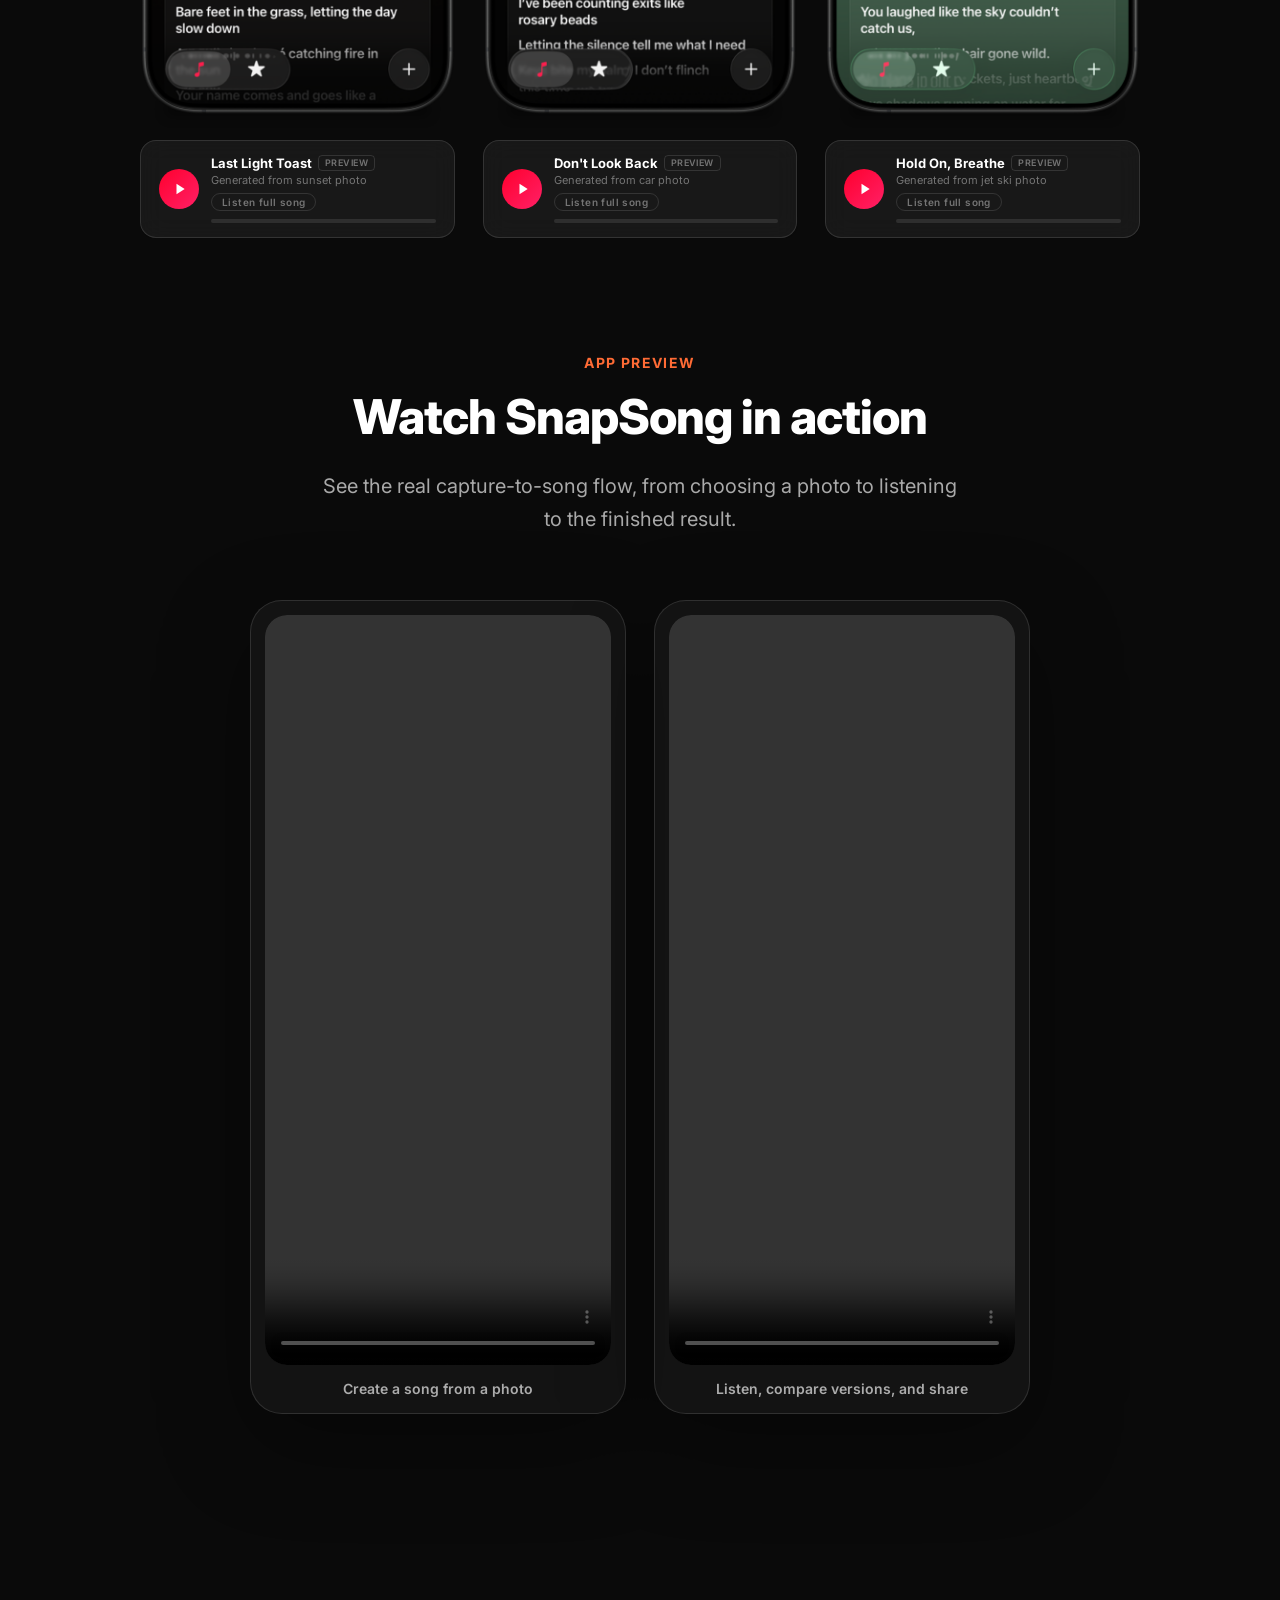
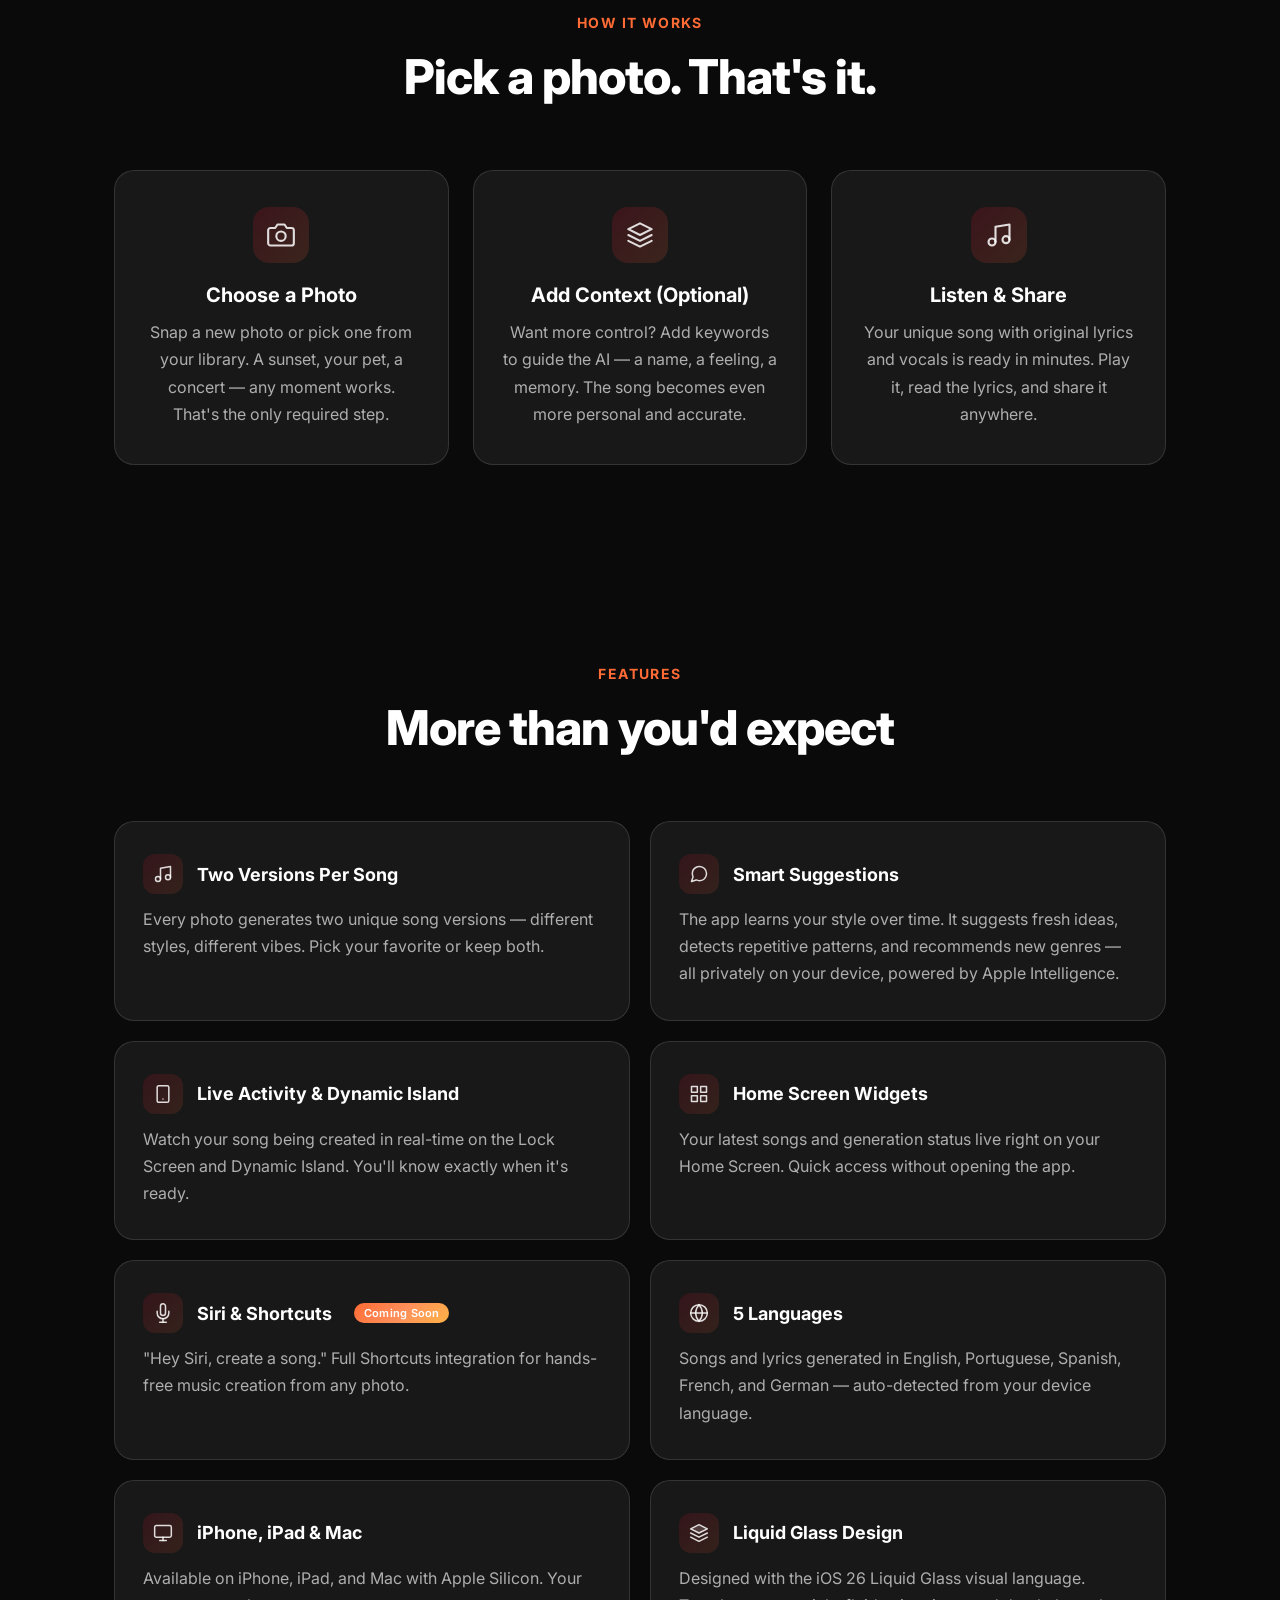
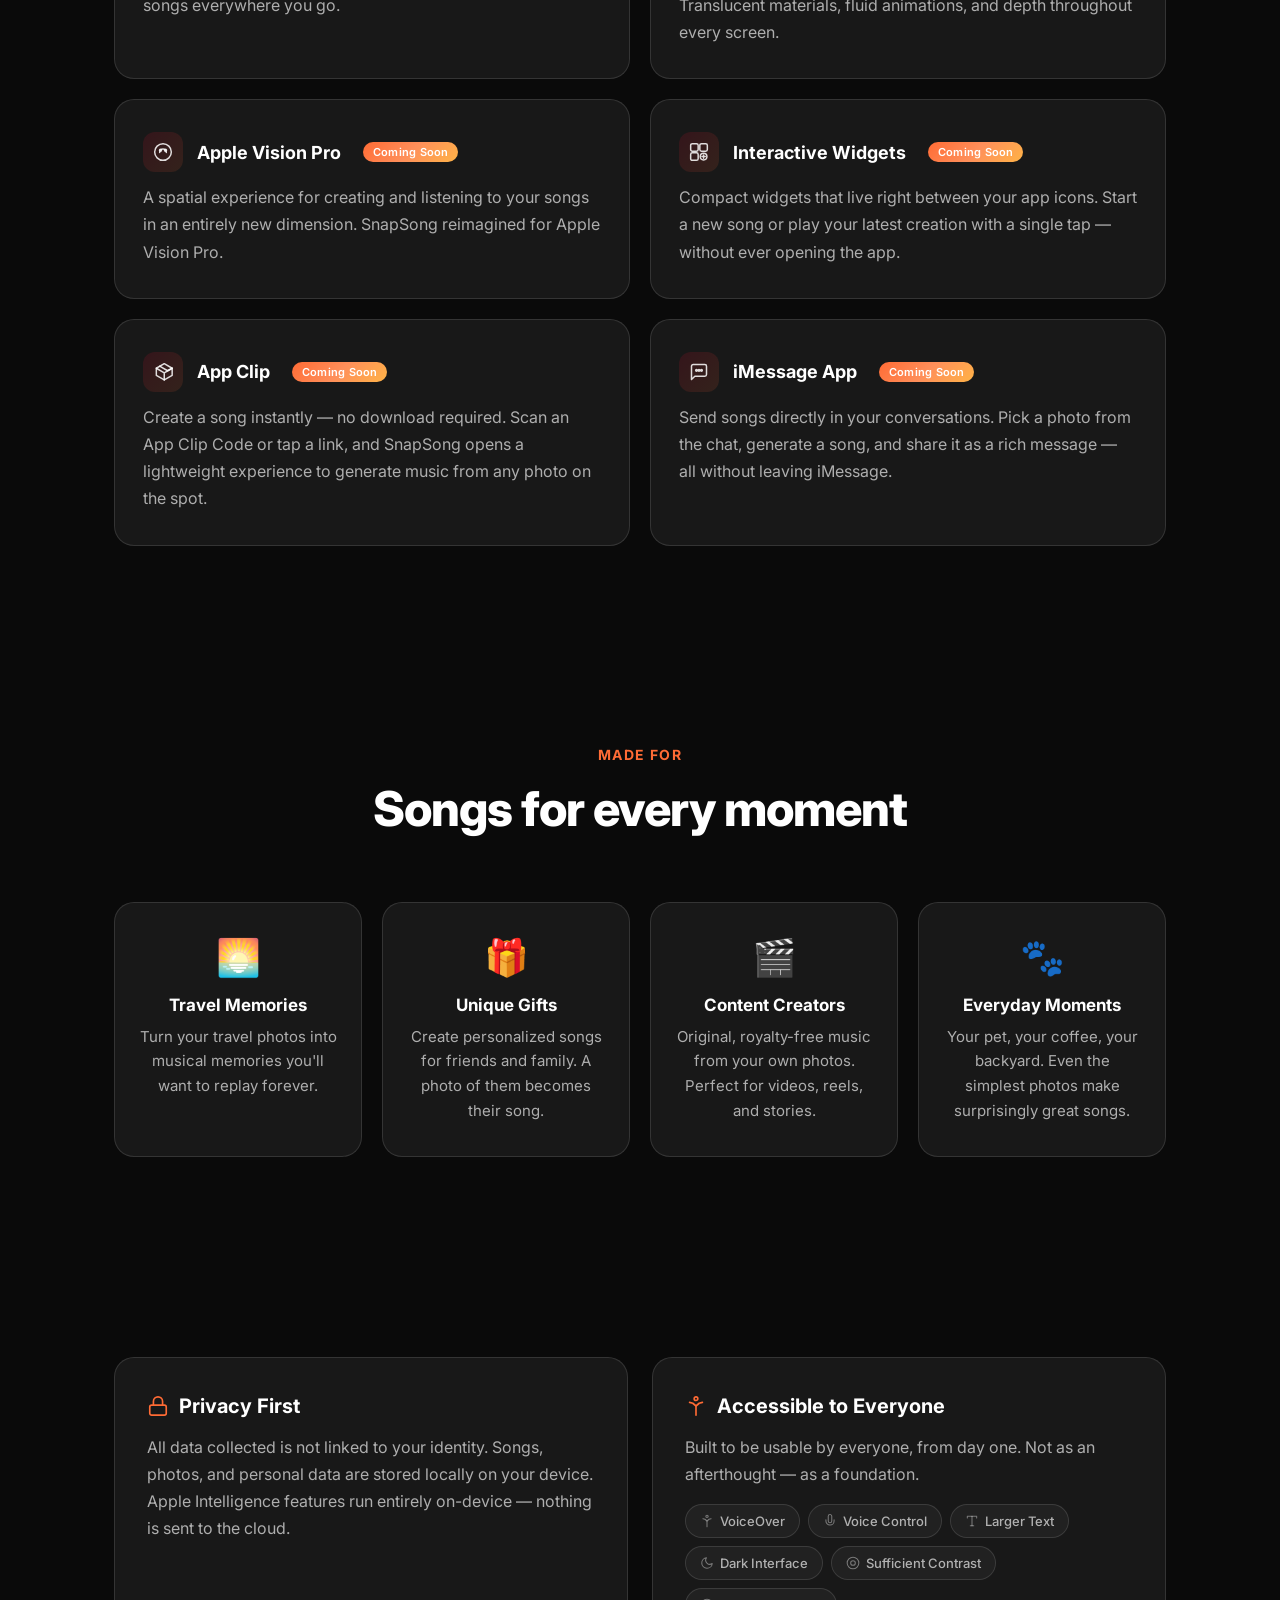
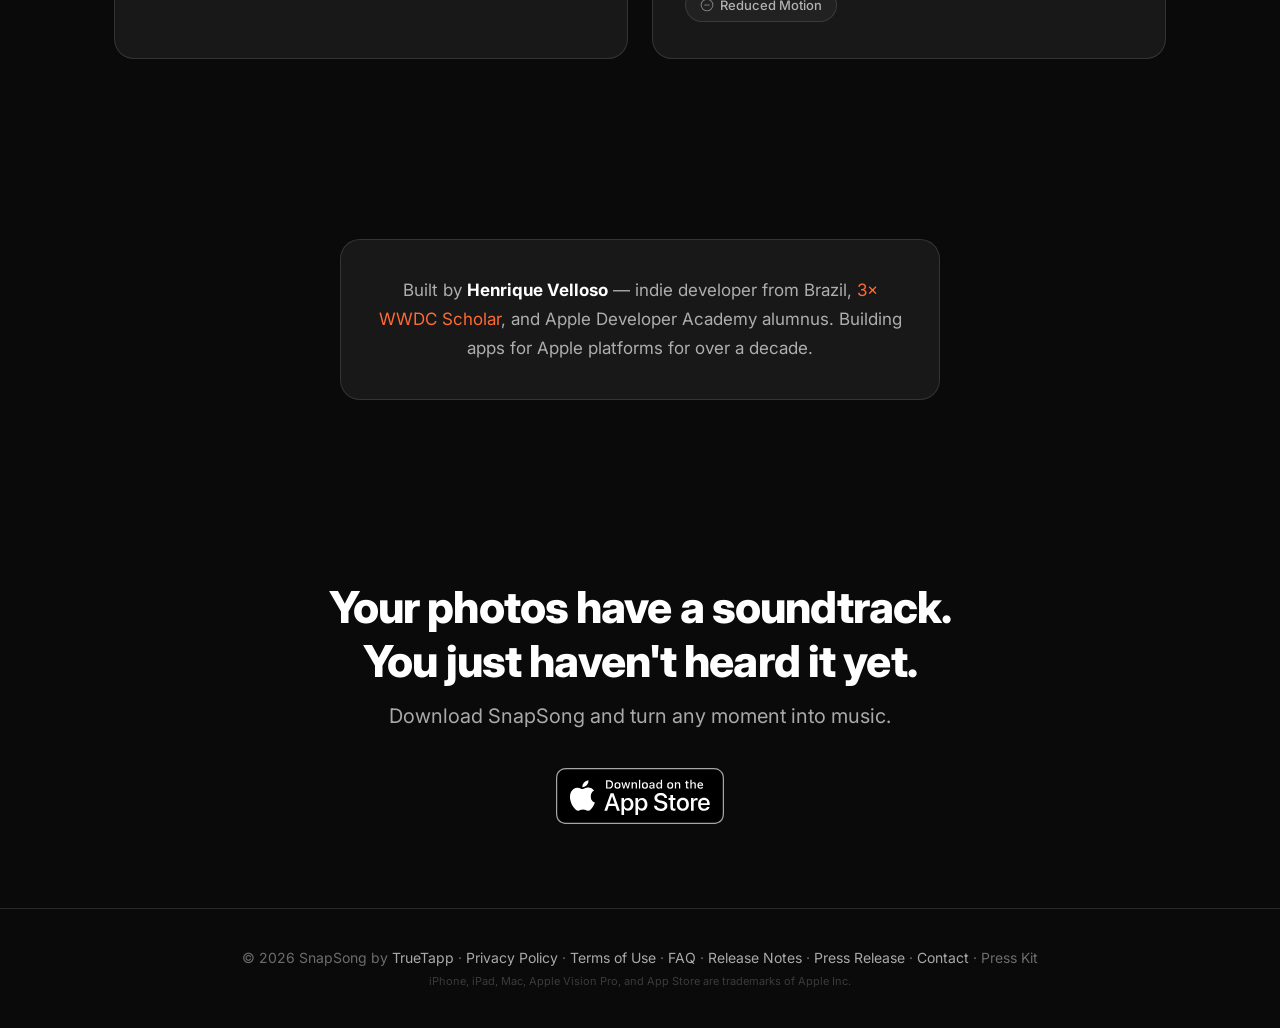
==== commit 67034309: "add app preview section and marketing assets Adds a new "App Preview" section featuring videos of th" ====
--- a/snapsong/index.html
+++ b/snapsong/index.html
@@ -37,13 +37,15 @@
 <!-- Hero -->
 <section class="hero">
     <div class="container">
-        <img src="assets/img/icon_256.png" alt="SnapSong" class="hero-icon">
-        <h1><span data-i18n="hero.title.line1">Turn Any Photo</span><br><span data-i18n="hero.title.line2">Into a</span> <span class="gradient-text" data-i18n="hero.title.highlight">Song</span></h1>
-        <p data-i18n="hero.subtitle">Capture or select a photo. Get a complete original song with vocals and lyrics — in minutes. No musical experience needed.</p>
-        <div class="hero-cta">
-            <a href="https://apps.apple.com/us/app/snapsong-ai-music-from-photo/id6758351507" target="_blank" class="appstore-badge-hero" aria-label="Download on the App Store">
-                <img src="assets/img/appstore-badge-en.svg" alt="Download on the App Store" data-i18n-badge="appstore" height="56">
-            </a>
+        <div class="hero-content">
+            <img src="assets/img/icon_256.png" alt="SnapSong" class="hero-icon">
+            <h1><span data-i18n="hero.title.line1">Turn Any Photo</span><br><span data-i18n="hero.title.line2">Into a</span> <span class="gradient-text" data-i18n="hero.title.highlight">Song</span></h1>
+            <p data-i18n="hero.subtitle">Capture or select a photo. Get a complete original song with vocals and lyrics — in minutes. No musical experience needed.</p>
+            <div class="hero-cta">
+                <a href="https://apps.apple.com/us/app/snapsong-ai-music-from-photo/id6758351507" target="_blank" class="appstore-badge-hero" aria-label="Download on the App Store">
+                    <img src="assets/img/appstore-badge-en.svg" alt="Download on the App Store" data-i18n-badge="appstore" height="56">
+                </a>
+            </div>
         </div>
     </div>
 </section>
@@ -109,6 +111,29 @@
                     </div>
                 </div>
             </div>
+        </div>
+    </div>
+</section>
+
+<!-- App Preview -->
+<section class="app-preview" id="app-preview">
+    <div class="container">
+        <p class="section-label" data-i18n="preview.label">App Preview</p>
+        <h2 class="section-title" data-i18n="preview.title">Watch SnapSong in action</h2>
+        <p class="section-subtitle" data-i18n="preview.subtitle">See the real capture-to-song flow, from choosing a photo to listening to the finished result.</p>
+        <div class="preview-video-grid">
+            <figure class="preview-video">
+                <video controls playsinline preload="metadata">
+                    <source src="presskit/assets/app_preview_1.mp4" type="video/mp4">
+                </video>
+                <figcaption data-i18n="preview.video1">Create a song from a photo</figcaption>
+            </figure>
+            <figure class="preview-video">
+                <video controls playsinline preload="metadata">
+                    <source src="presskit/assets/app_preview_2.mp4" type="video/mp4">
+                </video>
+                <figcaption data-i18n="preview.video2">Listen, compare versions, and share</figcaption>
+            </figure>
         </div>
     </div>
 </section>
--- a/snapsong/assets/css/snapsong.css
+++ b/snapsong/assets/css/snapsong.css
@@ -4,14 +4,18 @@
  */
 
 /* ── Hero ── */
-.hero { padding: 160px 0 80px; text-align: center; }
-.hero-icon { width: 120px; height: 120px; border-radius: 28px; box-shadow: 0 20px 60px rgba(255,0,46,0.25); margin-bottom: 32px; }
-.hero h1 { font-size: clamp(40px, 6vw, 72px); font-weight: 900; line-height: 1.05; letter-spacing: -0.03em; margin-bottom: 20px; }
+.hero { padding: 132px 0 100px; overflow: hidden; text-align: center; }
+.hero .container {
+    display: flex; align-items: center; justify-content: center;
+}
+.hero-content { max-width: 820px; text-align: center; }
+.hero-icon { width: 108px; height: 108px; border-radius: 26px; box-shadow: 0 20px 60px rgba(255,0,46,0.25); margin: 0 auto 32px; }
+.hero h1 { font-size: clamp(48px, 6.2vw, 88px); font-weight: 900; line-height: 1.05; letter-spacing: -0.03em; margin-bottom: 24px; }
 .hero h1 .gradient-text {
     background: linear-gradient(135deg, var(--primary-red), var(--primary-pink), var(--accent-orange));
     -webkit-background-clip: text; -webkit-text-fill-color: transparent; background-clip: text;
 }
-.hero p { font-size: clamp(17px, 2vw, 20px); color: var(--text-secondary); max-width: 560px; margin: 0 auto 40px; line-height: 1.6; }
+.hero p { font-size: clamp(18px, 2.2vw, 24px); color: var(--text-secondary); max-width: 760px; margin: 0 auto 42px; line-height: 1.6; }
 .hero-cta { display: flex; gap: 16px; justify-content: center; flex-wrap: wrap; }
 .btn-appstore {
     display: inline-flex; align-items: center; gap: 10px;
@@ -72,10 +76,6 @@
 }
 .showcase-item { display: flex; flex-direction: column; gap: 12px; transition: transform 0.4s cubic-bezier(0.2, 0, 0, 1); }
 .showcase-item:hover { transform: translateY(-8px); }
-.showcase-screenshot {
-    border-radius: 28px; overflow: hidden;
-    box-shadow: 0 25px 80px rgba(0,0,0,0.5); border: 1px solid var(--glass-stroke);
-}
 .showcase-screenshot img { width: 100%; display: block; }
 .showcase-player {
     display: flex; align-items: center; gap: 12px;
@@ -109,6 +109,26 @@
 .player-progress { width: 100%; height: 4px; border-radius: 2px; background: rgba(255,255,255,0.1); margin-top: 8px; overflow: hidden; cursor: pointer; }
 .player-progress-bar { height: 100%; width: 0%; border-radius: 2px; background: linear-gradient(90deg, var(--primary-red), var(--primary-pink)); transition: width 0.1s linear; }
 
+/* ── App Preview ── */
+.app-preview { padding: 16px 0 100px; scroll-margin-top: 96px; }
+.preview-video-grid {
+    display: grid; grid-template-columns: repeat(2, minmax(0, 1fr));
+    gap: 28px; max-width: 780px; margin: 0 auto;
+}
+.preview-video {
+    margin: 0; padding: 14px;
+    background: rgba(255,255,255,0.04); border: 1px solid var(--glass-stroke); border-radius: 32px;
+    box-shadow: 0 30px 90px rgba(0,0,0,0.35);
+}
+.preview-video video {
+    width: 100%; aspect-ratio: 443 / 960; display: block; object-fit: cover;
+    background: #000; border-radius: 22px;
+}
+.preview-video figcaption {
+    margin-top: 14px; color: var(--text-secondary); font-size: 14px; font-weight: 600;
+    line-height: 1.45; text-align: center;
+}
+
 /* ── Sections ── */
 .section-label { font-size: 14px; font-weight: 700; letter-spacing: 0.1em; text-transform: uppercase; color: var(--accent-orange); margin-bottom: 16px; text-align: center; }
 .section-title { font-size: clamp(32px, 4.5vw, 48px); font-weight: 800; text-align: center; margin-bottom: 64px; letter-spacing: -0.02em; }
@@ -572,6 +592,13 @@
 
 /* ── Responsive ── */
 @media (max-width: 768px) {
+    .hero { padding: 100px 0 56px; }
+    .hero-content { max-width: none; }
+    .hero-icon { width: 88px; height: 88px; border-radius: 22px; margin-bottom: 26px; }
+    .hero h1 { font-size: clamp(38px, 11vw, 58px); }
+    .hero p { margin: 0 auto 32px; }
+    .app-preview { padding: 12px 0 80px; }
+    .preview-video-grid { grid-template-columns: 1fr; max-width: 320px; gap: 24px; }
     .steps { grid-template-columns: 1fr; }
     .features-grid { grid-template-columns: 1fr; }
     .use-cases-grid { grid-template-columns: repeat(2, 1fr); }
